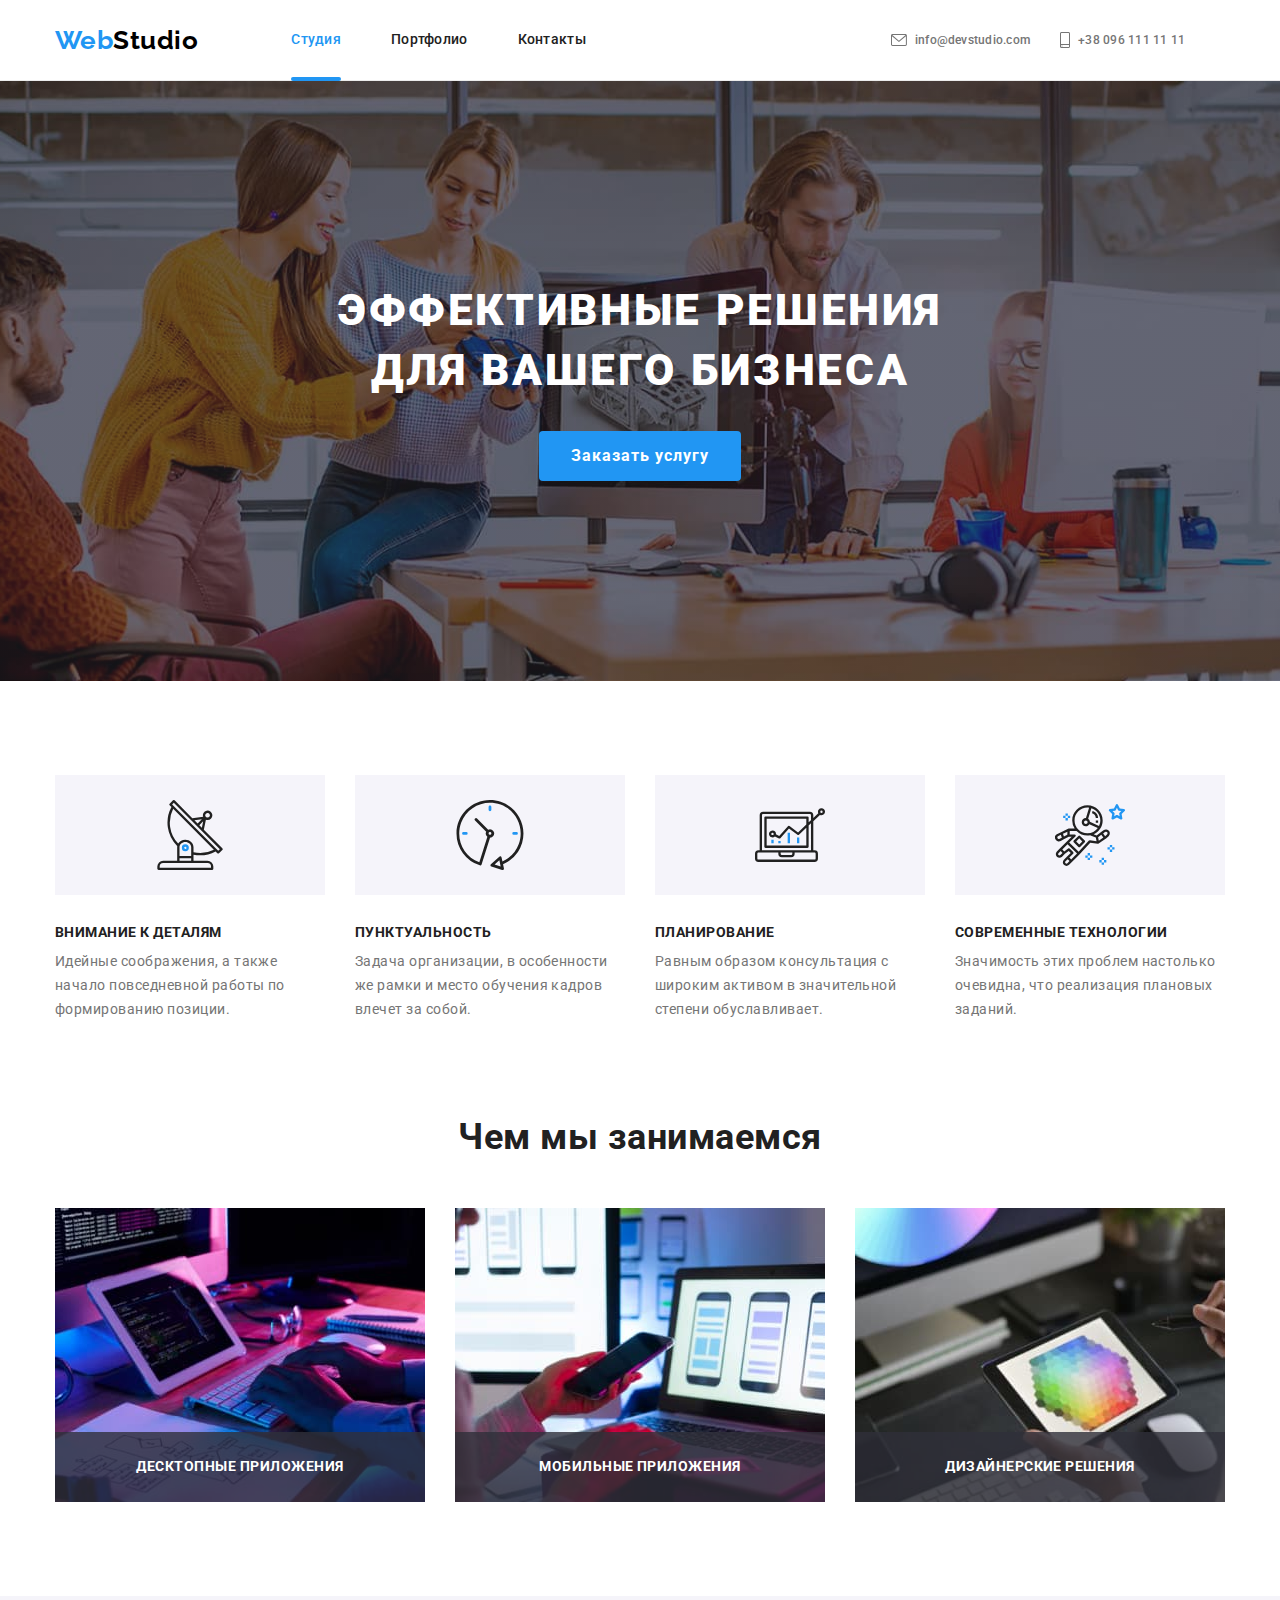
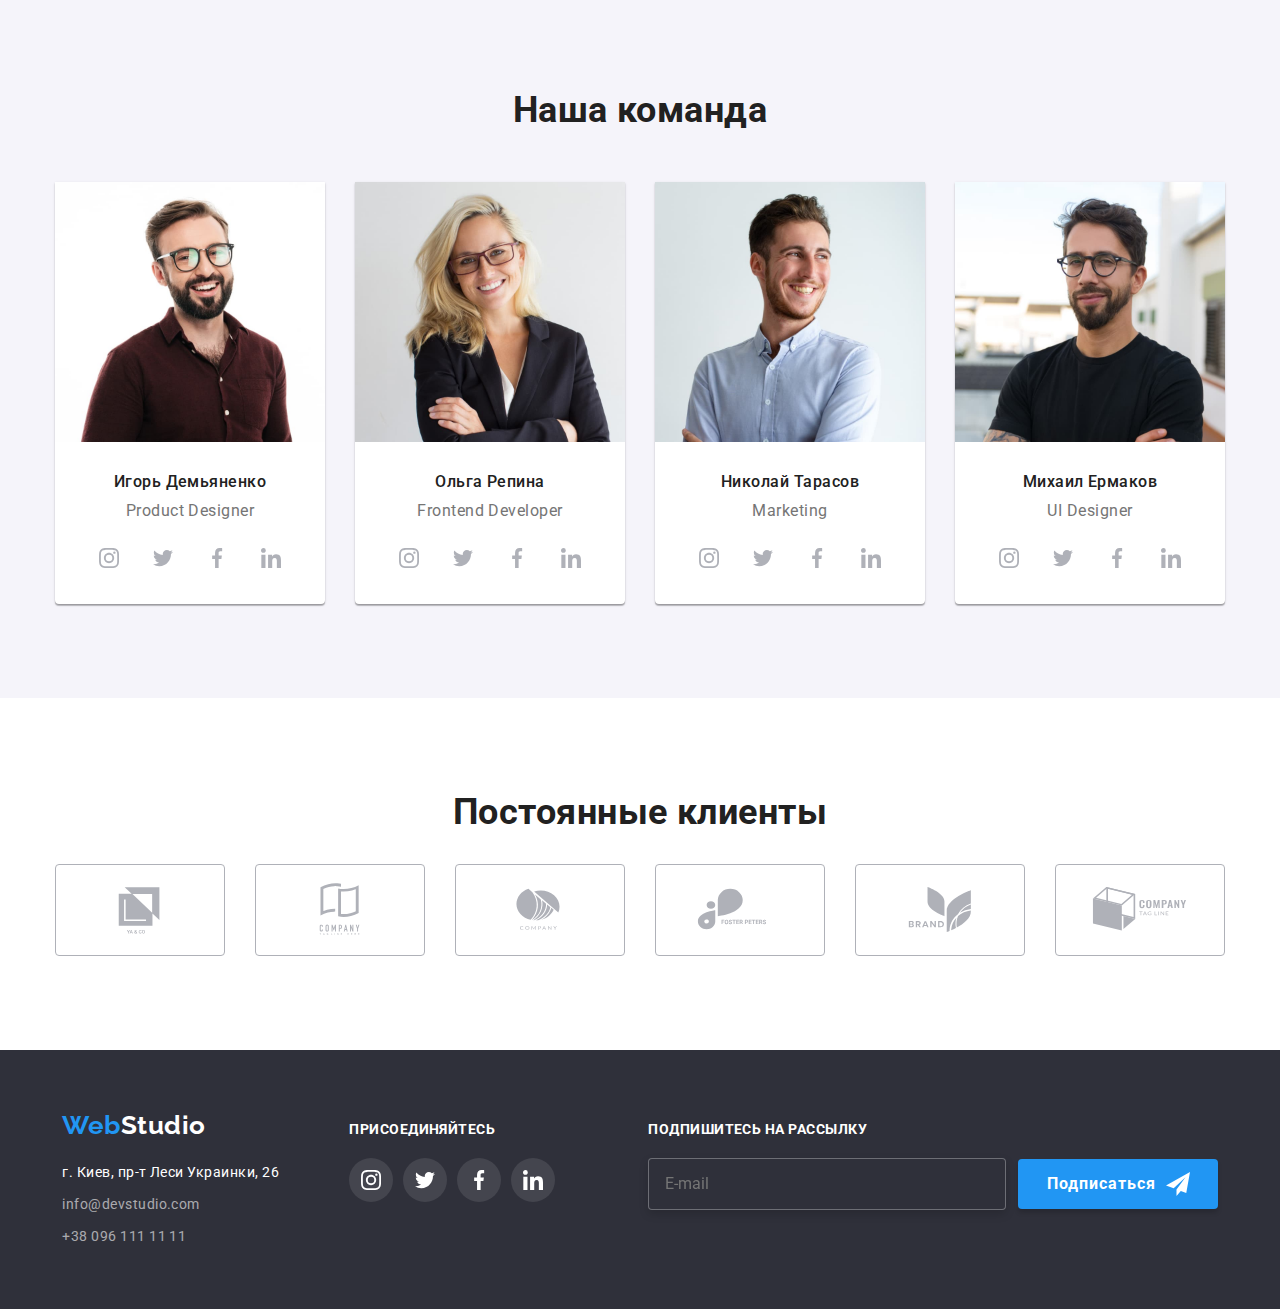
==== index.html @ b6faa910 "adaptic graphics test build" ====
<!DOCTYPE html>
<html lang="ru">
  <head>
    <meta charset="UTF-8" />
    <meta http-equiv="X-UA-Compatible" content="IE=edge" />
    <meta name="viewport" content="width=device-width, initial-scale=1.0" />
    <title>Студия</title>
    <link rel="preconnect" href="https://fonts.googleapis.com" />
    <link rel="preconnect" href="https://fonts.gstatic.com" crossorigin />
    <link
      href="https://fonts.googleapis.com/css2?family=Raleway:wght@700&family=Roboto:wght@400;500;700;900&display=swap"
      rel="stylesheet"
    />
    <link
      rel="stylesheet"
      href="https://cdnjs.cloudflare.com/ajax/libs/modern-normalize/1.1.0/modern-normalize.min.css"
    />
    <link rel="stylesheet" href="css/main.min.css" />
  </head>
  <body>
    <!--Header-->
    <header class="page-header">
      <div class="container page-header--display">
        <a href="./index.html" class="page-header__logo"
          ><span class="page-header__logo--secondary">Web</span>Studio</a
        >
        <button class="page-header__menu" type="button" data-menu-button>
          <svg width="40" height="40" aria-label="Меню">
            <use
              class="page-header__icon"
              href="./images/icons.svg#icon-menu"
            ></use>
            <use
              class="page-header__icon--close"
              href="./images/icons.svg#icon-close"
            ></use>
          </svg>
        </button>
        <div class="menu" data-menu>
          <!-- Header -  Navigation -->
          <nav class="navigation">
            <ul class="navigation__list">
              <li class="navigation__item navigation__item--current">
                <a class="navigation__link" href="./index.html">Студия</a>
              </li>
              <li class="navigation__item">
                <a class="navigation__link" href="./portfolio.html"
                  >Портфолио</a
                >
              </li>
              <li class="navigation__item">
                <a class="navigation__link" href="./">Контакты</a>
              </li>
            </ul>
          </nav>
          <!-- Header - Contacts -->
          <ul class="contacts">
            <li class="contacts__item">
              <a
                href="tel:380961111111"
                class="contacts__link conctacts__item--tel"
                ><svg class="contacts__icon" width="10" height="16">
                  <use href="./images/icons.svg#icon-smartphone"></use></svg
                >+38 096 111 11 11</a
              >
            </li>
            <li class="contacts__item">
              <a
                href="mailto:info@devstudio.com"
                class="contacts__link contacts__item--email"
                ><svg class="contacts__icon" width="16" height="12">
                  <use href="./images/icons.svg#icon-envelope-hover"></use></svg
                >info@devstudio.com</a
              >
            </li>
          </ul>
          <!-- Header - Social links -->
          <ul class="header-social">
            <li class="header-social__item">
              <a class="header-social__link" href="">Instagram</a>
            </li>
            <li class="header-social__item">
              <a class="header-social__link" href="">Twitter</a>
            </li>
            <li class="header-social__item">
              <a class="header-social__link" href="">Facebook</a>
            </li>
            <li class="header-social__item">
              <a class="header-social__link" href="">LinkedIn</a>
            </li>
          </ul>
        </div>
      </div>
    </header>
    <!-- Index - Main -->
    <main>
      <!--Index - Section 1 (Hero)-->
      <section class="hero">
        <div class="container hero--wrapper">
          <h1 class="hero__title">
            эффективные решения<br />
            для вашего бизнеса
          </h1>
          <button type="button" class="hero__btn" data-modal-open>
            Заказать услугу
          </button>
        </div>
      </section>
      <!--Index - Section 2 (Features)-->
      <section class="features">
        <div class="container">
          <h2 class="features__title">Особенности</h2>
          <ul class="features__list">
            <li class="features__item">
              <div class="features__icon--wrapper">
                <svg class="features__icon">
                  <use
                    href="./images/icons.svg#icon-antenna-1"
                    width="70"
                    height="70"
                  ></use>
                </svg>
              </div>
              <h3 class="features__subtitle">Внимание к деталям</h3>
              <p class="features__text">
                Идейные соображения, а также начало повседневной работы по
                формированию позиции.
              </p>
            </li>
            <li class="features__item">
              <div class="features__icon--wrapper">
                <svg class="features__icon">
                  <use
                    href="./images/icons.svg#icon-clock-1"
                    width="70"
                    height="70"
                  ></use>
                </svg>
              </div>
              <h3 class="features__subtitle">Пунктуальность</h3>
              <p class="features__text">
                Задача организации, в особенности же рамки и место обучения
                кадров влечет за собой.
              </p>
            </li>
            <li class="features__item">
              <div class="features__icon--wrapper">
                <svg class="features__icon">
                  <use
                    href="./images/icons.svg#icon-diagram-1"
                    width="70"
                    height="70"
                  ></use>
                </svg>
              </div>
              <h3 class="features__subtitle">Планирование</h3>
              <p class="features__text">
                Равным образом консультация с широким активом в значительной
                степени обуславливает.
              </p>
            </li>
            <li class="features__item">
              <div class="features__icon--wrapper">
                <svg class="features__icon">
                  <use
                    href="./images/icons.svg#icon-astronaut-1"
                    width="70"
                    height="70"
                  ></use>
                </svg>
              </div>
              <h3 class="features__subtitle">Современные технологии</h3>
              <p class="features__text">
                Значимость этих проблем настолько очевидна, что реализация
                плановых заданий.
              </p>
            </li>
          </ul>
        </div>
      </section>
      <!--Index - Section 3 (Our work)-->
      <section class="work">
        <div class="container">
          <h2 class="work__title">Чем мы занимаемся</h2>
          <ul class="work__list">
            <li class="work__item">
              <img
                class="work__img"
                srcset="./images/work-01.jpg 1x, ./images/work-01@2x.jpg 2x"
                src="./images/work-01.jpg"
                alt="Десктопные приложения"
              />
              <p class="work__text">Десктопные приложения</p>
            </li>
            <li class="work__item">
              <img
                class="work__img"
                srcset="./images/work-02.jpg 1x, ./images/work-02@2x.jpg 2x"
                src="./images/work-02.jpg"
                alt="Мобильные приложения"
              />
              <p class="work__text">Мобильные приложения</p>
            </li>
            <li class="work__item">
              <img
                class="work__img"
                srcset="./images/work-03.jpg 1x, ./images/work-03@2x.jpg 2x"
                src="./images/work-03.jpg"
                alt="Дизайнерские решения"
              />
              <p class="work__text">Дизайнерские решения</p>
            </li>
          </ul>
        </div>
      </section>
      <!--Index - Section 4 (Our team)-->
      <section class="team">
        <div class="container">
          <h2 class="team__title">Наша команда</h2>
          <ul class="team__list">
            <li class="team__item">
              <img
                class="team__img"
                src="./images/img(2).jpg"
                alt="Игорь Демьяненко"
              />
              <h3 class="team__subtitle">Игорь Демьяненко</h3>
              <p class="team__text">Product Designer</p>
              <!--Index - Section 4 (Our team) - Social-->
              <ul class="social">
                <li class="social__item">
                  <a href="https://bit.ly/3wQuslN">
                    <svg class="social__icon" width="44" height="44">
                      <use
                        href="./images/icons.svg#icon-instagram-2"
                        width="20"
                        height="20"
                      ></use></svg
                  ></a>
                </li>
                <li class="social__item">
                  <a href="https://bit.ly/3wQuslN">
                    <svg class="social__icon" width="44" height="44">
                      <use
                        href="./images/icons.svg#icon-twitter-1"
                        width="20"
                        height="20"
                      ></use></svg
                  ></a>
                </li>
                <li class="social__item">
                  <a href="https://bit.ly/3wQuslN">
                    <svg class="social__icon" width="44" height="44">
                      <use
                        href="./images/icons.svg#icon-facebook-1"
                        width="20"
                        height="20"
                      ></use></svg
                  ></a>
                </li>
                <li class="social__item">
                  <a href="https://bit.ly/3wQuslN">
                    <svg class="social__icon" width="44" height="44">
                      <use
                        href="./images/icons.svg#icon-linkedin-1"
                        width="20"
                        height="20"
                      ></use></svg
                  ></a>
                </li>
              </ul>
              <!--Index - Section 4 (Our team) - Social (End)-->
            </li>
            <li class="team__item">
              <img
                class="team__img"
                src="./images/img(3).jpg"
                alt="Ольга Репина"
              />
              <h3 class="team__subtitle">Ольга Репина</h3>
              <p class="team__text">Frontend Developer</p>
              <!--Index - Section 4 (Our team) - Social-->
              <ul class="social">
                <li class="social__item">
                  <a href="https://bit.ly/3wQuslN">
                    <svg class="social__icon" width="44" height="44">
                      <use
                        href="./images/icons.svg#icon-instagram-2"
                        width="20"
                        height="20"
                      ></use></svg
                  ></a>
                </li>
                <li class="social__item">
                  <a href="https://bit.ly/3wQuslN">
                    <svg class="social__icon" width="44" height="44">
                      <use
                        href="./images/icons.svg#icon-twitter-1"
                        width="20"
                        height="20"
                      ></use></svg
                  ></a>
                </li>
                <li class="social__item">
                  <a href="https://bit.ly/3wQuslN">
                    <svg class="social__icon" width="44" height="44">
                      <use
                        href="./images/icons.svg#icon-facebook-1"
                        width="20"
                        height="20"
                      ></use></svg
                  ></a>
                </li>
                <li class="social__item">
                  <a href="https://bit.ly/3wQuslN">
                    <svg class="social__icon" width="44" height="44">
                      <use
                        href="./images/icons.svg#icon-linkedin-1"
                        width="20"
                        height="20"
                      ></use></svg
                  ></a>
                </li>
              </ul>
              <!--Index - Section 4 (Our team) - Social (End)-->
            </li>
            <li class="team__item">
              <img
                class="team__img"
                src="./images/img(4).jpg"
                alt="Николай Тарасов"
              />
              <h3 class="team__subtitle">Николай Тарасов</h3>
              <p class="team__text">Marketing</p>
              <!--Index - Section 4 (Our team) - Social-->
              <ul class="social">
                <li class="social__item">
                  <a href="https://bit.ly/3wQuslN">
                    <svg class="social__icon" width="44" height="44">
                      <use
                        href="./images/icons.svg#icon-instagram-2"
                        width="20"
                        height="20"
                      ></use></svg
                  ></a>
                </li>
                <li class="social__item">
                  <a href="https://bit.ly/3wQuslN">
                    <svg class="social__icon" width="44" height="44">
                      <use
                        href="./images/icons.svg#icon-twitter-1"
                        width="20"
                        height="20"
                      ></use></svg
                  ></a>
                </li>
                <li class="social__item">
                  <a href="https://bit.ly/3wQuslN">
                    <svg class="social__icon" width="44" height="44">
                      <use
                        href="./images/icons.svg#icon-facebook-1"
                        width="20"
                        height="20"
                      ></use></svg
                  ></a>
                </li>
                <li class="social__item">
                  <a href="https://bit.ly/3wQuslN">
                    <svg class="social__icon" width="44" height="44">
                      <use
                        href="./images/icons.svg#icon-linkedin-1"
                        width="20"
                        height="20"
                      ></use></svg
                  ></a>
                </li>
              </ul>
              <!--Index - Section 4 (Our team) - Social (End)-->
            </li>
            <li class="team__item">
              <img
                class="team__img"
                src="./images/img(5).jpg"
                alt="Михаил Ермаков"
              />
              <h3 class="team__subtitle">Михаил Ермаков</h3>
              <p class="team__text">UI Designer</p>
              <!--Index - Section 4 (Our team) - Social-->
              <ul class="social">
                <li class="social__item">
                  <a href="https://bit.ly/3wQuslN">
                    <svg class="social__icon" width="44" height="44">
                      <use
                        href="./images/icons.svg#icon-instagram-2"
                        width="20"
                        height="20"
                      ></use></svg
                  ></a>
                </li>
                <li class="social__item">
                  <a href="https://bit.ly/3wQuslN">
                    <svg class="social__icon" width="44" height="44">
                      <use
                        href="./images/icons.svg#icon-twitter-1"
                        width="20"
                        height="20"
                      ></use></svg
                  ></a>
                </li>
                <li class="social__item">
                  <a href="https://bit.ly/3wQuslN">
                    <svg class="social__icon" width="44" height="44">
                      <use
                        href="./images/icons.svg#icon-facebook-1"
                        width="20"
                        height="20"
                      ></use></svg
                  ></a>
                </li>
                <li class="social__item">
                  <a href="https://bit.ly/3wQuslN">
                    <svg class="social__icon" width="44" height="44">
                      <use
                        href="./images/icons.svg#icon-linkedin-1"
                        width="20"
                        height="20"
                      ></use></svg
                  ></a>
                </li>
              </ul>
              <!--Index - Section 4 (Our team) - Social (End)-->
            </li>
          </ul>
        </div>
      </section>
      <!-- Index - Section 5 (Loyal Customers) -->
      <section class="customers">
        <div class="container">
          <h2 class="customers__title">Постоянные клиенты</h2>
          <ul class="customers__list">
            <li class="customers__item">
              <a href="https://bit.ly/3wQuslN">
                <svg class="customers__icon">
                  <use
                    href="./images/icons.svg#icon-logo"
                    width="106"
                    height="60"
                  ></use></svg
              ></a>
            </li>
            <li class="customers__item">
              <a href="https://bit.ly/3wQuslN">
                <svg class="customers__icon">
                  <use
                    href="./images/icons.svg#icon-logo-1"
                    width="106"
                    height="60"
                  ></use></svg
              ></a>
            </li>
            <li class="customers__item">
              <a href="https://bit.ly/3wQuslN">
                <svg class="customers__icon" width="170" height="92">
                  <use
                    href="./images/icons.svg#icon-logo-2"
                    width="106"
                    height="60"
                  ></use></svg
              ></a>
            </li>
            <li class="customers__item">
              <a href="https://bit.ly/3wQuslN">
                <svg class="customers__icon" width="170" height="92">
                  <use
                    href="./images/icons.svg#icon-logo-3"
                    width="106"
                    height="60"
                  ></use></svg
              ></a>
            </li>
            <li class="customers__item">
              <a href="https://bit.ly/3wQuslN">
                <svg class="customers__icon" width="170" height="92">
                  <use
                    href="./images/icons.svg#icon-logo-4"
                    width="106"
                    height="60"
                  ></use></svg
              ></a>
            </li>
            <li class="customers__item">
              <a href="https://bit.ly/3wQuslN">
                <svg class="customers__icon" width="170" height="92">
                  <use
                    href="./images/icons.svg#icon-logo-5"
                    width="106"
                    height="60"
                  ></use></svg
              ></a>
            </li>
          </ul>
        </div>
      </section>
    </main>
    <!--Footer-->
    <footer class="page-footer">
      <div class="container container--tablet">
        <section class="page-footer--display">
          <a href="./index.html" class="page-footer__logo"
            ><span class="page-footer__logo--secondary">Web</span>Studio</a
          >
          <!-- Footer - Address -->
          <address class="address">
            <p class="address__text">г. Киев, пр-т Леси Украинки, 26</p>
            <ul class="address__list">
              <li class="address__item">
                <a href="mailto:info@devstudio.com" class="address__link"
                  >info@devstudio.com</a
                >
              </li>
              <li class="address__item">
                <a href="tel:380961111111" class="address__link"
                  >+38 096 111 11 11</a
                >
              </li>
            </ul>
          </address>
        </section>
        <!-- Footer - Join -->
        <section class="join">
          <h3 class="join__title">Присоединяйтесь</h3>
          <ul class="join__list">
            <li class="join__item">
              <a href="https://www.youtube.com/watch?v=dQw4w9WgXcQ">
                <svg class="join__icon" width="44" height="44">
                  <use
                    href="./images/icons.svg#icon-instagram-2"
                    width="20"
                    height="20"
                  ></use></svg
              ></a>
            </li>
            <li class="join__item">
              <a href="https://www.youtube.com/watch?v=dQw4w9WgXcQ">
                <svg class="join__icon" width="44" height="44">
                  <use
                    href="./images/icons.svg#icon-twitter-1"
                    width="20"
                    height="20"
                  ></use></svg
              ></a>
            </li>
            <li class="join__item">
              <a href="https://www.youtube.com/watch?v=dQw4w9WgXcQ">
                <svg class="join__icon" width="44" height="44">
                  <use
                    href="./images/icons.svg#icon-facebook-1"
                    width="20"
                    height="20"
                  ></use></svg
              ></a>
            </li>
            <li class="join__item">
              <a href="https://www.youtube.com/watch?v=dQw4w9WgXcQ">
                <svg class="join__icon" width="44" height="44">
                  <use
                    href="./images/icons.svg#icon-linkedin-1"
                    width="20"
                    height="20"
                  ></use></svg
              ></a>
            </li>
          </ul>
        </section>
        <!-- Footer - Subscription -->
        <section class="subscription">
          <form class="subscription__form">
            <label class="subscription__title">Подпишитесь на рассылку</label>
            <div class="subscription__wrapper">
              <input
                class="subscription__input"
                type="email"
                name="email"
                id="email"
                placeholder="E-mail"
              />
              <button class="subscription__btn" type="submit">
                Подписаться<svg
                  class="subscription__icon"
                  width="24"
                  height="24"
                >
                  <use href="./images/icons.svg#icon-send"></use>
                </svg>
              </button>
            </div>
          </form>
        </section>
      </div>
    </footer>
    <!-- Modal -->
    <div class="backdrop is-hidden" data-modal>
      <div class="modal">
        <button class="modal__btn" data-modal-close>
          <svg class="modal__icon" width="18" height="18">
            <use href="./images/icons.svg#icon-close-black"></use>
          </svg>
        </button>
        <h2 class="modal__title">Оставьте свои данные, мы вам перезвоним</h2>
        <form>
          <fieldset class="fieldset">
            <div class="fieldset__wrapper">
              <input
                class="fieldset__input"
                type="text"
                name="form-name"
                id="form-name"
              />
              <svg class="fieldset__icon" width="18" height="18">
                <use href="./images/icons.svg#icon-person-black"></use>
              </svg>
              <label class="fieldset__label" for="form-name">Имя</label>
            </div>

            <div class="fieldset__wrapper">
              <input
                class="fieldset__input"
                type="tel"
                name="form-tel"
                id="form-tel"
              />
              <svg class="fieldset__icon" width="18" height="18">
                <use href="./images/icons.svg#icon-phone-black"></use>
              </svg>
              <label class="fieldset__label" for="form-tel">Телефон</label>
            </div>

            <div class="fieldset__wrapper">
              <input
                class="fieldset__input"
                type="email"
                name="form-email"
                id="form-email"
              />
              <svg class="fieldset__icon" width="18" height="18">
                <use href="./images/icons.svg#icon-email-black"></use>
              </svg>
              <label class="fieldset__label" for="form-email">Почта</label>
            </div>

            <div class="fieldset__wrapper">
              <textarea
                class="fieldset__comment"
                name="form-comment"
                id="form-comment"
                rows="7"
                placeholder="Введите текст"
              ></textarea>
              <label class="fieldset__label" for="form-comment"
                >Комментарий</label
              >
            </div>
            <!-- Checkbox -->
            <div class="checkbox">
              <input
                class="checkbox__input"
                type="checkbox"
                name="form-checkbox"
                id="form-checkbox"
              />
              <label class="checkbox__label" for="form-checkbox">
                <svg class="checkbox__icon" width="16" height="15">
                  <use href="./images/icons.svg#icon-check"></use>
                </svg>
                <p>
                  Соглашаюсь с рассылкой и принимаю
                  <a class="checkbox__terms" href="">Условия договора</a>
                </p></label
              >
            </div>
            <button class="fieldset__send" type="submit">Отправить</button>
          </fieldset>
        </form>
      </div>
    </div>
    <script src="./js/modal.js"></script>
    <script src="./js/menu.js"></script>
  </body>
</html>
---- css/main.min.css ----
body{font-family:"Roboto",sans-serif;color:#212121;background-color:#fff;letter-spacing:0.03em}body.modal-open,body.menu-open{overflow:hidden}h1{margin:0;padding:0}h2{margin:0;padding:0}h3{margin:0;padding:0}p{margin:0;padding:0}ul{margin:0;padding:0}button{cursor:pointer}.container{margin-left:auto;margin-right:auto;padding-left:15px;padding-right:15px}@media screen and (min-width: 480px){.container{width:480px}}@media screen and (min-width: 768px){.container{width:768px}}@media screen and (min-width: 1200px){.container{width:1200px}}.page-header{position:relative;border-bottom:1px solid #ececec;padding:10px 0px}.page-header--display{display:flex;align-items:center}@media screen and (min-width: 768px){.page-header{padding:0}}.page-header__logo{color:#000;text-decoration:none;font-family:"Raleway",sans-serif;font-weight:700;font-size:24px;line-height:1.17}.page-header__logo--secondary{color:#2196f3}@media screen and (min-width: 1200px){.page-header__logo{font-size:26px;line-height:1.19}}.page-header__menu{background-color:transparent;border:none;padding:0;margin-left:auto;z-index:1000}.page-header__menu.is-open .page-header__icon--close{display:block}.page-header__menu.is-open .page-header__icon{display:none}@media screen and (min-width: 768px){.page-header__menu{display:none}}.page-header__menu.is-open{display:block}.page-header__menu.is-open+.menu{display:block;position:absolute;top:0%;left:0;width:100%;height:100vh}@media screen and (max-height: 750px){.page-header__menu.is-open+.menu{display:flex;flex-direction:column;justify-content:space-around}}.page-header__icon--close{display:none}.menu{z-index:999;padding:48px 40px;background-color:#fff;overflow-y:scroll}@media screen and (max-width: 767px){.menu{display:none}}@media screen and (min-width: 768px){.menu{display:flex;margin-left:88px;padding:0;overflow-y:visible}}@media screen and (min-width: 1200px){.menu{margin-left:93px}}@media screen and (min-width: 768px){.navigation{margin-right:84px;display:flex;justify-content:center;align-items:center}}@media screen and (min-width: 1200px){.navigation{margin-right:305px}}.navigation__list{font-weight:500;font-size:40px;line-height:1.175;letter-spacing:0.02em;list-style:none}@media screen and (min-width: 768px){.navigation__list{display:flex}}.navigation__item{position:relative}.navigation__item:not(:last-child){margin-bottom:30px}@media screen and (min-width: 768px){.navigation__item:not(:last-child){margin-right:50px;margin-bottom:0px}.navigation__item--current{color:#2196f3}.navigation__item--current::after{content:'';display:inline-block;background:#2196f3;border-radius:2px;position:absolute;left:0;height:4px;width:100%;bottom:-1px}}.navigation__link{color:inherit;text-decoration:none;display:block;transition-property:color;transition-duration:250ms;transition-timing-function:cubic-bezier(0.4, 0, 0.2, 1)}.navigation__link:hover,.navigation__link:focus{color:#2196f3}@media screen and (min-width: 768px){.navigation__link{font-weight:500;font-size:14px;line-height:1.14;letter-spacing:0.02em;padding:32px 0}}.contacts{font-weight:500;font-size:14px;line-height:1.14;letter-spacing:0.02em;list-style:none;margin-top:302px}@media screen and (max-height: 750px), (min-width: 768px){.contacts{margin-top:0px}}@media screen and (min-width: 768px){.contacts{display:flex;flex-direction:column-reverse;justify-content:center}}@media screen and (min-width: 1200px){.contacts{display:flex;flex-direction:row-reverse;justify-content:center;align-items:center}}.contacts__item:first-child{margin-bottom:30px}@media screen and (min-width: 768px){.contacts__item:first-child{margin-bottom:0px;margin-top:10px}}@media screen and (min-width: 1200px){.contacts__item:first-child{margin-top:0px;margin-left:30px}}.contacts__link{text-decoration:none;transition-property:color;transition-duration:250ms;transition-timing-function:cubic-bezier(0.4, 0, 0.2, 1)}.contacts__link.conctacts__item--tel{font-weight:500;font-size:34px;line-height:1.176;letter-spacing:0.02em;color:#2196f3}.contacts__link.contacts__item--email{font-weight:500;font-size:24px;line-height:1.166;letter-spacing:0.02em;color:#757575}@media screen and (min-width: 768px){.contacts__link.conctacts__item--tel,.contacts__link.contacts__item--email{font-weight:500;font-size:12px;line-height:1.17;letter-spacing:0.02em;color:#757575}.contacts__link.conctacts__item--tel:hover,.contacts__link.contacts__item--email:hover,.contacts__link.conctacts__item--tel:focus,.contacts__link.contacts__item--email:focus{color:#2196f3}}@media screen and (min-width: 1200px){.contacts__link{display:flex;align-items:center}}.contacts__icon{margin-right:8px;fill:currentColor}@media screen and (max-width: 767px){.contacts__icon{display:none}}.header-social{margin-top:64px;list-style:none;display:flex;flex-wrap:wrap}@media screen and (min-width: 768px){.header-social{display:none}}@media screen and (max-height: 750px){.header-social{margin-top:0px}}.header-social__item{padding-right:10px}.header-social__item:not(:first-child){padding-left:10px}.header-social__item:not(:last-child){border-right:1px solid rgba(33,33,33,0.2)}.header-social__link{font-weight:500;font-size:18px;line-height:1.22;letter-spacing:0.02em;text-decoration:none;color:#2196f3}.hero{background-color:#2f303a;background-image:linear-gradient(rgba(47,48,58,0.4), rgba(47,48,58,0.4)),url(../images/hero-mobile.jpg);background-repeat:no-repeat;background-position:center;background-size:cover;text-align:center}@media (min-device-pixel-ratio: 2), (min-resolution: 192dpi), (min-resolution: 2dppx){.hero{background-image:linear-gradient(rgba(47,48,58,0.4), rgba(47,48,58,0.4)),url(../images/hero-mobile@2x.jpg)}}@media screen and (min-width: 768px){.hero{background-image:linear-gradient(rgba(47,48,58,0.4), rgba(47,48,58,0.4)),url(../images/hero-tablet.jpg)}}@media screen and (min-width: 768px) and (min-device-pixel-ratio: 2), screen and (min-width: 768px) and (min-resolution: 192dpi), screen and (min-width: 768px) and (min-resolution: 2dppx){.hero{background-image:linear-gradient(rgba(47,48,58,0.4), rgba(47,48,58,0.4)),url(../images/hero-tablet@2x.jpg)}}@media screen and (min-width: 1200px){.hero{background-image:linear-gradient(rgba(47,48,58,0.4), rgba(47,48,58,0.4)),url(../images/hero-desktop.jpg)}}@media screen and (min-width: 1200px) and (min-device-pixel-ratio: 2), screen and (min-width: 1200px) and (min-resolution: 192dpi), screen and (min-width: 1200px) and (min-resolution: 2dppx){.hero{background-image:linear-gradient(rgba(47,48,58,0.4), rgba(47,48,58,0.4)),url(../images/hero-desktop@2x.jpg)}}.hero--wrapper{padding:118px 60px}@media screen and (min-width: 768px){.hero--wrapper{padding:118px 204px}}@media screen and (min-width: 1200px){.hero--wrapper{padding:200px 0px}}.hero__title{color:#fff;font-weight:900;text-align:center;letter-spacing:0.06em;text-transform:uppercase;margin-bottom:30px;font-size:26px;line-height:1.62}@media screen and (min-width: 1200px){.hero__title{font-size:44px;line-height:1.36}}.hero__btn{color:#fff;background-color:#2196f3;border:none;font-weight:700;font-size:16px;line-height:1.87;text-align:center;letter-spacing:0.06em;border-radius:4px;min-width:200px;padding:10px 32px;transition:background-color 250ms cubic-bezier(0.4, 0, 0.2, 1)}.hero__btn:hover,.hero__btn:focus{background-color:#188ce8}.features{padding-top:60px;padding-bottom:60px}@media screen and (min-width: 1200px){.features{padding-top:94px;padding-bottom:94px}}.features__title{clip:rect(1px, 1px, 1px, 1px);clip-path:inset(50%);height:1px;width:1px;margin:-1px;overflow:hidden;padding:0;position:absolute}.features__list{list-style:none;margin-left:auto;margin-right:auto}@media screen and (min-width: 768px){.features__list{display:flex;flex-wrap:wrap;justify-content:space-between;gap:30px}}@media screen and (max-width: 767px){.features__item:not(:first-child){margin-top:30px}}@media screen and (min-width: 768px){.features__item{width:calc((100% - 30px) / 2)}}@media screen and (min-width: 1200px){.features__item{width:calc((100% - 90px) / 4)}}.features__icon--wrapper{width:100%;height:120px;background-color:#f5f4fa;display:flex;align-items:center;justify-content:center}.features__icon{background-color:#f5f4fa;border-radius:4px;width:70px;height:70px}.features__subtitle{font-weight:700;font-size:14px;line-height:1.14;text-transform:uppercase;margin-top:30px;margin-bottom:10px;text-align:center}@media screen and (min-width: 1200px){.features__subtitle{text-align:left}}.features__text{color:#757575;font-size:14px;line-height:1.71;text-align:left}.work{display:none}@media screen and (min-width: 1200px){.work{display:block;padding-top:0px;padding-bottom:94px}}.work__title{font-weight:700;font-size:36px;line-height:1.17;text-align:center;margin-bottom:50px}.work__list{display:flex;justify-content:space-between}.work__item{list-style:none;display:inline-block;position:relative}.work__img{display:block}.work__text{position:absolute;bottom:0;padding:27px 0px;width:100%;background-color:rgba(47,48,58,0.8);font-weight:700;font-size:14px;line-height:1.14;text-align:center;text-transform:uppercase;color:#fff}.team{background:#f5f4fa;padding-top:60px;padding-bottom:60px}@media screen and (min-width: 1200px){.team{padding-top:94px;padding-bottom:94px}}.team__title{font-weight:700;text-align:center;font-size:28px;line-height:1.18;margin-bottom:30px}@media screen and (min-width: 1200px){.team__title{font-size:36px;line-height:1.166;margin-bottom:50px}}.team__list{list-style:none}@media screen and (min-width: 768px){.team__list{display:flex;flex-wrap:wrap;justify-content:space-between;gap:30px}}.team__item{background-color:#fff;box-shadow:0px 1px 3px rgba(0,0,0,0.12),0px 1px 1px rgba(0,0,0,0.14),0px 2px 1px rgba(0,0,0,0.2);border-radius:0px 0px 4px 4px;padding-bottom:24px}@media screen and (max-width: 767px){.team__item{margin-bottom:30px}.team__item:last-child{margin-bottom:0px}}@media screen and (min-width: 768px){.team__item{width:calc((100% - 30px) / 2)}}@media screen and (min-width: 1200px){.team__item{width:calc((100% - 90px) / 4)}}.team__img{display:block;width:calc(100vw - 30px);max-width:450px;height:auto}@media screen and (min-width: 768px){.team__img{width:100%}}.team__subtitle{font-weight:500;font-size:16px;line-height:1.19;text-align:center;margin-top:30px;margin-bottom:10px}.team__text{color:#757575;font-size:16px;line-height:1.19;text-align:center}.social{display:flex;list-style:none;justify-content:center;margin-top:16px}.social__item{width:44px;height:44px;border-radius:50%;transition-property:background-color;transition-duration:250ms;transition-timing-function:cubic-bezier(0.4, 0, 0.2, 1)}.social__item:not(:first-child){margin-left:10px}.social__item:hover{background-color:#2196f3}.social__icon{fill:#afb1b8;padding:12px;transition-property:fill;transition-duration:250ms;transition-timing-function:cubic-bezier(0.4, 0, 0.2, 1)}.social__icon:hover,.social__icon:focus{fill:#fff}.customers{padding-top:60px;padding-bottom:60px}@media screen and (min-width: 1200px){.customers{padding-top:94px;padding-bottom:94px}}.customers__title{font-weight:700;text-align:center;font-size:28px;line-height:1.18;margin-bottom:30px}@media screen and (min-width: 1200px){.customers__title{font-size:36px;line-height:1.166}}.customers__list{display:flex;flex-wrap:wrap;list-style:none;gap:30px}.customers__item{display:inline-block;width:calc((100% - 30px) / 2);border:1px solid #afb1b8;border-radius:4px;transition-property:border-color;transition-duration:250ms;transition-timing-function:cubic-bezier(0.4, 0, 0.2, 1)}.customers__item:hover{border-color:#2196f3}.customers__item:hover .customers__icon{fill:#2196f3}@media screen and (min-width: 768px){.customers__item{width:calc((100% - 30px * 2) / 3)}}@media screen and (min-width: 1200px){.customers__item{width:calc((100% - 30px * 5) / 6)}}.customers__item a{display:flex;align-items:center;justify-content:center;padding:15px 0px}.customers__icon{fill:#afb1b8;transition-property:fill;transition-duration:250ms;transition-timing-function:cubic-bezier(0.4, 0, 0.2, 1);width:106px;height:60px}.backdrop{position:fixed;top:0;left:0;width:100%;height:100%;background-color:rgba(0,0,0,0.2);transition-property:opacity;transition-duration:250ms;transition-timing-function:cubic-bezier(0.4, 0, 0.2, 1);overflow-y:scroll;z-index:10000}.backdrop.is-hidden{visibility:hidden;opacity:0;pointer-events:none}.backdrop.is-hidden .modal{visibility:hidden;opacity:0;transform:translate(-50%, -50%) scale(0.9)}.modal{position:absolute;width:calc(100% - 30px);max-width:450px;top:50%;left:50%;transform:translate(-50%, -50%) scale(1);padding:40px;background-color:#fff;box-shadow:0px 1px 3px rgba(0,0,0,0.12),0px 1px 1px rgba(0,0,0,0.14),0px 2px 1px rgba(0,0,0,0.2);border-radius:4px;transition-property:opacity visibility transform;transition-duration:250ms;transition-timing-function:cubic-bezier(0.4, 0, 0.2, 1)}@media screen and (max-height: 625px){.modal{top:0%;transform:translate(-50%, 0) scale(1)}}@media screen and (min-width: 1200px){.modal{max-width:528px}}.modal__btn{width:30px;height:30px;border-radius:50%;background:#fff;border:1px solid rgba(0,0,0,0.1);display:flex;justify-content:center;align-items:center;position:absolute;top:8px;right:8px}.modal__btn:hover .modal__icon{fill:#2196f3}.modal__icon{transition:fill 250ms cubic-bezier(0.4, 0, 0.2, 1)}.modal__title{font-weight:700;font-size:20px;line-height:1.15;text-align:center;color:#212121;margin-bottom:30px}.fieldset{display:flex;flex-direction:column;margin:0px;padding:0px;border:none}.fieldset__label{font-size:12px;line-height:1.17;letter-spacing:0.01em;color:#757575;position:absolute;bottom:calc(100% + 4px);left:0;transition:color 250ms cubic-bezier(0.4, 0, 0.2, 1)}.fieldset__wrapper{position:relative;display:flex;margin-bottom:28px}.fieldset__wrapper:last-child{margin-bottom:20px}.fieldset__input{border:1px solid rgba(33,33,33,0.2);border-radius:4px;min-height:40px;width:100%;padding-left:42px;transition:border-color 250ms cubic-bezier(0.4, 0, 0.2, 1)}.fieldset__input:focus-visible{border:1px solid #2196f3;outline:transparent}.fieldset__input:focus-visible+.fieldset__icon{fill:#2196f3}.fieldset__input:focus-visible ~ .fieldset__label{color:#2196f3}.fieldset__icon{position:absolute;top:11px;left:12px;transition:fill 250ms cubic-bezier(0.4, 0, 0.2, 1)}.fieldset__comment{padding:12px 16px;resize:none;border:1px solid rgba(33,33,33,0.2);border-radius:4px;width:100%;font-style:normal;font-size:14px;line-height:1.14;letter-spacing:0.01em;transition:border-color 250ms cubic-bezier(0.4, 0, 0.2, 1)}.fieldset__comment:focus-visible{border:1px solid #2196f3;outline:transparent}.fieldset__comment:focus-visible ~ .fieldset__label{color:#2196f3}@media screen and (min-width: 1200px){.fieldset__comment{font-size:12px;line-height:1.166}}.fieldset__send{background:#2196f3;box-shadow:0px 4px 4px rgba(0,0,0,0.15);border-radius:4px;border-color:transparent;padding:10px 55px 10px 56px;font-weight:700;font-size:16px;line-height:1.88;display:flex;margin-left:auto;margin-right:auto;margin-top:30px;letter-spacing:0.06em;color:#fff;transition:background-color 250ms cubic-bezier(0.4, 0, 0.2, 1)}.fieldset__send:hover{background:#188ce8}.checkbox{display:flex}.checkbox__input{-webkit-appearance:none;-moz-appearance:none;appearance:none}.checkbox__input:checked+.checkbox__label .checkbox__icon{border:none;fill:#2196f3}.checkbox__label{display:flex;align-items:center;font-weight:400;font-size:12px;line-height:1.17;letter-spacing:0.03em;color:#757575}@media screen and (min-width: 1200px){.checkbox__label{font-size:14px;line-height:1.71}}.checkbox__icon{border:2px solid #212121;border-radius:4px;fill:transparent;margin-right:8px}.checkbox__terms{color:#2196f3}.checkbox__terms:visited{color:#2196f3}.page-footer{color:#fff;background-color:#2f303a;padding:60px 0px}@media screen and (min-width: 768px){.container--tablet{display:flex;flex-wrap:wrap;justify-content:center;align-items:flex-start}}@media screen and (min-width: 1200px){.container--desktop{flex-wrap:nowrap}}.page-footer--display{display:flex;flex-direction:column;justify-items:center;align-items:center;flex-wrap:wrap}@media screen and (min-width: 1200px){.page-footer--display{align-items:flex-start}}.page-footer__logo{color:inherit;text-decoration:none;font-family:'Raleway';font-style:normal;font-weight:700;margin-bottom:20px;display:block;font-size:24px;line-height:1.17}.page-footer__logo:visited{color:inherit}@media screen and (min-width: 1200px){.page-footer__logo{font-size:26px;line-height:1.19}}.page-footer__logo .page-footer__logo--secondary{color:#2196f3}.address{font-style:normal;font-size:14px;line-height:1.71}.address__text{margin-bottom:8px}.address__list{list-style:none;text-align:center}@media screen and (min-width: 1200px){.address__list{text-align:left}}.address__item:not(:last-child){margin-bottom:8px}.address__link{color:rgba(255,255,255,0.6);text-decoration:none;transition-property:color;transition-duration:250ms;transition-timing-function:cubic-bezier(0.4, 0, 0.2, 1)}.address__link:hover,.address__link:focus{color:#2196f3;text-decoration:none}.join{display:flex;flex-direction:column;align-items:center;margin:60px 0px}@media screen and (min-width: 768px){.join{margin:0px 0px 0px 165px}}@media screen and (min-width: 1200px){.join{margin-left:70px;padding-top:12px;align-items:flex-start}}.join__title{font-weight:700;font-size:14px;line-height:1.14;text-transform:uppercase;margin-bottom:20px}.join__list{display:flex;list-style:none}.join__item{width:44px;height:44px;background-color:rgba(255,255,255,0.1);border-radius:50%;transition-property:background-color;transition-duration:250ms;transition-timing-function:cubic-bezier(0.4, 0, 0.2, 1)}.join__item:not(:first-child){margin-left:10px}.join__item:hover{background-color:#2196f3}.join__icon{fill:#fff;padding:12px}.subscription{display:flex;flex-direction:column;align-items:center}@media screen and (min-width: 768px){.subscription{margin-top:60px}}@media screen and (min-width: 1200px){.subscription{margin-top:0px;margin-left:93px;padding-top:12px}}.subscription__title{display:block;font-size:14px;font-weight:700;line-height:1.14;text-transform:uppercase;margin-bottom:20px;text-align:center}@media screen and (min-width: 1200px){.subscription__title{text-align:left}}.subscription__wrapper{display:flex;flex-direction:column;align-items:center;width:100%}@media screen and (min-width: 1200px){.subscription__wrapper{flex-direction:row}}.subscription__input{border:1px solid rgba(255,255,255,0.3);filter:drop-shadow(0px 4px 4px rgba(0,0,0,0.15));border-radius:4px;background-color:#2f303a;padding:15px 0px 15px 16px;width:calc(100vw - 30px);max-width:450px;margin-bottom:20px;line-height:1.25}@media screen and (min-width: 1200px){.subscription__input{max-width:358px;margin-bottom:0px;margin-right:12px}}.subscription__btn{background-color:#2196f3;box-shadow:0px 4px 4px rgba(0,0,0,0.15);border-width:0px;border-radius:4px;border-color:transparent;font-weight:700;font-size:16px;line-height:1.88;display:flex;align-items:center;text-align:center;letter-spacing:0.06em;color:#fff;padding:10px 28px 10px 29px}.subscription__icon{margin-left:10px}.projects{padding-top:60px;padding-bottom:60px}@media screen and (min-width: 1200px){.projects{padding-top:94px;padding-bottom:94px}}.projects__title{clip:rect(1px, 1px, 1px, 1px);clip-path:inset(50%);height:1px;width:1px;margin:-1px;overflow:hidden;padding:0;position:absolute}.categories{list-style:none;display:flex;flex-wrap:wrap;justify-content:flex-start;margin-bottom:40px}@media screen and (min-width: 768px){.categories{justify-content:center;margin-bottom:30px}}.categories__item{margin-bottom:15px;margin-right:8px}@media screen and (min-width: 768px){.categories__item{margin-bottom:0px}}.categories__btn{background-color:#f5f4fa;border:none;font-weight:500;font-size:16px;line-height:1.62;text-align:center;padding:6px 22px;border-radius:4px;transition-property:color, background-color, box-shadow;transition-duration:250ms;transition-timing-function:cubic-bezier(0.4, 0, 0.2, 1)}.categories__btn:hover,.categories__btn:focus{color:#fff;background-color:#2196f3;box-shadow:0px 3px 1px rgba(0,0,0,0.1),0px 1px 2px rgba(0,0,0,0.08),0px 2px 2px rgba(0,0,0,0.12)}.projects__list{list-style:none;display:flex;flex-wrap:wrap;gap:30px}.projects__item{border-bottom:1px solid #eeeeee;padding-bottom:20px;overflow:hidden;transition-property:box-shadow;transition-duration:250ms;transition-timing-function:cubic-bezier(0.4, 0, 0.2, 1)}.projects__item:hover{box-shadow:0px 1px 1px rgba(0,0,0,0.12),0px 4px 4px rgba(0,0,0,0.06),1px 4px 6px rgba(0,0,0,0.16)}.projects__item:hover .projects__slidetext{transform:translateY(0%)}@media screen and (min-width: 768px){.projects__item{width:calc((100% - 30px) / 2)}}@media screen and (min-width: 1200px){.projects__item{width:calc((100% - 30px * 2) / 3)}}.projects__link{text-decoration:none}.projects__link:visited{color:inherit}.projects__wrapper{position:relative;overflow:hidden}.projects__img{display:block;width:calc(100vw - 30px);max-width:450px;height:auto;max-height:294px}@media screen and (min-width: 768px){.projects__img{width:100%}}.projects__slidetext{position:absolute;top:0;left:0;padding:77px 24px;height:100%;transform:translateY(100%);font-size:18px;line-height:1.56;color:#ffffff;background-color:rgba(33,150,243,0.9);transition-property:transform;transition-duration:250ms;transition-timing-function:cubic-bezier(0.4, 0, 0.2, 1)}@media screen and (min-width: 768px){.projects__slidetext{padding:49px 24px 0px}}@media screen and (min-width: 1200px){.projects__slidetext{padding:63px 24px 0px}}.projects__subtitle{margin-top:20px;margin-bottom:4px;font-weight:700;font-size:18px;line-height:2;letter-spacing:0.06em}.projects__text{font-size:16px;line-height:1.88;color:#757575}.projects__text,.projects__subtitle{padding-left:24px;padding-right:24px}
/*# sourceMappingURL=main.min.css.map */
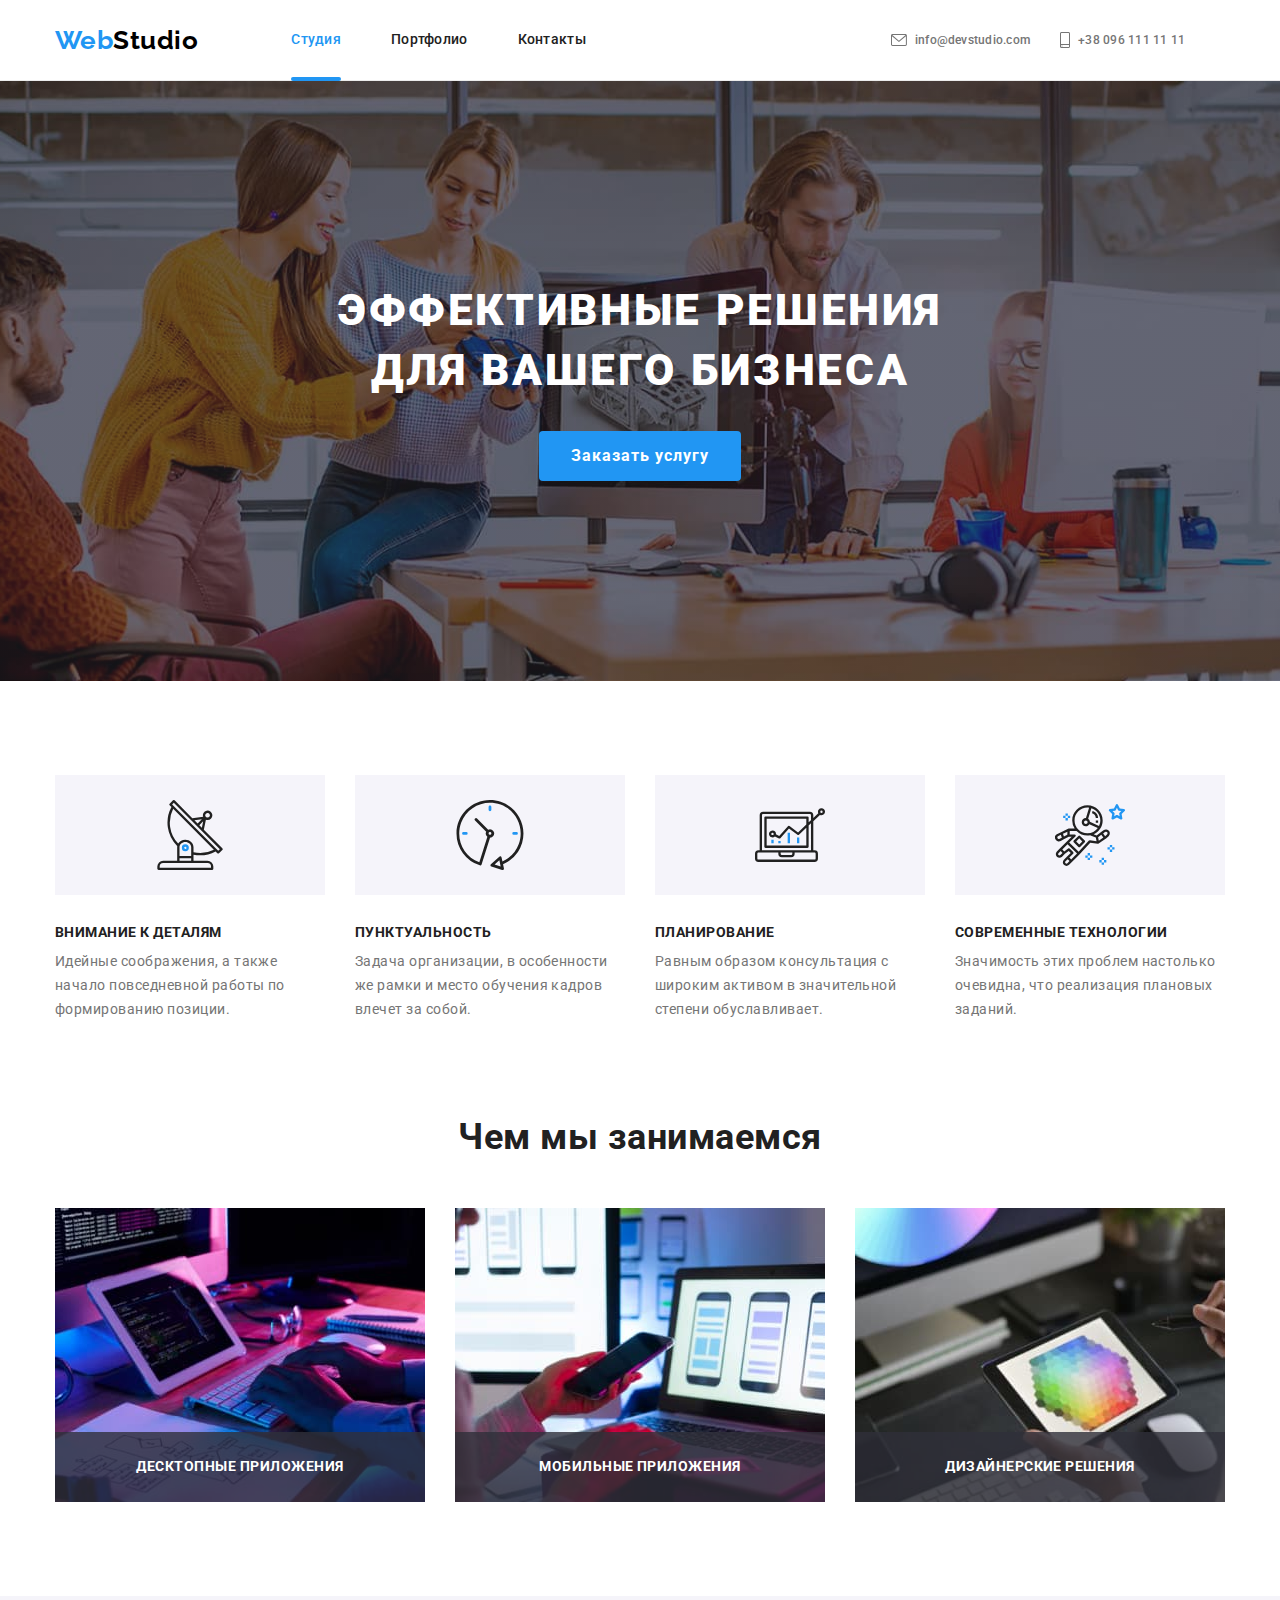
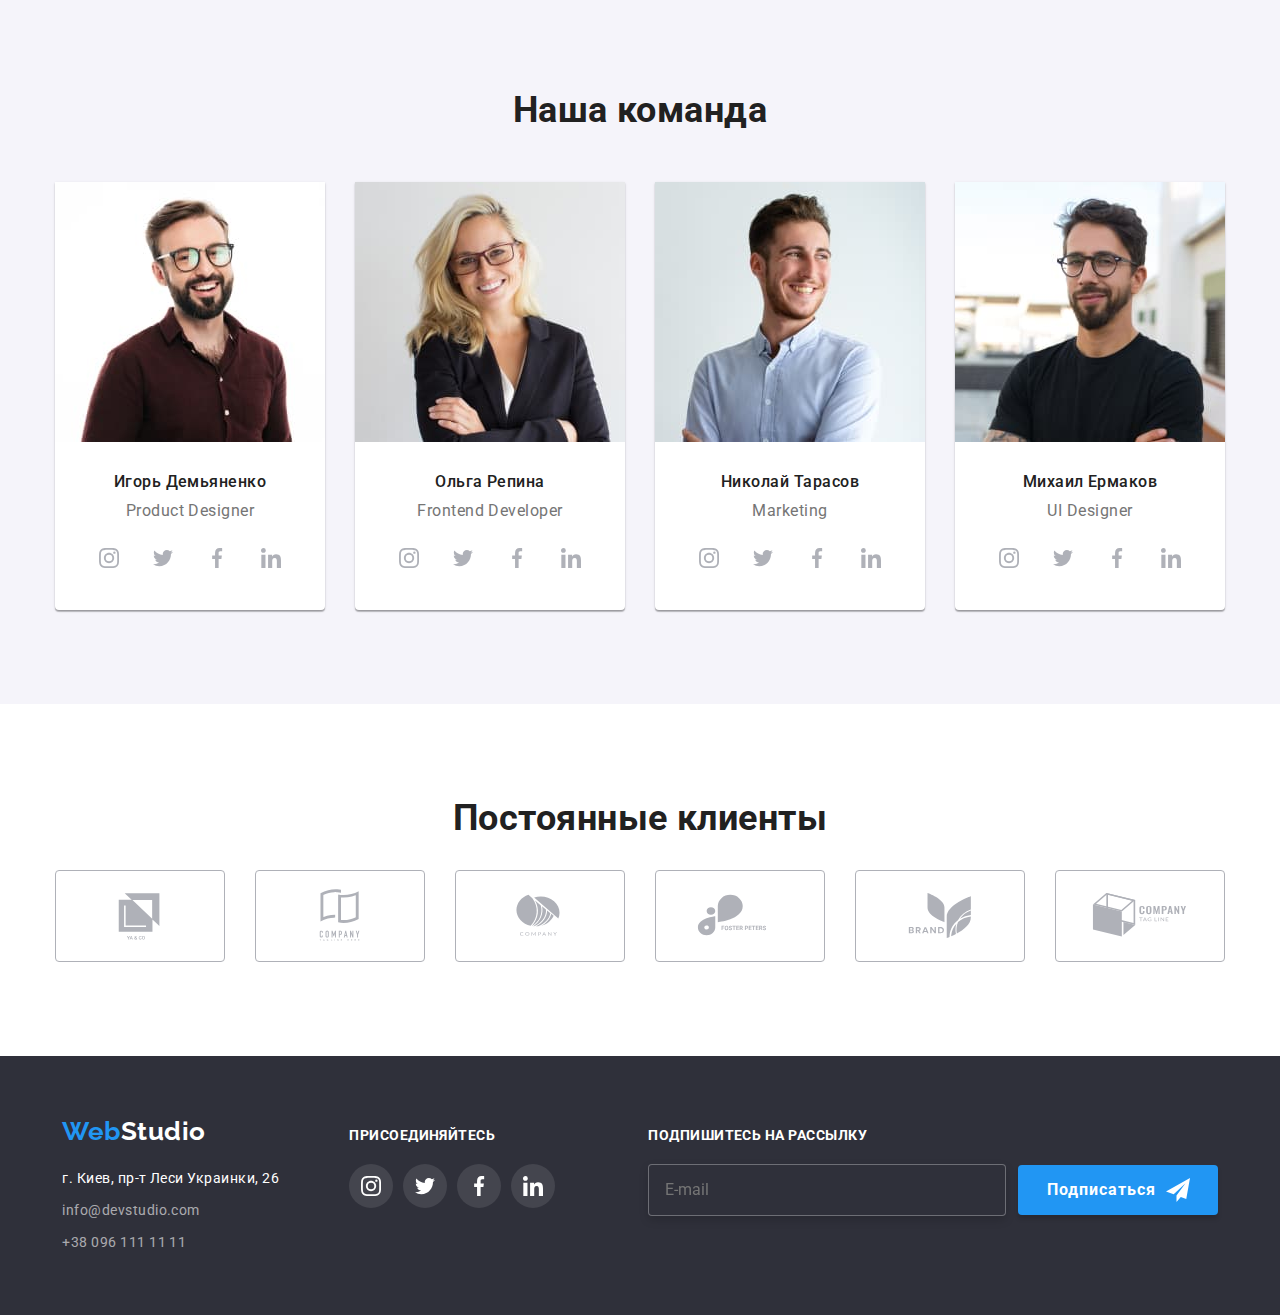
==== commit b97919a9: "Adaptive graphics test v2" ====
--- a/index.html
+++ b/index.html
@@ -219,11 +219,27 @@
           <h2 class="team__title">Наша команда</h2>
           <ul class="team__list">
             <li class="team__item">
-              <img
-                class="team__img"
-                src="./images/img(2).jpg"
-                alt="Игорь Демьяненко"
-              />
+              <picture>
+                <source
+                  srcset="./images/team-01-270@2x.jpg"
+                  media="(min-width: 1200px) and (min-resolution: 2dppx) and (min-resolution: 192dpi) and (-webkit-min-device-pixel-ratio: 2)" />
+                <source
+                  srcset="./images/team-01-270.jpg"
+                  media="(min-width: 1200px)" />
+                <source
+                  srcset="./images/team-01-354@2x.jpg"
+                  media="(min-width: 768px) and (min-resolution: 2dppx) and (min-resolution: 192dpi) and (-webkit-min-device-pixel-ratio: 2)" />
+                <source
+                  srcset="./images/team-01-354.jpg"
+                  media="(min-width: 768px)" />
+                <source
+                  srcset="./images/team-01-450@2x.jpg"
+                  media="(max-width: 767px) and (min-resolution: 2dppx) and (min-resolution: 192dpi) and (-webkit-min-device-pixel-ratio: 2)" />
+                <img
+                  class="team__img"
+                  src="./images/team-01-450.jpg"
+                  alt="Игорь Демьяненко"
+              /></picture>
               <h3 class="team__subtitle">Игорь Демьяненко</h3>
               <p class="team__text">Product Designer</p>
               <!--Index - Section 4 (Our team) - Social-->
@@ -272,11 +288,27 @@
               <!--Index - Section 4 (Our team) - Social (End)-->
             </li>
             <li class="team__item">
-              <img
-                class="team__img"
-                src="./images/img(3).jpg"
-                alt="Ольга Репина"
-              />
+              <picture>
+                <source
+                  srcset="./images/team-02-270@2x.jpg"
+                  media="(min-width: 1200px) and (min-resolution: 2dppx) and (min-resolution: 192dpi) and (-webkit-min-device-pixel-ratio: 2)" />
+                <source
+                  srcset="./images/team-02-270.jpg"
+                  media="(min-width: 1200px)" />
+                <source
+                  srcset="./images/team-02-354@2x.jpg"
+                  media="(min-width: 768px) and (min-resolution: 2dppx) and (min-resolution: 192dpi) and (-webkit-min-device-pixel-ratio: 2)" />
+                <source
+                  srcset="./images/team-02-354.jpg"
+                  media="(min-width: 768px)" />
+                <source
+                  srcset="./images/team-02-450@2x.jpg"
+                  media="(max-width: 767px) and (min-resolution: 2dppx) and (min-resolution: 192dpi) and (-webkit-min-device-pixel-ratio: 2)" />
+                <img
+                  class="team__img"
+                  src="./images/team-02-450.jpg"
+                  alt="Ольга Репина"
+              /></picture>
               <h3 class="team__subtitle">Ольга Репина</h3>
               <p class="team__text">Frontend Developer</p>
               <!--Index - Section 4 (Our team) - Social-->
@@ -325,11 +357,27 @@
               <!--Index - Section 4 (Our team) - Social (End)-->
             </li>
             <li class="team__item">
-              <img
-                class="team__img"
-                src="./images/img(4).jpg"
-                alt="Николай Тарасов"
-              />
+              <picture>
+                <source
+                  srcset="./images/team-03-270@2x.jpg"
+                  media="(min-width: 1200px) and (min-resolution: 2dppx) and (min-resolution: 192dpi) and (-webkit-min-device-pixel-ratio: 2)" />
+                <source
+                  srcset="./images/team-03-270.jpg"
+                  media="(min-width: 1200px)" />
+                <source
+                  srcset="./images/team-03-354@2x.jpg"
+                  media="(min-width: 768px) and (min-resolution: 2dppx) and (min-resolution: 192dpi) and (-webkit-min-device-pixel-ratio: 2)" />
+                <source
+                  srcset="./images/team-03-354.jpg"
+                  media="(min-width: 768px)" />
+                <source
+                  srcset="./images/team-03-450@2x.jpg"
+                  media="(max-width: 767px) and (min-resolution: 2dppx) and (min-resolution: 192dpi) and (-webkit-min-device-pixel-ratio: 2)" />
+                <img
+                  class="team__img"
+                  src="./images/team-03-450.jpg"
+                  alt="Николай Тарасов"
+              /></picture>
               <h3 class="team__subtitle">Николай Тарасов</h3>
               <p class="team__text">Marketing</p>
               <!--Index - Section 4 (Our team) - Social-->
@@ -378,11 +426,27 @@
               <!--Index - Section 4 (Our team) - Social (End)-->
             </li>
             <li class="team__item">
-              <img
-                class="team__img"
-                src="./images/img(5).jpg"
-                alt="Михаил Ермаков"
-              />
+              <picture>
+                <source
+                  srcset="./images/team-04-270@2x.jpg"
+                  media="(min-width: 1200px) and (min-resolution: 2dppx) and (min-resolution: 192dpi) and (-webkit-min-device-pixel-ratio: 2)" />
+                <source
+                  srcset="./images/team-04-270.jpg"
+                  media="(min-width: 1200px)" />
+                <source
+                  srcset="./images/team-04-354@2x.jpg"
+                  media="(min-width: 768px) and (min-resolution: 2dppx) and (min-resolution: 192dpi) and (-webkit-min-device-pixel-ratio: 2)" />
+                <source
+                  srcset="./images/team-04-354.jpg"
+                  media="(min-width: 768px)" />
+                <source
+                  srcset="./images/team-04-450@2x.jpg"
+                  media="(max-width: 767px) and (min-resolution: 2dppx) and (min-resolution: 192dpi) and (-webkit-min-device-pixel-ratio: 2)" />
+                <img
+                  class="team__img"
+                  src="./images/team-04-450.jpg"
+                  alt="Михаил Ермаков"
+              /></picture>
               <h3 class="team__subtitle">Михаил Ермаков</h3>
               <p class="team__text">UI Designer</p>
               <!--Index - Section 4 (Our team) - Social-->
--- a/css/main.min.css
+++ b/css/main.min.css
@@ -1,2 +1,2 @@
-body{font-family:"Roboto",sans-serif;color:#212121;background-color:#fff;letter-spacing:0.03em}body.modal-open,body.menu-open{overflow:hidden}h1{margin:0;padding:0}h2{margin:0;padding:0}h3{margin:0;padding:0}p{margin:0;padding:0}ul{margin:0;padding:0}button{cursor:pointer}.container{margin-left:auto;margin-right:auto;padding-left:15px;padding-right:15px}@media screen and (min-width: 480px){.container{width:480px}}@media screen and (min-width: 768px){.container{width:768px}}@media screen and (min-width: 1200px){.container{width:1200px}}.page-header{position:relative;border-bottom:1px solid #ececec;padding:10px 0px}.page-header--display{display:flex;align-items:center}@media screen and (min-width: 768px){.page-header{padding:0}}.page-header__logo{color:#000;text-decoration:none;font-family:"Raleway",sans-serif;font-weight:700;font-size:24px;line-height:1.17}.page-header__logo--secondary{color:#2196f3}@media screen and (min-width: 1200px){.page-header__logo{font-size:26px;line-height:1.19}}.page-header__menu{background-color:transparent;border:none;padding:0;margin-left:auto;z-index:1000}.page-header__menu.is-open .page-header__icon--close{display:block}.page-header__menu.is-open .page-header__icon{display:none}@media screen and (min-width: 768px){.page-header__menu{display:none}}.page-header__menu.is-open{display:block}.page-header__menu.is-open+.menu{display:block;position:absolute;top:0%;left:0;width:100%;height:100vh}@media screen and (max-height: 750px){.page-header__menu.is-open+.menu{display:flex;flex-direction:column;justify-content:space-around}}.page-header__icon--close{display:none}.menu{z-index:999;padding:48px 40px;background-color:#fff;overflow-y:scroll}@media screen and (max-width: 767px){.menu{display:none}}@media screen and (min-width: 768px){.menu{display:flex;margin-left:88px;padding:0;overflow-y:visible}}@media screen and (min-width: 1200px){.menu{margin-left:93px}}@media screen and (min-width: 768px){.navigation{margin-right:84px;display:flex;justify-content:center;align-items:center}}@media screen and (min-width: 1200px){.navigation{margin-right:305px}}.navigation__list{font-weight:500;font-size:40px;line-height:1.175;letter-spacing:0.02em;list-style:none}@media screen and (min-width: 768px){.navigation__list{display:flex}}.navigation__item{position:relative}.navigation__item:not(:last-child){margin-bottom:30px}@media screen and (min-width: 768px){.navigation__item:not(:last-child){margin-right:50px;margin-bottom:0px}.navigation__item--current{color:#2196f3}.navigation__item--current::after{content:'';display:inline-block;background:#2196f3;border-radius:2px;position:absolute;left:0;height:4px;width:100%;bottom:-1px}}.navigation__link{color:inherit;text-decoration:none;display:block;transition-property:color;transition-duration:250ms;transition-timing-function:cubic-bezier(0.4, 0, 0.2, 1)}.navigation__link:hover,.navigation__link:focus{color:#2196f3}@media screen and (min-width: 768px){.navigation__link{font-weight:500;font-size:14px;line-height:1.14;letter-spacing:0.02em;padding:32px 0}}.contacts{font-weight:500;font-size:14px;line-height:1.14;letter-spacing:0.02em;list-style:none;margin-top:302px}@media screen and (max-height: 750px), (min-width: 768px){.contacts{margin-top:0px}}@media screen and (min-width: 768px){.contacts{display:flex;flex-direction:column-reverse;justify-content:center}}@media screen and (min-width: 1200px){.contacts{display:flex;flex-direction:row-reverse;justify-content:center;align-items:center}}.contacts__item:first-child{margin-bottom:30px}@media screen and (min-width: 768px){.contacts__item:first-child{margin-bottom:0px;margin-top:10px}}@media screen and (min-width: 1200px){.contacts__item:first-child{margin-top:0px;margin-left:30px}}.contacts__link{text-decoration:none;transition-property:color;transition-duration:250ms;transition-timing-function:cubic-bezier(0.4, 0, 0.2, 1)}.contacts__link.conctacts__item--tel{font-weight:500;font-size:34px;line-height:1.176;letter-spacing:0.02em;color:#2196f3}.contacts__link.contacts__item--email{font-weight:500;font-size:24px;line-height:1.166;letter-spacing:0.02em;color:#757575}@media screen and (min-width: 768px){.contacts__link.conctacts__item--tel,.contacts__link.contacts__item--email{font-weight:500;font-size:12px;line-height:1.17;letter-spacing:0.02em;color:#757575}.contacts__link.conctacts__item--tel:hover,.contacts__link.contacts__item--email:hover,.contacts__link.conctacts__item--tel:focus,.contacts__link.contacts__item--email:focus{color:#2196f3}}@media screen and (min-width: 1200px){.contacts__link{display:flex;align-items:center}}.contacts__icon{margin-right:8px;fill:currentColor}@media screen and (max-width: 767px){.contacts__icon{display:none}}.header-social{margin-top:64px;list-style:none;display:flex;flex-wrap:wrap}@media screen and (min-width: 768px){.header-social{display:none}}@media screen and (max-height: 750px){.header-social{margin-top:0px}}.header-social__item{padding-right:10px}.header-social__item:not(:first-child){padding-left:10px}.header-social__item:not(:last-child){border-right:1px solid rgba(33,33,33,0.2)}.header-social__link{font-weight:500;font-size:18px;line-height:1.22;letter-spacing:0.02em;text-decoration:none;color:#2196f3}.hero{background-color:#2f303a;background-image:linear-gradient(rgba(47,48,58,0.4), rgba(47,48,58,0.4)),url(../images/hero-mobile.jpg);background-repeat:no-repeat;background-position:center;background-size:cover;text-align:center}@media (min-device-pixel-ratio: 2), (min-resolution: 192dpi), (min-resolution: 2dppx){.hero{background-image:linear-gradient(rgba(47,48,58,0.4), rgba(47,48,58,0.4)),url(../images/hero-mobile@2x.jpg)}}@media screen and (min-width: 768px){.hero{background-image:linear-gradient(rgba(47,48,58,0.4), rgba(47,48,58,0.4)),url(../images/hero-tablet.jpg)}}@media screen and (min-width: 768px) and (min-device-pixel-ratio: 2), screen and (min-width: 768px) and (min-resolution: 192dpi), screen and (min-width: 768px) and (min-resolution: 2dppx){.hero{background-image:linear-gradient(rgba(47,48,58,0.4), rgba(47,48,58,0.4)),url(../images/hero-tablet@2x.jpg)}}@media screen and (min-width: 1200px){.hero{background-image:linear-gradient(rgba(47,48,58,0.4), rgba(47,48,58,0.4)),url(../images/hero-desktop.jpg)}}@media screen and (min-width: 1200px) and (min-device-pixel-ratio: 2), screen and (min-width: 1200px) and (min-resolution: 192dpi), screen and (min-width: 1200px) and (min-resolution: 2dppx){.hero{background-image:linear-gradient(rgba(47,48,58,0.4), rgba(47,48,58,0.4)),url(../images/hero-desktop@2x.jpg)}}.hero--wrapper{padding:118px 60px}@media screen and (min-width: 768px){.hero--wrapper{padding:118px 204px}}@media screen and (min-width: 1200px){.hero--wrapper{padding:200px 0px}}.hero__title{color:#fff;font-weight:900;text-align:center;letter-spacing:0.06em;text-transform:uppercase;margin-bottom:30px;font-size:26px;line-height:1.62}@media screen and (min-width: 1200px){.hero__title{font-size:44px;line-height:1.36}}.hero__btn{color:#fff;background-color:#2196f3;border:none;font-weight:700;font-size:16px;line-height:1.87;text-align:center;letter-spacing:0.06em;border-radius:4px;min-width:200px;padding:10px 32px;transition:background-color 250ms cubic-bezier(0.4, 0, 0.2, 1)}.hero__btn:hover,.hero__btn:focus{background-color:#188ce8}.features{padding-top:60px;padding-bottom:60px}@media screen and (min-width: 1200px){.features{padding-top:94px;padding-bottom:94px}}.features__title{clip:rect(1px, 1px, 1px, 1px);clip-path:inset(50%);height:1px;width:1px;margin:-1px;overflow:hidden;padding:0;position:absolute}.features__list{list-style:none;margin-left:auto;margin-right:auto}@media screen and (min-width: 768px){.features__list{display:flex;flex-wrap:wrap;justify-content:space-between;gap:30px}}@media screen and (max-width: 767px){.features__item:not(:first-child){margin-top:30px}}@media screen and (min-width: 768px){.features__item{width:calc((100% - 30px) / 2)}}@media screen and (min-width: 1200px){.features__item{width:calc((100% - 90px) / 4)}}.features__icon--wrapper{width:100%;height:120px;background-color:#f5f4fa;display:flex;align-items:center;justify-content:center}.features__icon{background-color:#f5f4fa;border-radius:4px;width:70px;height:70px}.features__subtitle{font-weight:700;font-size:14px;line-height:1.14;text-transform:uppercase;margin-top:30px;margin-bottom:10px;text-align:center}@media screen and (min-width: 1200px){.features__subtitle{text-align:left}}.features__text{color:#757575;font-size:14px;line-height:1.71;text-align:left}.work{display:none}@media screen and (min-width: 1200px){.work{display:block;padding-top:0px;padding-bottom:94px}}.work__title{font-weight:700;font-size:36px;line-height:1.17;text-align:center;margin-bottom:50px}.work__list{display:flex;justify-content:space-between}.work__item{list-style:none;display:inline-block;position:relative}.work__img{display:block}.work__text{position:absolute;bottom:0;padding:27px 0px;width:100%;background-color:rgba(47,48,58,0.8);font-weight:700;font-size:14px;line-height:1.14;text-align:center;text-transform:uppercase;color:#fff}.team{background:#f5f4fa;padding-top:60px;padding-bottom:60px}@media screen and (min-width: 1200px){.team{padding-top:94px;padding-bottom:94px}}.team__title{font-weight:700;text-align:center;font-size:28px;line-height:1.18;margin-bottom:30px}@media screen and (min-width: 1200px){.team__title{font-size:36px;line-height:1.166;margin-bottom:50px}}.team__list{list-style:none}@media screen and (min-width: 768px){.team__list{display:flex;flex-wrap:wrap;justify-content:space-between;gap:30px}}.team__item{background-color:#fff;box-shadow:0px 1px 3px rgba(0,0,0,0.12),0px 1px 1px rgba(0,0,0,0.14),0px 2px 1px rgba(0,0,0,0.2);border-radius:0px 0px 4px 4px;padding-bottom:24px}@media screen and (max-width: 767px){.team__item{margin-bottom:30px}.team__item:last-child{margin-bottom:0px}}@media screen and (min-width: 768px){.team__item{width:calc((100% - 30px) / 2)}}@media screen and (min-width: 1200px){.team__item{width:calc((100% - 90px) / 4)}}.team__img{display:block;width:calc(100vw - 30px);max-width:450px;height:auto}@media screen and (min-width: 768px){.team__img{width:100%}}.team__subtitle{font-weight:500;font-size:16px;line-height:1.19;text-align:center;margin-top:30px;margin-bottom:10px}.team__text{color:#757575;font-size:16px;line-height:1.19;text-align:center}.social{display:flex;list-style:none;justify-content:center;margin-top:16px}.social__item{width:44px;height:44px;border-radius:50%;transition-property:background-color;transition-duration:250ms;transition-timing-function:cubic-bezier(0.4, 0, 0.2, 1)}.social__item:not(:first-child){margin-left:10px}.social__item:hover{background-color:#2196f3}.social__icon{fill:#afb1b8;padding:12px;transition-property:fill;transition-duration:250ms;transition-timing-function:cubic-bezier(0.4, 0, 0.2, 1)}.social__icon:hover,.social__icon:focus{fill:#fff}.customers{padding-top:60px;padding-bottom:60px}@media screen and (min-width: 1200px){.customers{padding-top:94px;padding-bottom:94px}}.customers__title{font-weight:700;text-align:center;font-size:28px;line-height:1.18;margin-bottom:30px}@media screen and (min-width: 1200px){.customers__title{font-size:36px;line-height:1.166}}.customers__list{display:flex;flex-wrap:wrap;list-style:none;gap:30px}.customers__item{display:inline-block;width:calc((100% - 30px) / 2);border:1px solid #afb1b8;border-radius:4px;transition-property:border-color;transition-duration:250ms;transition-timing-function:cubic-bezier(0.4, 0, 0.2, 1)}.customers__item:hover{border-color:#2196f3}.customers__item:hover .customers__icon{fill:#2196f3}@media screen and (min-width: 768px){.customers__item{width:calc((100% - 30px * 2) / 3)}}@media screen and (min-width: 1200px){.customers__item{width:calc((100% - 30px * 5) / 6)}}.customers__item a{display:flex;align-items:center;justify-content:center;padding:15px 0px}.customers__icon{fill:#afb1b8;transition-property:fill;transition-duration:250ms;transition-timing-function:cubic-bezier(0.4, 0, 0.2, 1);width:106px;height:60px}.backdrop{position:fixed;top:0;left:0;width:100%;height:100%;background-color:rgba(0,0,0,0.2);transition-property:opacity;transition-duration:250ms;transition-timing-function:cubic-bezier(0.4, 0, 0.2, 1);overflow-y:scroll;z-index:10000}.backdrop.is-hidden{visibility:hidden;opacity:0;pointer-events:none}.backdrop.is-hidden .modal{visibility:hidden;opacity:0;transform:translate(-50%, -50%) scale(0.9)}.modal{position:absolute;width:calc(100% - 30px);max-width:450px;top:50%;left:50%;transform:translate(-50%, -50%) scale(1);padding:40px;background-color:#fff;box-shadow:0px 1px 3px rgba(0,0,0,0.12),0px 1px 1px rgba(0,0,0,0.14),0px 2px 1px rgba(0,0,0,0.2);border-radius:4px;transition-property:opacity visibility transform;transition-duration:250ms;transition-timing-function:cubic-bezier(0.4, 0, 0.2, 1)}@media screen and (max-height: 625px){.modal{top:0%;transform:translate(-50%, 0) scale(1)}}@media screen and (min-width: 1200px){.modal{max-width:528px}}.modal__btn{width:30px;height:30px;border-radius:50%;background:#fff;border:1px solid rgba(0,0,0,0.1);display:flex;justify-content:center;align-items:center;position:absolute;top:8px;right:8px}.modal__btn:hover .modal__icon{fill:#2196f3}.modal__icon{transition:fill 250ms cubic-bezier(0.4, 0, 0.2, 1)}.modal__title{font-weight:700;font-size:20px;line-height:1.15;text-align:center;color:#212121;margin-bottom:30px}.fieldset{display:flex;flex-direction:column;margin:0px;padding:0px;border:none}.fieldset__label{font-size:12px;line-height:1.17;letter-spacing:0.01em;color:#757575;position:absolute;bottom:calc(100% + 4px);left:0;transition:color 250ms cubic-bezier(0.4, 0, 0.2, 1)}.fieldset__wrapper{position:relative;display:flex;margin-bottom:28px}.fieldset__wrapper:last-child{margin-bottom:20px}.fieldset__input{border:1px solid rgba(33,33,33,0.2);border-radius:4px;min-height:40px;width:100%;padding-left:42px;transition:border-color 250ms cubic-bezier(0.4, 0, 0.2, 1)}.fieldset__input:focus-visible{border:1px solid #2196f3;outline:transparent}.fieldset__input:focus-visible+.fieldset__icon{fill:#2196f3}.fieldset__input:focus-visible ~ .fieldset__label{color:#2196f3}.fieldset__icon{position:absolute;top:11px;left:12px;transition:fill 250ms cubic-bezier(0.4, 0, 0.2, 1)}.fieldset__comment{padding:12px 16px;resize:none;border:1px solid rgba(33,33,33,0.2);border-radius:4px;width:100%;font-style:normal;font-size:14px;line-height:1.14;letter-spacing:0.01em;transition:border-color 250ms cubic-bezier(0.4, 0, 0.2, 1)}.fieldset__comment:focus-visible{border:1px solid #2196f3;outline:transparent}.fieldset__comment:focus-visible ~ .fieldset__label{color:#2196f3}@media screen and (min-width: 1200px){.fieldset__comment{font-size:12px;line-height:1.166}}.fieldset__send{background:#2196f3;box-shadow:0px 4px 4px rgba(0,0,0,0.15);border-radius:4px;border-color:transparent;padding:10px 55px 10px 56px;font-weight:700;font-size:16px;line-height:1.88;display:flex;margin-left:auto;margin-right:auto;margin-top:30px;letter-spacing:0.06em;color:#fff;transition:background-color 250ms cubic-bezier(0.4, 0, 0.2, 1)}.fieldset__send:hover{background:#188ce8}.checkbox{display:flex}.checkbox__input{-webkit-appearance:none;-moz-appearance:none;appearance:none}.checkbox__input:checked+.checkbox__label .checkbox__icon{border:none;fill:#2196f3}.checkbox__label{display:flex;align-items:center;font-weight:400;font-size:12px;line-height:1.17;letter-spacing:0.03em;color:#757575}@media screen and (min-width: 1200px){.checkbox__label{font-size:14px;line-height:1.71}}.checkbox__icon{border:2px solid #212121;border-radius:4px;fill:transparent;margin-right:8px}.checkbox__terms{color:#2196f3}.checkbox__terms:visited{color:#2196f3}.page-footer{color:#fff;background-color:#2f303a;padding:60px 0px}@media screen and (min-width: 768px){.container--tablet{display:flex;flex-wrap:wrap;justify-content:center;align-items:flex-start}}@media screen and (min-width: 1200px){.container--desktop{flex-wrap:nowrap}}.page-footer--display{display:flex;flex-direction:column;justify-items:center;align-items:center;flex-wrap:wrap}@media screen and (min-width: 1200px){.page-footer--display{align-items:flex-start}}.page-footer__logo{color:inherit;text-decoration:none;font-family:'Raleway';font-style:normal;font-weight:700;margin-bottom:20px;display:block;font-size:24px;line-height:1.17}.page-footer__logo:visited{color:inherit}@media screen and (min-width: 1200px){.page-footer__logo{font-size:26px;line-height:1.19}}.page-footer__logo .page-footer__logo--secondary{color:#2196f3}.address{font-style:normal;font-size:14px;line-height:1.71}.address__text{margin-bottom:8px}.address__list{list-style:none;text-align:center}@media screen and (min-width: 1200px){.address__list{text-align:left}}.address__item:not(:last-child){margin-bottom:8px}.address__link{color:rgba(255,255,255,0.6);text-decoration:none;transition-property:color;transition-duration:250ms;transition-timing-function:cubic-bezier(0.4, 0, 0.2, 1)}.address__link:hover,.address__link:focus{color:#2196f3;text-decoration:none}.join{display:flex;flex-direction:column;align-items:center;margin:60px 0px}@media screen and (min-width: 768px){.join{margin:0px 0px 0px 165px}}@media screen and (min-width: 1200px){.join{margin-left:70px;padding-top:12px;align-items:flex-start}}.join__title{font-weight:700;font-size:14px;line-height:1.14;text-transform:uppercase;margin-bottom:20px}.join__list{display:flex;list-style:none}.join__item{width:44px;height:44px;background-color:rgba(255,255,255,0.1);border-radius:50%;transition-property:background-color;transition-duration:250ms;transition-timing-function:cubic-bezier(0.4, 0, 0.2, 1)}.join__item:not(:first-child){margin-left:10px}.join__item:hover{background-color:#2196f3}.join__icon{fill:#fff;padding:12px}.subscription{display:flex;flex-direction:column;align-items:center}@media screen and (min-width: 768px){.subscription{margin-top:60px}}@media screen and (min-width: 1200px){.subscription{margin-top:0px;margin-left:93px;padding-top:12px}}.subscription__title{display:block;font-size:14px;font-weight:700;line-height:1.14;text-transform:uppercase;margin-bottom:20px;text-align:center}@media screen and (min-width: 1200px){.subscription__title{text-align:left}}.subscription__wrapper{display:flex;flex-direction:column;align-items:center;width:100%}@media screen and (min-width: 1200px){.subscription__wrapper{flex-direction:row}}.subscription__input{border:1px solid rgba(255,255,255,0.3);filter:drop-shadow(0px 4px 4px rgba(0,0,0,0.15));border-radius:4px;background-color:#2f303a;padding:15px 0px 15px 16px;width:calc(100vw - 30px);max-width:450px;margin-bottom:20px;line-height:1.25}@media screen and (min-width: 1200px){.subscription__input{max-width:358px;margin-bottom:0px;margin-right:12px}}.subscription__btn{background-color:#2196f3;box-shadow:0px 4px 4px rgba(0,0,0,0.15);border-width:0px;border-radius:4px;border-color:transparent;font-weight:700;font-size:16px;line-height:1.88;display:flex;align-items:center;text-align:center;letter-spacing:0.06em;color:#fff;padding:10px 28px 10px 29px}.subscription__icon{margin-left:10px}.projects{padding-top:60px;padding-bottom:60px}@media screen and (min-width: 1200px){.projects{padding-top:94px;padding-bottom:94px}}.projects__title{clip:rect(1px, 1px, 1px, 1px);clip-path:inset(50%);height:1px;width:1px;margin:-1px;overflow:hidden;padding:0;position:absolute}.categories{list-style:none;display:flex;flex-wrap:wrap;justify-content:flex-start;margin-bottom:40px}@media screen and (min-width: 768px){.categories{justify-content:center;margin-bottom:30px}}.categories__item{margin-bottom:15px;margin-right:8px}@media screen and (min-width: 768px){.categories__item{margin-bottom:0px}}.categories__btn{background-color:#f5f4fa;border:none;font-weight:500;font-size:16px;line-height:1.62;text-align:center;padding:6px 22px;border-radius:4px;transition-property:color, background-color, box-shadow;transition-duration:250ms;transition-timing-function:cubic-bezier(0.4, 0, 0.2, 1)}.categories__btn:hover,.categories__btn:focus{color:#fff;background-color:#2196f3;box-shadow:0px 3px 1px rgba(0,0,0,0.1),0px 1px 2px rgba(0,0,0,0.08),0px 2px 2px rgba(0,0,0,0.12)}.projects__list{list-style:none;display:flex;flex-wrap:wrap;gap:30px}.projects__item{border-bottom:1px solid #eeeeee;padding-bottom:20px;overflow:hidden;transition-property:box-shadow;transition-duration:250ms;transition-timing-function:cubic-bezier(0.4, 0, 0.2, 1)}.projects__item:hover{box-shadow:0px 1px 1px rgba(0,0,0,0.12),0px 4px 4px rgba(0,0,0,0.06),1px 4px 6px rgba(0,0,0,0.16)}.projects__item:hover .projects__slidetext{transform:translateY(0%)}@media screen and (min-width: 768px){.projects__item{width:calc((100% - 30px) / 2)}}@media screen and (min-width: 1200px){.projects__item{width:calc((100% - 30px * 2) / 3)}}.projects__link{text-decoration:none}.projects__link:visited{color:inherit}.projects__wrapper{position:relative;overflow:hidden}.projects__img{display:block;width:calc(100vw - 30px);max-width:450px;height:auto;max-height:294px}@media screen and (min-width: 768px){.projects__img{width:100%}}.projects__slidetext{position:absolute;top:0;left:0;padding:77px 24px;height:100%;transform:translateY(100%);font-size:18px;line-height:1.56;color:#ffffff;background-color:rgba(33,150,243,0.9);transition-property:transform;transition-duration:250ms;transition-timing-function:cubic-bezier(0.4, 0, 0.2, 1)}@media screen and (min-width: 768px){.projects__slidetext{padding:49px 24px 0px}}@media screen and (min-width: 1200px){.projects__slidetext{padding:63px 24px 0px}}.projects__subtitle{margin-top:20px;margin-bottom:4px;font-weight:700;font-size:18px;line-height:2;letter-spacing:0.06em}.projects__text{font-size:16px;line-height:1.88;color:#757575}.projects__text,.projects__subtitle{padding-left:24px;padding-right:24px}
+body{font-family:"Roboto",sans-serif;color:#212121;background-color:#fff;letter-spacing:0.03em}body.modal-open,body.menu-open{overflow:hidden}h1{margin:0;padding:0}h2{margin:0;padding:0}h3{margin:0;padding:0}p{margin:0;padding:0}ul{margin:0;padding:0}button{cursor:pointer}.container{margin-left:auto;margin-right:auto;padding-left:15px;padding-right:15px}@media screen and (min-width: 480px){.container{width:480px}}@media screen and (min-width: 768px){.container{width:768px}}@media screen and (min-width: 1200px){.container{width:1200px}}.page-header{position:relative;border-bottom:1px solid #ececec;padding:10px 0px}.page-header--display{display:flex;align-items:center}@media screen and (min-width: 768px){.page-header{padding:0}}.page-header__logo{color:#000;text-decoration:none;font-family:"Raleway",sans-serif;font-weight:700;font-size:24px;line-height:1.17}.page-header__logo--secondary{color:#2196f3}@media screen and (min-width: 1200px){.page-header__logo{font-size:26px;line-height:1.19}}.page-header__menu{background-color:transparent;border:none;padding:0;margin-left:auto;z-index:1000}.page-header__menu.is-open .page-header__icon--close{display:block}.page-header__menu.is-open .page-header__icon{display:none}@media screen and (min-width: 768px){.page-header__menu{display:none}}.page-header__menu.is-open{display:block}.page-header__menu.is-open+.menu{display:block;position:absolute;top:0%;left:0;width:100%;height:100vh}@media screen and (max-height: 750px){.page-header__menu.is-open+.menu{display:flex;flex-direction:column;justify-content:space-around}}.page-header__icon--close{display:none}.menu{z-index:999;padding:48px 40px;background-color:#fff;overflow-y:scroll}@media screen and (max-width: 767px){.menu{display:none}}@media screen and (min-width: 768px){.menu{display:flex;margin-left:88px;padding:0;overflow-y:visible}}@media screen and (min-width: 1200px){.menu{margin-left:93px}}@media screen and (min-width: 768px){.navigation{margin-right:84px;display:flex;justify-content:center;align-items:center}}@media screen and (min-width: 1200px){.navigation{margin-right:305px}}.navigation__list{font-weight:500;font-size:40px;line-height:1.175;letter-spacing:0.02em;list-style:none}@media screen and (min-width: 768px){.navigation__list{display:flex}}.navigation__item{position:relative}.navigation__item:not(:last-child){margin-bottom:30px}@media screen and (min-width: 768px){.navigation__item:not(:last-child){margin-right:50px;margin-bottom:0px}.navigation__item--current{color:#2196f3}.navigation__item--current::after{content:'';display:inline-block;background:#2196f3;border-radius:2px;position:absolute;left:0;height:4px;width:100%;bottom:-1px}}.navigation__link{color:inherit;text-decoration:none;display:block;transition-property:color;transition-duration:250ms;transition-timing-function:cubic-bezier(0.4, 0, 0.2, 1)}.navigation__link:hover,.navigation__link:focus{color:#2196f3}@media screen and (min-width: 768px){.navigation__link{font-weight:500;font-size:14px;line-height:1.14;letter-spacing:0.02em;padding:32px 0}}.contacts{font-weight:500;font-size:14px;line-height:1.14;letter-spacing:0.02em;list-style:none;margin-top:302px}@media screen and (max-height: 750px), (min-width: 768px){.contacts{margin-top:0px}}@media screen and (min-width: 768px){.contacts{display:flex;flex-direction:column-reverse;justify-content:center}}@media screen and (min-width: 1200px){.contacts{display:flex;flex-direction:row-reverse;justify-content:center;align-items:center}}.contacts__item:first-child{margin-bottom:30px}@media screen and (min-width: 768px){.contacts__item:first-child{margin-bottom:0px;margin-top:10px}}@media screen and (min-width: 1200px){.contacts__item:first-child{margin-top:0px;margin-left:30px}}.contacts__link{text-decoration:none;transition-property:color;transition-duration:250ms;transition-timing-function:cubic-bezier(0.4, 0, 0.2, 1)}.contacts__link.conctacts__item--tel{font-weight:500;font-size:34px;line-height:1.176;letter-spacing:0.02em;color:#2196f3}.contacts__link.contacts__item--email{font-weight:500;font-size:24px;line-height:1.166;letter-spacing:0.02em;color:#757575}@media screen and (min-width: 768px){.contacts__link.conctacts__item--tel,.contacts__link.contacts__item--email{font-weight:500;font-size:12px;line-height:1.17;letter-spacing:0.02em;color:#757575}.contacts__link.conctacts__item--tel:hover,.contacts__link.contacts__item--email:hover,.contacts__link.conctacts__item--tel:focus,.contacts__link.contacts__item--email:focus{color:#2196f3}}@media screen and (min-width: 1200px){.contacts__link{display:flex;align-items:center}}.contacts__icon{margin-right:8px;fill:currentColor}@media screen and (max-width: 767px){.contacts__icon{display:none}}.header-social{margin-top:64px;list-style:none;display:flex;flex-wrap:wrap}@media screen and (min-width: 768px){.header-social{display:none}}@media screen and (max-height: 750px){.header-social{margin-top:0px}}.header-social__item{padding-right:10px}.header-social__item:not(:first-child){padding-left:10px}.header-social__item:not(:last-child){border-right:1px solid rgba(33,33,33,0.2)}.header-social__link{font-weight:500;font-size:18px;line-height:1.22;letter-spacing:0.02em;text-decoration:none;color:#2196f3}.hero{background-color:#2f303a;background-image:linear-gradient(rgba(47,48,58,0.4), rgba(47,48,58,0.4)),url(../images/hero-mobile.jpg);background-repeat:no-repeat;background-position:center;background-size:cover;text-align:center}@media (min-device-pixel-ratio: 2), (min-resolution: 192dpi), (min-resolution: 2dppx){.hero{background-image:linear-gradient(rgba(47,48,58,0.4), rgba(47,48,58,0.4)),url(../images/hero-mobile@2x.jpg)}}@media screen and (min-width: 768px){.hero{background-image:linear-gradient(rgba(47,48,58,0.4), rgba(47,48,58,0.4)),url(../images/hero-tablet.jpg)}}@media screen and (min-width: 768px) and (min-device-pixel-ratio: 2), screen and (min-width: 768px) and (min-resolution: 192dpi), screen and (min-width: 768px) and (min-resolution: 2dppx){.hero{background-image:linear-gradient(rgba(47,48,58,0.4), rgba(47,48,58,0.4)),url(../images/hero-tablet@2x.jpg)}}@media screen and (min-width: 1200px){.hero{background-image:linear-gradient(rgba(47,48,58,0.4), rgba(47,48,58,0.4)),url(../images/hero-desktop.jpg)}}@media screen and (min-width: 1200px) and (min-device-pixel-ratio: 2), screen and (min-width: 1200px) and (min-resolution: 192dpi), screen and (min-width: 1200px) and (min-resolution: 2dppx){.hero{background-image:linear-gradient(rgba(47,48,58,0.4), rgba(47,48,58,0.4)),url(../images/hero-desktop@2x.jpg)}}.hero--wrapper{padding:118px 60px}@media screen and (min-width: 768px){.hero--wrapper{padding:118px 204px}}@media screen and (min-width: 1200px){.hero--wrapper{padding:200px 0px}}.hero__title{color:#fff;font-weight:900;text-align:center;letter-spacing:0.06em;text-transform:uppercase;margin-bottom:30px;font-size:26px;line-height:1.62}@media screen and (min-width: 1200px){.hero__title{font-size:44px;line-height:1.36}}.hero__btn{color:#fff;background-color:#2196f3;border:none;font-weight:700;font-size:16px;line-height:1.87;text-align:center;letter-spacing:0.06em;border-radius:4px;min-width:200px;padding:10px 32px;transition:background-color 250ms cubic-bezier(0.4, 0, 0.2, 1)}.hero__btn:hover,.hero__btn:focus{background-color:#188ce8}.features{padding-top:60px;padding-bottom:60px}@media screen and (min-width: 1200px){.features{padding-top:94px;padding-bottom:94px}}.features__title{clip:rect(1px, 1px, 1px, 1px);clip-path:inset(50%);height:1px;width:1px;margin:-1px;overflow:hidden;padding:0;position:absolute}.features__list{list-style:none;margin-left:auto;margin-right:auto}@media screen and (min-width: 768px){.features__list{display:flex;flex-wrap:wrap;justify-content:space-between;gap:30px}}@media screen and (max-width: 767px){.features__item:not(:first-child){margin-top:30px}}@media screen and (min-width: 768px){.features__item{width:calc((100% - 30px) / 2)}}@media screen and (min-width: 1200px){.features__item{width:calc((100% - 90px) / 4)}}.features__icon--wrapper{width:100%;height:120px;background-color:#f5f4fa;display:flex;align-items:center;justify-content:center}.features__icon{background-color:#f5f4fa;border-radius:4px;width:70px;height:70px}.features__subtitle{font-weight:700;font-size:14px;line-height:1.14;text-transform:uppercase;margin-top:30px;margin-bottom:10px;text-align:center}@media screen and (min-width: 1200px){.features__subtitle{text-align:left}}.features__text{color:#757575;font-size:14px;line-height:1.71;text-align:left}.work{display:none}@media screen and (min-width: 1200px){.work{display:block;padding-top:0px;padding-bottom:94px}}.work__title{font-weight:700;font-size:36px;line-height:1.17;text-align:center;margin-bottom:50px}.work__list{display:flex;justify-content:space-between}.work__item{list-style:none;display:inline-block;position:relative}.work__img{display:block}.work__text{position:absolute;bottom:0;padding:27px 0px;width:100%;background-color:rgba(47,48,58,0.8);font-weight:700;font-size:14px;line-height:1.14;text-align:center;text-transform:uppercase;color:#fff}.team{background:#f5f4fa;padding-top:60px;padding-bottom:60px}@media screen and (min-width: 1200px){.team{padding-top:94px;padding-bottom:94px}}.team__title{font-weight:700;text-align:center;font-size:28px;line-height:1.18;margin-bottom:30px}@media screen and (min-width: 1200px){.team__title{font-size:36px;line-height:1.166;margin-bottom:50px}}.team__list{list-style:none}@media screen and (min-width: 768px){.team__list{display:flex;flex-wrap:wrap;justify-content:space-between;gap:30px}}.team__item{background-color:#fff;box-shadow:0px 1px 3px rgba(0,0,0,0.12),0px 1px 1px rgba(0,0,0,0.14),0px 2px 1px rgba(0,0,0,0.2);border-radius:0px 0px 4px 4px;padding-bottom:24px}@media screen and (max-width: 767px){.team__item{margin-bottom:30px}.team__item:last-child{margin-bottom:0px}}@media screen and (min-width: 768px){.team__item{width:calc((100% - 30px) / 2)}}@media screen and (min-width: 1200px){.team__item{width:calc((100% - 90px) / 4);padding-bottom:30px}}.team__img{display:block;width:calc(100vw - 30px);max-width:450px;height:auto}@media screen and (min-width: 768px){.team__img{width:100%}}.team__subtitle{font-weight:500;font-size:16px;line-height:1.19;text-align:center;margin-top:30px;margin-bottom:10px}.team__text{color:#757575;font-size:16px;line-height:1.19;text-align:center}.social{display:flex;list-style:none;justify-content:center;margin-top:16px}.social__item{width:44px;height:44px;border-radius:50%;transition-property:background-color;transition-duration:250ms;transition-timing-function:cubic-bezier(0.4, 0, 0.2, 1)}.social__item:not(:first-child){margin-left:10px}.social__item:hover{background-color:#2196f3}.social__icon{fill:#afb1b8;padding:12px;transition-property:fill;transition-duration:250ms;transition-timing-function:cubic-bezier(0.4, 0, 0.2, 1)}.social__icon:hover,.social__icon:focus{fill:#fff}.customers{padding-top:60px;padding-bottom:60px}@media screen and (min-width: 1200px){.customers{padding-top:94px;padding-bottom:94px}}.customers__title{font-weight:700;text-align:center;font-size:28px;line-height:1.18;margin-bottom:30px}@media screen and (min-width: 1200px){.customers__title{font-size:36px;line-height:1.166}}.customers__list{display:flex;flex-wrap:wrap;list-style:none;gap:30px}.customers__item{display:inline-block;width:calc((100% - 30px) / 2);border:1px solid #afb1b8;border-radius:4px;transition-property:border-color;transition-duration:250ms;transition-timing-function:cubic-bezier(0.4, 0, 0.2, 1)}.customers__item:hover{border-color:#2196f3}.customers__item:hover .customers__icon{fill:#2196f3}@media screen and (min-width: 768px){.customers__item{width:calc((100% - 30px * 2) / 3)}}@media screen and (min-width: 1200px){.customers__item{width:calc((100% - 30px * 5) / 6)}}.customers__item a{display:flex;align-items:center;justify-content:center;padding:15px 0px}.customers__icon{fill:#afb1b8;transition-property:fill;transition-duration:250ms;transition-timing-function:cubic-bezier(0.4, 0, 0.2, 1);width:106px;height:60px}.backdrop{position:fixed;top:0;left:0;width:100%;height:100%;background-color:rgba(0,0,0,0.2);transition-property:opacity;transition-duration:250ms;transition-timing-function:cubic-bezier(0.4, 0, 0.2, 1);overflow-y:scroll;z-index:10000}.backdrop.is-hidden{visibility:hidden;opacity:0;pointer-events:none}.backdrop.is-hidden .modal{visibility:hidden;opacity:0;transform:translate(-50%, -50%) scale(0.9)}.modal{position:absolute;width:calc(100% - 30px);max-width:450px;top:50%;left:50%;transform:translate(-50%, -50%) scale(1);padding:40px;background-color:#fff;box-shadow:0px 1px 3px rgba(0,0,0,0.12),0px 1px 1px rgba(0,0,0,0.14),0px 2px 1px rgba(0,0,0,0.2);border-radius:4px;transition-property:opacity visibility transform;transition-duration:250ms;transition-timing-function:cubic-bezier(0.4, 0, 0.2, 1)}@media screen and (max-height: 625px){.modal{top:0%;transform:translate(-50%, 0) scale(1)}}@media screen and (min-width: 1200px){.modal{max-width:528px}}.modal__btn{width:30px;height:30px;border-radius:50%;background:#fff;border:1px solid rgba(0,0,0,0.1);display:flex;justify-content:center;align-items:center;position:absolute;top:8px;right:8px}.modal__btn:hover .modal__icon{fill:#2196f3}.modal__icon{transition:fill 250ms cubic-bezier(0.4, 0, 0.2, 1)}.modal__title{font-weight:700;font-size:20px;line-height:1.15;text-align:center;color:#212121;margin-bottom:30px}.fieldset{display:flex;flex-direction:column;margin:0px;padding:0px;border:none}.fieldset__label{font-size:12px;line-height:1.17;letter-spacing:0.01em;color:#757575;position:absolute;bottom:calc(100% + 4px);left:0;transition:color 250ms cubic-bezier(0.4, 0, 0.2, 1)}.fieldset__wrapper{position:relative;display:flex;margin-bottom:28px}.fieldset__wrapper:last-child{margin-bottom:20px}.fieldset__input{border:1px solid rgba(33,33,33,0.2);border-radius:4px;min-height:40px;width:100%;padding-left:42px;transition:border-color 250ms cubic-bezier(0.4, 0, 0.2, 1)}.fieldset__input:focus-visible{border:1px solid #2196f3;outline:transparent}.fieldset__input:focus-visible+.fieldset__icon{fill:#2196f3}.fieldset__input:focus-visible ~ .fieldset__label{color:#2196f3}.fieldset__icon{position:absolute;top:11px;left:12px;transition:fill 250ms cubic-bezier(0.4, 0, 0.2, 1)}.fieldset__comment{padding:12px 16px;resize:none;border:1px solid rgba(33,33,33,0.2);border-radius:4px;width:100%;font-style:normal;font-size:14px;line-height:1.14;letter-spacing:0.01em;transition:border-color 250ms cubic-bezier(0.4, 0, 0.2, 1)}.fieldset__comment:focus-visible{border:1px solid #2196f3;outline:transparent}.fieldset__comment:focus-visible ~ .fieldset__label{color:#2196f3}@media screen and (min-width: 1200px){.fieldset__comment{font-size:12px;line-height:1.166}}.fieldset__send{background:#2196f3;box-shadow:0px 4px 4px rgba(0,0,0,0.15);border-radius:4px;border-color:transparent;padding:10px 55px 10px 56px;font-weight:700;font-size:16px;line-height:1.88;display:flex;margin-left:auto;margin-right:auto;margin-top:30px;letter-spacing:0.06em;color:#fff;transition:background-color 250ms cubic-bezier(0.4, 0, 0.2, 1)}.fieldset__send:hover{background:#188ce8}.checkbox{display:flex}.checkbox__input{-webkit-appearance:none;-moz-appearance:none;appearance:none}.checkbox__input:checked+.checkbox__label .checkbox__icon{border:none;fill:#2196f3}.checkbox__label{display:flex;align-items:center;font-weight:400;font-size:12px;line-height:1.17;letter-spacing:0.03em;color:#757575}@media screen and (min-width: 1200px){.checkbox__label{font-size:14px;line-height:1.71}}.checkbox__icon{border:2px solid #212121;border-radius:4px;fill:transparent;margin-right:8px}.checkbox__terms{color:#2196f3}.checkbox__terms:visited{color:#2196f3}.page-footer{color:#fff;background-color:#2f303a;padding:60px 0px}@media screen and (min-width: 768px){.container--tablet{display:flex;flex-wrap:wrap;justify-content:center;align-items:flex-start}}@media screen and (min-width: 1200px){.container--desktop{flex-wrap:nowrap}}.page-footer--display{display:flex;flex-direction:column;justify-items:center;align-items:center;flex-wrap:wrap}@media screen and (min-width: 1200px){.page-footer--display{align-items:flex-start}}.page-footer__logo{color:inherit;text-decoration:none;font-family:'Raleway';font-style:normal;font-weight:700;margin-bottom:20px;display:block;font-size:24px;line-height:1.17}.page-footer__logo:visited{color:inherit}@media screen and (min-width: 1200px){.page-footer__logo{font-size:26px;line-height:1.19}}.page-footer__logo .page-footer__logo--secondary{color:#2196f3}.address{font-style:normal;font-size:14px;line-height:1.71}.address__text{margin-bottom:8px}.address__list{list-style:none;text-align:center}@media screen and (min-width: 1200px){.address__list{text-align:left}}.address__item:not(:last-child){margin-bottom:8px}.address__link{color:rgba(255,255,255,0.6);text-decoration:none;transition-property:color;transition-duration:250ms;transition-timing-function:cubic-bezier(0.4, 0, 0.2, 1)}.address__link:hover,.address__link:focus{color:#2196f3;text-decoration:none}.join{display:flex;flex-direction:column;align-items:center;margin:60px 0px}@media screen and (min-width: 768px){.join{margin:0px 0px 0px 165px}}@media screen and (min-width: 1200px){.join{margin-left:70px;padding-top:12px;align-items:flex-start}}.join__title{font-weight:700;font-size:14px;line-height:1.14;text-transform:uppercase;margin-bottom:20px}.join__list{display:flex;list-style:none}.join__item{width:44px;height:44px;background-color:rgba(255,255,255,0.1);border-radius:50%;transition-property:background-color;transition-duration:250ms;transition-timing-function:cubic-bezier(0.4, 0, 0.2, 1)}.join__item:not(:first-child){margin-left:10px}.join__item:hover{background-color:#2196f3}.join__icon{fill:#fff;padding:12px}.subscription{display:flex;flex-direction:column;align-items:center}@media screen and (min-width: 768px){.subscription{margin-top:60px}}@media screen and (min-width: 1200px){.subscription{margin-top:0px;margin-left:93px;padding-top:12px}}.subscription__title{display:block;font-size:14px;font-weight:700;line-height:1.14;text-transform:uppercase;margin-bottom:20px;text-align:center}@media screen and (min-width: 1200px){.subscription__title{text-align:left}}.subscription__wrapper{display:flex;flex-direction:column;align-items:center;width:100%}@media screen and (min-width: 1200px){.subscription__wrapper{flex-direction:row}}.subscription__input{border:1px solid rgba(255,255,255,0.3);filter:drop-shadow(0px 4px 4px rgba(0,0,0,0.15));border-radius:4px;background-color:#2f303a;padding:15px 0px 15px 16px;width:calc(100vw - 30px);max-width:450px;margin-bottom:20px;line-height:1.25}@media screen and (min-width: 1200px){.subscription__input{max-width:358px;margin-bottom:0px;margin-right:12px}}.subscription__btn{background-color:#2196f3;box-shadow:0px 4px 4px rgba(0,0,0,0.15);border-width:0px;border-radius:4px;border-color:transparent;font-weight:700;font-size:16px;line-height:1.88;display:flex;align-items:center;text-align:center;letter-spacing:0.06em;color:#fff;padding:10px 28px 10px 29px}.subscription__icon{margin-left:10px}.projects{padding-top:60px;padding-bottom:60px}@media screen and (min-width: 1200px){.projects{padding-top:94px;padding-bottom:94px}}.projects__title{clip:rect(1px, 1px, 1px, 1px);clip-path:inset(50%);height:1px;width:1px;margin:-1px;overflow:hidden;padding:0;position:absolute}.categories{list-style:none;display:flex;flex-wrap:wrap;justify-content:flex-start;margin-bottom:40px}@media screen and (min-width: 768px){.categories{justify-content:center;margin-bottom:30px}}.categories__item{margin-bottom:15px;margin-right:8px}@media screen and (min-width: 768px){.categories__item{margin-bottom:0px}}.categories__btn{background-color:#f5f4fa;border:none;font-weight:500;font-size:16px;line-height:1.62;text-align:center;padding:6px 22px;border-radius:4px;transition-property:color, background-color, box-shadow;transition-duration:250ms;transition-timing-function:cubic-bezier(0.4, 0, 0.2, 1)}.categories__btn:hover,.categories__btn:focus{color:#fff;background-color:#2196f3;box-shadow:0px 3px 1px rgba(0,0,0,0.1),0px 1px 2px rgba(0,0,0,0.08),0px 2px 2px rgba(0,0,0,0.12)}.projects__list{list-style:none;display:flex;flex-wrap:wrap;gap:30px}.projects__item{border-bottom:1px solid #eeeeee;padding-bottom:20px;overflow:hidden;transition-property:box-shadow;transition-duration:250ms;transition-timing-function:cubic-bezier(0.4, 0, 0.2, 1)}.projects__item:hover{box-shadow:0px 1px 1px rgba(0,0,0,0.12),0px 4px 4px rgba(0,0,0,0.06),1px 4px 6px rgba(0,0,0,0.16)}.projects__item:hover .projects__slidetext{transform:translateY(0%)}@media screen and (min-width: 768px){.projects__item{width:calc((100% - 30px) / 2)}}@media screen and (min-width: 1200px){.projects__item{width:calc((100% - 30px * 2) / 3)}}.projects__link{text-decoration:none}.projects__link:visited{color:inherit}.projects__wrapper{position:relative;overflow:hidden}.projects__img{display:block;width:calc(100vw - 30px);max-width:450px;height:auto;max-height:294px}@media screen and (min-width: 768px){.projects__img{width:100%}}.projects__slidetext{position:absolute;top:0;left:0;padding:77px 24px;height:100%;transform:translateY(100%);font-size:18px;line-height:1.56;color:#ffffff;background-color:rgba(33,150,243,0.9);transition-property:transform;transition-duration:250ms;transition-timing-function:cubic-bezier(0.4, 0, 0.2, 1)}@media screen and (min-width: 768px){.projects__slidetext{padding:49px 24px 0px}}@media screen and (min-width: 1200px){.projects__slidetext{padding:63px 24px 0px}}.projects__subtitle{margin-top:20px;margin-bottom:4px;font-weight:700;font-size:18px;line-height:2;letter-spacing:0.06em}.projects__text{font-size:16px;line-height:1.88;color:#757575}.projects__text,.projects__subtitle{padding-left:24px;padding-right:24px}
 /*# sourceMappingURL=main.min.css.map */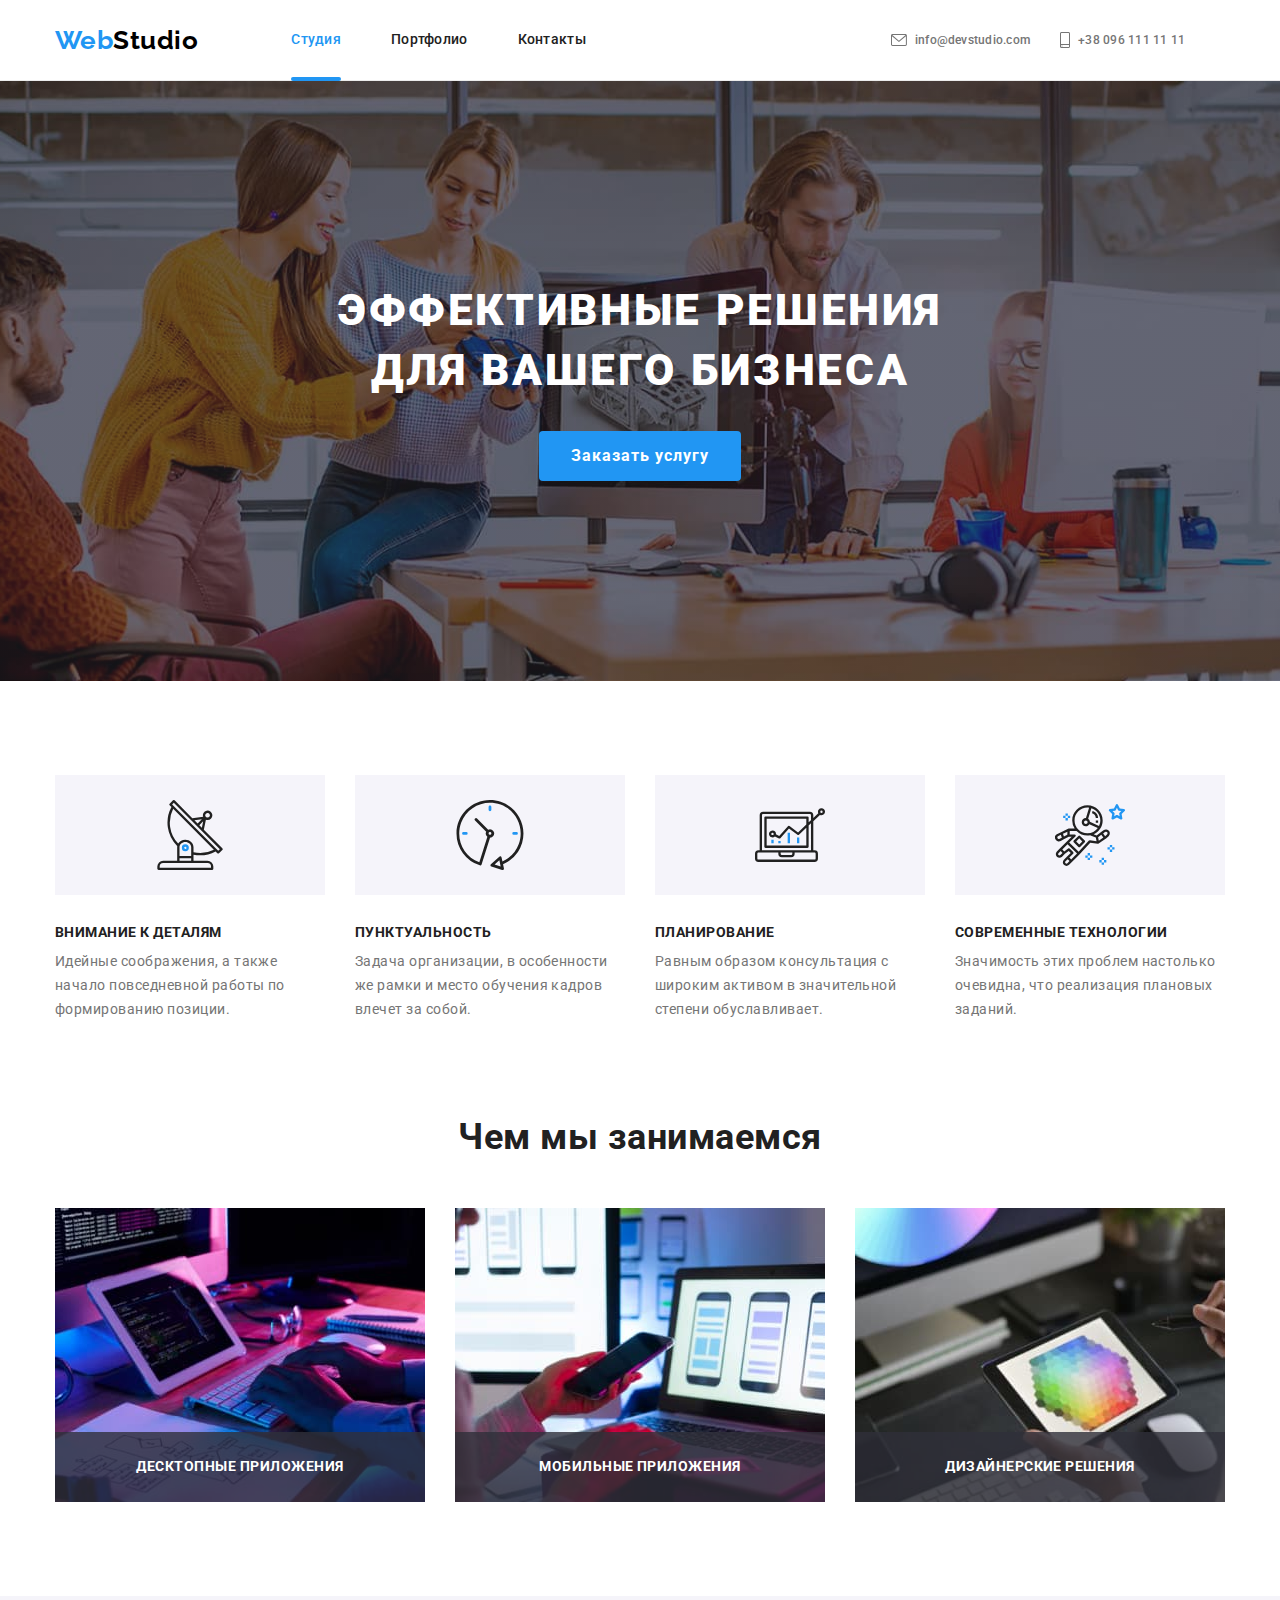
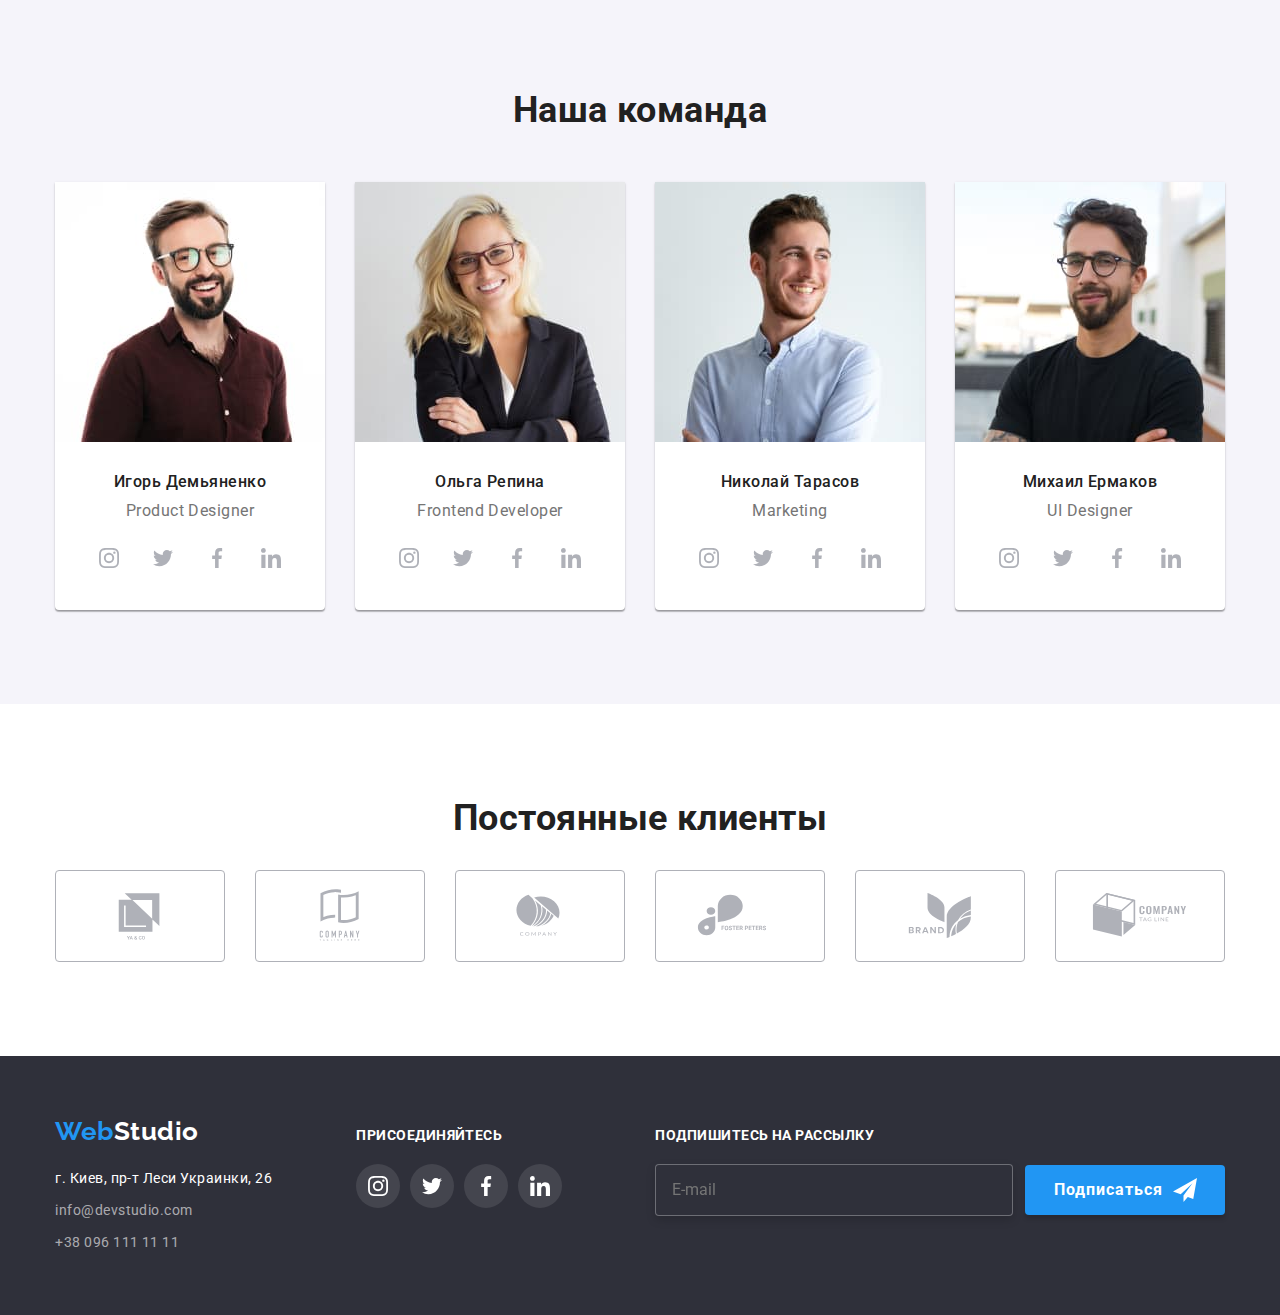
==== commit 06720e6c: "bugfixes" ====
--- a/index.html
+++ b/index.html
@@ -240,52 +240,54 @@
                   src="./images/team-01-450.jpg"
                   alt="Игорь Демьяненко"
               /></picture>
-              <h3 class="team__subtitle">Игорь Демьяненко</h3>
-              <p class="team__text">Product Designer</p>
-              <!--Index - Section 4 (Our team) - Social-->
-              <ul class="social">
-                <li class="social__item">
-                  <a href="https://bit.ly/3wQuslN">
-                    <svg class="social__icon" width="44" height="44">
-                      <use
-                        href="./images/icons.svg#icon-instagram-2"
-                        width="20"
-                        height="20"
-                      ></use></svg
-                  ></a>
-                </li>
-                <li class="social__item">
-                  <a href="https://bit.ly/3wQuslN">
-                    <svg class="social__icon" width="44" height="44">
-                      <use
-                        href="./images/icons.svg#icon-twitter-1"
-                        width="20"
-                        height="20"
-                      ></use></svg
-                  ></a>
-                </li>
-                <li class="social__item">
-                  <a href="https://bit.ly/3wQuslN">
-                    <svg class="social__icon" width="44" height="44">
-                      <use
-                        href="./images/icons.svg#icon-facebook-1"
-                        width="20"
-                        height="20"
-                      ></use></svg
-                  ></a>
-                </li>
-                <li class="social__item">
-                  <a href="https://bit.ly/3wQuslN">
-                    <svg class="social__icon" width="44" height="44">
-                      <use
-                        href="./images/icons.svg#icon-linkedin-1"
-                        width="20"
-                        height="20"
-                      ></use></svg
-                  ></a>
-                </li>
-              </ul>
-              <!--Index - Section 4 (Our team) - Social (End)-->
+              <div class="team__wrapper">
+                <h3 class="team__subtitle">Игорь Демьяненко</h3>
+                <p class="team__text">Product Designer</p>
+                <!--Index - Section 4 (Our team) - Social-->
+                <ul class="social">
+                  <li class="social__item">
+                    <a href="https://bit.ly/3wQuslN">
+                      <svg class="social__icon" width="44" height="44">
+                        <use
+                          href="./images/icons.svg#icon-instagram-2"
+                          width="20"
+                          height="20"
+                        ></use></svg
+                    ></a>
+                  </li>
+                  <li class="social__item">
+                    <a href="https://bit.ly/3wQuslN">
+                      <svg class="social__icon" width="44" height="44">
+                        <use
+                          href="./images/icons.svg#icon-twitter-1"
+                          width="20"
+                          height="20"
+                        ></use></svg
+                    ></a>
+                  </li>
+                  <li class="social__item">
+                    <a href="https://bit.ly/3wQuslN">
+                      <svg class="social__icon" width="44" height="44">
+                        <use
+                          href="./images/icons.svg#icon-facebook-1"
+                          width="20"
+                          height="20"
+                        ></use></svg
+                    ></a>
+                  </li>
+                  <li class="social__item">
+                    <a href="https://bit.ly/3wQuslN">
+                      <svg class="social__icon" width="44" height="44">
+                        <use
+                          href="./images/icons.svg#icon-linkedin-1"
+                          width="20"
+                          height="20"
+                        ></use></svg
+                    ></a>
+                  </li>
+                </ul>
+                <!--Index - Section 4 (Our team) - Social (End)-->
+              </div>
             </li>
             <li class="team__item">
               <picture>
@@ -309,52 +311,54 @@
                   src="./images/team-02-450.jpg"
                   alt="Ольга Репина"
               /></picture>
-              <h3 class="team__subtitle">Ольга Репина</h3>
-              <p class="team__text">Frontend Developer</p>
-              <!--Index - Section 4 (Our team) - Social-->
-              <ul class="social">
-                <li class="social__item">
-                  <a href="https://bit.ly/3wQuslN">
-                    <svg class="social__icon" width="44" height="44">
-                      <use
-                        href="./images/icons.svg#icon-instagram-2"
-                        width="20"
-                        height="20"
-                      ></use></svg
-                  ></a>
-                </li>
-                <li class="social__item">
-                  <a href="https://bit.ly/3wQuslN">
-                    <svg class="social__icon" width="44" height="44">
-                      <use
-                        href="./images/icons.svg#icon-twitter-1"
-                        width="20"
-                        height="20"
-                      ></use></svg
-                  ></a>
-                </li>
-                <li class="social__item">
-                  <a href="https://bit.ly/3wQuslN">
-                    <svg class="social__icon" width="44" height="44">
-                      <use
-                        href="./images/icons.svg#icon-facebook-1"
-                        width="20"
-                        height="20"
-                      ></use></svg
-                  ></a>
-                </li>
-                <li class="social__item">
-                  <a href="https://bit.ly/3wQuslN">
-                    <svg class="social__icon" width="44" height="44">
-                      <use
-                        href="./images/icons.svg#icon-linkedin-1"
-                        width="20"
-                        height="20"
-                      ></use></svg
-                  ></a>
-                </li>
-              </ul>
-              <!--Index - Section 4 (Our team) - Social (End)-->
+              <div class="team__wrapper">
+                <h3 class="team__subtitle">Ольга Репина</h3>
+                <p class="team__text">Frontend Developer</p>
+                <!--Index - Section 4 (Our team) - Social-->
+                <ul class="social">
+                  <li class="social__item">
+                    <a href="https://bit.ly/3wQuslN">
+                      <svg class="social__icon" width="44" height="44">
+                        <use
+                          href="./images/icons.svg#icon-instagram-2"
+                          width="20"
+                          height="20"
+                        ></use></svg
+                    ></a>
+                  </li>
+                  <li class="social__item">
+                    <a href="https://bit.ly/3wQuslN">
+                      <svg class="social__icon" width="44" height="44">
+                        <use
+                          href="./images/icons.svg#icon-twitter-1"
+                          width="20"
+                          height="20"
+                        ></use></svg
+                    ></a>
+                  </li>
+                  <li class="social__item">
+                    <a href="https://bit.ly/3wQuslN">
+                      <svg class="social__icon" width="44" height="44">
+                        <use
+                          href="./images/icons.svg#icon-facebook-1"
+                          width="20"
+                          height="20"
+                        ></use></svg
+                    ></a>
+                  </li>
+                  <li class="social__item">
+                    <a href="https://bit.ly/3wQuslN">
+                      <svg class="social__icon" width="44" height="44">
+                        <use
+                          href="./images/icons.svg#icon-linkedin-1"
+                          width="20"
+                          height="20"
+                        ></use></svg
+                    ></a>
+                  </li>
+                </ul>
+                <!--Index - Section 4 (Our team) - Social (End)-->
+              </div>
             </li>
             <li class="team__item">
               <picture>
@@ -378,52 +382,54 @@
                   src="./images/team-03-450.jpg"
                   alt="Николай Тарасов"
               /></picture>
-              <h3 class="team__subtitle">Николай Тарасов</h3>
-              <p class="team__text">Marketing</p>
-              <!--Index - Section 4 (Our team) - Social-->
-              <ul class="social">
-                <li class="social__item">
-                  <a href="https://bit.ly/3wQuslN">
-                    <svg class="social__icon" width="44" height="44">
-                      <use
-                        href="./images/icons.svg#icon-instagram-2"
-                        width="20"
-                        height="20"
-                      ></use></svg
-                  ></a>
-                </li>
-                <li class="social__item">
-                  <a href="https://bit.ly/3wQuslN">
-                    <svg class="social__icon" width="44" height="44">
-                      <use
-                        href="./images/icons.svg#icon-twitter-1"
-                        width="20"
-                        height="20"
-                      ></use></svg
-                  ></a>
-                </li>
-                <li class="social__item">
-                  <a href="https://bit.ly/3wQuslN">
-                    <svg class="social__icon" width="44" height="44">
-                      <use
-                        href="./images/icons.svg#icon-facebook-1"
-                        width="20"
-                        height="20"
-                      ></use></svg
-                  ></a>
-                </li>
-                <li class="social__item">
-                  <a href="https://bit.ly/3wQuslN">
-                    <svg class="social__icon" width="44" height="44">
-                      <use
-                        href="./images/icons.svg#icon-linkedin-1"
-                        width="20"
-                        height="20"
-                      ></use></svg
-                  ></a>
-                </li>
-              </ul>
-              <!--Index - Section 4 (Our team) - Social (End)-->
+              <div class="team__wrapper">
+                <h3 class="team__subtitle">Николай Тарасов</h3>
+                <p class="team__text">Marketing</p>
+                <!--Index - Section 4 (Our team) - Social-->
+                <ul class="social">
+                  <li class="social__item">
+                    <a href="https://bit.ly/3wQuslN">
+                      <svg class="social__icon" width="44" height="44">
+                        <use
+                          href="./images/icons.svg#icon-instagram-2"
+                          width="20"
+                          height="20"
+                        ></use></svg
+                    ></a>
+                  </li>
+                  <li class="social__item">
+                    <a href="https://bit.ly/3wQuslN">
+                      <svg class="social__icon" width="44" height="44">
+                        <use
+                          href="./images/icons.svg#icon-twitter-1"
+                          width="20"
+                          height="20"
+                        ></use></svg
+                    ></a>
+                  </li>
+                  <li class="social__item">
+                    <a href="https://bit.ly/3wQuslN">
+                      <svg class="social__icon" width="44" height="44">
+                        <use
+                          href="./images/icons.svg#icon-facebook-1"
+                          width="20"
+                          height="20"
+                        ></use></svg
+                    ></a>
+                  </li>
+                  <li class="social__item">
+                    <a href="https://bit.ly/3wQuslN">
+                      <svg class="social__icon" width="44" height="44">
+                        <use
+                          href="./images/icons.svg#icon-linkedin-1"
+                          width="20"
+                          height="20"
+                        ></use></svg
+                    ></a>
+                  </li>
+                </ul>
+                <!--Index - Section 4 (Our team) - Social (End)-->
+              </div>
             </li>
             <li class="team__item">
               <picture>
@@ -447,52 +453,54 @@
                   src="./images/team-04-450.jpg"
                   alt="Михаил Ермаков"
               /></picture>
-              <h3 class="team__subtitle">Михаил Ермаков</h3>
-              <p class="team__text">UI Designer</p>
-              <!--Index - Section 4 (Our team) - Social-->
-              <ul class="social">
-                <li class="social__item">
-                  <a href="https://bit.ly/3wQuslN">
-                    <svg class="social__icon" width="44" height="44">
-                      <use
-                        href="./images/icons.svg#icon-instagram-2"
-                        width="20"
-                        height="20"
-                      ></use></svg
-                  ></a>
-                </li>
-                <li class="social__item">
-                  <a href="https://bit.ly/3wQuslN">
-                    <svg class="social__icon" width="44" height="44">
-                      <use
-                        href="./images/icons.svg#icon-twitter-1"
-                        width="20"
-                        height="20"
-                      ></use></svg
-                  ></a>
-                </li>
-                <li class="social__item">
-                  <a href="https://bit.ly/3wQuslN">
-                    <svg class="social__icon" width="44" height="44">
-                      <use
-                        href="./images/icons.svg#icon-facebook-1"
-                        width="20"
-                        height="20"
-                      ></use></svg
-                  ></a>
-                </li>
-                <li class="social__item">
-                  <a href="https://bit.ly/3wQuslN">
-                    <svg class="social__icon" width="44" height="44">
-                      <use
-                        href="./images/icons.svg#icon-linkedin-1"
-                        width="20"
-                        height="20"
-                      ></use></svg
-                  ></a>
-                </li>
-              </ul>
-              <!--Index - Section 4 (Our team) - Social (End)-->
+              <div class="team__wrapper">
+                <h3 class="team__subtitle">Михаил Ермаков</h3>
+                <p class="team__text">UI Designer</p>
+                <!--Index - Section 4 (Our team) - Social-->
+                <ul class="social">
+                  <li class="social__item">
+                    <a href="https://bit.ly/3wQuslN">
+                      <svg class="social__icon" width="44" height="44">
+                        <use
+                          href="./images/icons.svg#icon-instagram-2"
+                          width="20"
+                          height="20"
+                        ></use></svg
+                    ></a>
+                  </li>
+                  <li class="social__item">
+                    <a href="https://bit.ly/3wQuslN">
+                      <svg class="social__icon" width="44" height="44">
+                        <use
+                          href="./images/icons.svg#icon-twitter-1"
+                          width="20"
+                          height="20"
+                        ></use></svg
+                    ></a>
+                  </li>
+                  <li class="social__item">
+                    <a href="https://bit.ly/3wQuslN">
+                      <svg class="social__icon" width="44" height="44">
+                        <use
+                          href="./images/icons.svg#icon-facebook-1"
+                          width="20"
+                          height="20"
+                        ></use></svg
+                    ></a>
+                  </li>
+                  <li class="social__item">
+                    <a href="https://bit.ly/3wQuslN">
+                      <svg class="social__icon" width="44" height="44">
+                        <use
+                          href="./images/icons.svg#icon-linkedin-1"
+                          width="20"
+                          height="20"
+                        ></use></svg
+                    ></a>
+                  </li>
+                </ul>
+                <!--Index - Section 4 (Our team) - Social (End)-->
+              </div>
             </li>
           </ul>
         </div>
@@ -568,8 +576,8 @@
     </main>
     <!--Footer-->
     <footer class="page-footer">
-      <div class="container container--tablet">
-        <section class="page-footer--display">
+      <div class="container container--tablet container--desktop">
+        <div class="page-footer--display">
           <a href="./index.html" class="page-footer__logo"
             ><span class="page-footer__logo--secondary">Web</span>Studio</a
           >
@@ -589,10 +597,10 @@
               </li>
             </ul>
           </address>
-        </section>
+        </div>
         <!-- Footer - Join -->
-        <section class="join">
-          <h3 class="join__title">Присоединяйтесь</h3>
+        <div class="join">
+          <p class="join__title">Присоединяйтесь</p>
           <ul class="join__list">
             <li class="join__item">
               <a href="https://www.youtube.com/watch?v=dQw4w9WgXcQ">
@@ -635,31 +643,30 @@
               ></a>
             </li>
           </ul>
-        </section>
+        </div>
         <!-- Footer - Subscription -->
-        <section class="subscription">
-          <form class="subscription__form">
-            <label class="subscription__title">Подпишитесь на рассылку</label>
-            <div class="subscription__wrapper">
-              <input
-                class="subscription__input"
-                type="email"
-                name="email"
-                id="email"
-                placeholder="E-mail"
-              />
-              <button class="subscription__btn" type="submit">
-                Подписаться<svg
-                  class="subscription__icon"
-                  width="24"
-                  height="24"
-                >
-                  <use href="./images/icons.svg#icon-send"></use>
-                </svg>
-              </button>
-            </div>
-          </form>
-        </section>
+          <div class="subscription">
+            <form class="subscription__form">
+              <label class="subscription__title">Подпишитесь на рассылку</label>
+              <div class="subscription__wrapper">
+                <input
+                  class="subscription__input"
+                  type="email"
+                  name="email"
+                  id="email"
+                  placeholder="E-mail"
+                />
+                <button class="subscription__btn" type="submit">
+                  Подписаться<svg
+                    class="subscription__icon"
+                    width="24"
+                    height="24"
+                  >
+                    <use href="./images/icons.svg#icon-send"></use>
+                  </svg>
+                </button>
+            </form>
+          </div>
       </div>
     </footer>
     <!-- Modal -->
@@ -712,7 +719,7 @@
               <label class="fieldset__label" for="form-email">Почта</label>
             </div>
 
-            <div class="fieldset__wrapper">
+            <div class="fieldset__wrapper fieldset__wrapper--last">
               <textarea
                 class="fieldset__comment"
                 name="form-comment"
@@ -736,10 +743,10 @@
                 <svg class="checkbox__icon" width="16" height="15">
                   <use href="./images/icons.svg#icon-check"></use>
                 </svg>
-                <p>
+                <span >
                   Соглашаюсь с рассылкой и принимаю
                   <a class="checkbox__terms" href="">Условия договора</a>
-                </p></label
+                </span></label
               >
             </div>
             <button class="fieldset__send" type="submit">Отправить</button>
--- a/css/main.min.css
+++ b/css/main.min.css
@@ -1,2 +1,2 @@
-body{font-family:"Roboto",sans-serif;color:#212121;background-color:#fff;letter-spacing:0.03em}body.modal-open,body.menu-open{overflow:hidden}h1{margin:0;padding:0}h2{margin:0;padding:0}h3{margin:0;padding:0}p{margin:0;padding:0}ul{margin:0;padding:0}button{cursor:pointer}.container{margin-left:auto;margin-right:auto;padding-left:15px;padding-right:15px}@media screen and (min-width: 480px){.container{width:480px}}@media screen and (min-width: 768px){.container{width:768px}}@media screen and (min-width: 1200px){.container{width:1200px}}.page-header{position:relative;border-bottom:1px solid #ececec;padding:10px 0px}.page-header--display{display:flex;align-items:center}@media screen and (min-width: 768px){.page-header{padding:0}}.page-header__logo{color:#000;text-decoration:none;font-family:"Raleway",sans-serif;font-weight:700;font-size:24px;line-height:1.17}.page-header__logo--secondary{color:#2196f3}@media screen and (min-width: 1200px){.page-header__logo{font-size:26px;line-height:1.19}}.page-header__menu{background-color:transparent;border:none;padding:0;margin-left:auto;z-index:1000}.page-header__menu.is-open .page-header__icon--close{display:block}.page-header__menu.is-open .page-header__icon{display:none}@media screen and (min-width: 768px){.page-header__menu{display:none}}.page-header__menu.is-open{display:block}.page-header__menu.is-open+.menu{display:block;position:absolute;top:0%;left:0;width:100%;height:100vh}@media screen and (max-height: 750px){.page-header__menu.is-open+.menu{display:flex;flex-direction:column;justify-content:space-around}}.page-header__icon--close{display:none}.menu{z-index:999;padding:48px 40px;background-color:#fff;overflow-y:scroll}@media screen and (max-width: 767px){.menu{display:none}}@media screen and (min-width: 768px){.menu{display:flex;margin-left:88px;padding:0;overflow-y:visible}}@media screen and (min-width: 1200px){.menu{margin-left:93px}}@media screen and (min-width: 768px){.navigation{margin-right:84px;display:flex;justify-content:center;align-items:center}}@media screen and (min-width: 1200px){.navigation{margin-right:305px}}.navigation__list{font-weight:500;font-size:40px;line-height:1.175;letter-spacing:0.02em;list-style:none}@media screen and (min-width: 768px){.navigation__list{display:flex}}.navigation__item{position:relative}.navigation__item:not(:last-child){margin-bottom:30px}@media screen and (min-width: 768px){.navigation__item:not(:last-child){margin-right:50px;margin-bottom:0px}.navigation__item--current{color:#2196f3}.navigation__item--current::after{content:'';display:inline-block;background:#2196f3;border-radius:2px;position:absolute;left:0;height:4px;width:100%;bottom:-1px}}.navigation__link{color:inherit;text-decoration:none;display:block;transition-property:color;transition-duration:250ms;transition-timing-function:cubic-bezier(0.4, 0, 0.2, 1)}.navigation__link:hover,.navigation__link:focus{color:#2196f3}@media screen and (min-width: 768px){.navigation__link{font-weight:500;font-size:14px;line-height:1.14;letter-spacing:0.02em;padding:32px 0}}.contacts{font-weight:500;font-size:14px;line-height:1.14;letter-spacing:0.02em;list-style:none;margin-top:302px}@media screen and (max-height: 750px), (min-width: 768px){.contacts{margin-top:0px}}@media screen and (min-width: 768px){.contacts{display:flex;flex-direction:column-reverse;justify-content:center}}@media screen and (min-width: 1200px){.contacts{display:flex;flex-direction:row-reverse;justify-content:center;align-items:center}}.contacts__item:first-child{margin-bottom:30px}@media screen and (min-width: 768px){.contacts__item:first-child{margin-bottom:0px;margin-top:10px}}@media screen and (min-width: 1200px){.contacts__item:first-child{margin-top:0px;margin-left:30px}}.contacts__link{text-decoration:none;transition-property:color;transition-duration:250ms;transition-timing-function:cubic-bezier(0.4, 0, 0.2, 1)}.contacts__link.conctacts__item--tel{font-weight:500;font-size:34px;line-height:1.176;letter-spacing:0.02em;color:#2196f3}.contacts__link.contacts__item--email{font-weight:500;font-size:24px;line-height:1.166;letter-spacing:0.02em;color:#757575}@media screen and (min-width: 768px){.contacts__link.conctacts__item--tel,.contacts__link.contacts__item--email{font-weight:500;font-size:12px;line-height:1.17;letter-spacing:0.02em;color:#757575}.contacts__link.conctacts__item--tel:hover,.contacts__link.contacts__item--email:hover,.contacts__link.conctacts__item--tel:focus,.contacts__link.contacts__item--email:focus{color:#2196f3}}@media screen and (min-width: 1200px){.contacts__link{display:flex;align-items:center}}.contacts__icon{margin-right:8px;fill:currentColor}@media screen and (max-width: 767px){.contacts__icon{display:none}}.header-social{margin-top:64px;list-style:none;display:flex;flex-wrap:wrap}@media screen and (min-width: 768px){.header-social{display:none}}@media screen and (max-height: 750px){.header-social{margin-top:0px}}.header-social__item{padding-right:10px}.header-social__item:not(:first-child){padding-left:10px}.header-social__item:not(:last-child){border-right:1px solid rgba(33,33,33,0.2)}.header-social__link{font-weight:500;font-size:18px;line-height:1.22;letter-spacing:0.02em;text-decoration:none;color:#2196f3}.hero{background-color:#2f303a;background-image:linear-gradient(rgba(47,48,58,0.4), rgba(47,48,58,0.4)),url(../images/hero-mobile.jpg);background-repeat:no-repeat;background-position:center;background-size:cover;text-align:center}@media (min-device-pixel-ratio: 2), (min-resolution: 192dpi), (min-resolution: 2dppx){.hero{background-image:linear-gradient(rgba(47,48,58,0.4), rgba(47,48,58,0.4)),url(../images/hero-mobile@2x.jpg)}}@media screen and (min-width: 768px){.hero{background-image:linear-gradient(rgba(47,48,58,0.4), rgba(47,48,58,0.4)),url(../images/hero-tablet.jpg)}}@media screen and (min-width: 768px) and (min-device-pixel-ratio: 2), screen and (min-width: 768px) and (min-resolution: 192dpi), screen and (min-width: 768px) and (min-resolution: 2dppx){.hero{background-image:linear-gradient(rgba(47,48,58,0.4), rgba(47,48,58,0.4)),url(../images/hero-tablet@2x.jpg)}}@media screen and (min-width: 1200px){.hero{background-image:linear-gradient(rgba(47,48,58,0.4), rgba(47,48,58,0.4)),url(../images/hero-desktop.jpg)}}@media screen and (min-width: 1200px) and (min-device-pixel-ratio: 2), screen and (min-width: 1200px) and (min-resolution: 192dpi), screen and (min-width: 1200px) and (min-resolution: 2dppx){.hero{background-image:linear-gradient(rgba(47,48,58,0.4), rgba(47,48,58,0.4)),url(../images/hero-desktop@2x.jpg)}}.hero--wrapper{padding:118px 60px}@media screen and (min-width: 768px){.hero--wrapper{padding:118px 204px}}@media screen and (min-width: 1200px){.hero--wrapper{padding:200px 0px}}.hero__title{color:#fff;font-weight:900;text-align:center;letter-spacing:0.06em;text-transform:uppercase;margin-bottom:30px;font-size:26px;line-height:1.62}@media screen and (min-width: 1200px){.hero__title{font-size:44px;line-height:1.36}}.hero__btn{color:#fff;background-color:#2196f3;border:none;font-weight:700;font-size:16px;line-height:1.87;text-align:center;letter-spacing:0.06em;border-radius:4px;min-width:200px;padding:10px 32px;transition:background-color 250ms cubic-bezier(0.4, 0, 0.2, 1)}.hero__btn:hover,.hero__btn:focus{background-color:#188ce8}.features{padding-top:60px;padding-bottom:60px}@media screen and (min-width: 1200px){.features{padding-top:94px;padding-bottom:94px}}.features__title{clip:rect(1px, 1px, 1px, 1px);clip-path:inset(50%);height:1px;width:1px;margin:-1px;overflow:hidden;padding:0;position:absolute}.features__list{list-style:none;margin-left:auto;margin-right:auto}@media screen and (min-width: 768px){.features__list{display:flex;flex-wrap:wrap;justify-content:space-between;gap:30px}}@media screen and (max-width: 767px){.features__item:not(:first-child){margin-top:30px}}@media screen and (min-width: 768px){.features__item{width:calc((100% - 30px) / 2)}}@media screen and (min-width: 1200px){.features__item{width:calc((100% - 90px) / 4)}}.features__icon--wrapper{width:100%;height:120px;background-color:#f5f4fa;display:flex;align-items:center;justify-content:center}.features__icon{background-color:#f5f4fa;border-radius:4px;width:70px;height:70px}.features__subtitle{font-weight:700;font-size:14px;line-height:1.14;text-transform:uppercase;margin-top:30px;margin-bottom:10px;text-align:center}@media screen and (min-width: 1200px){.features__subtitle{text-align:left}}.features__text{color:#757575;font-size:14px;line-height:1.71;text-align:left}.work{display:none}@media screen and (min-width: 1200px){.work{display:block;padding-top:0px;padding-bottom:94px}}.work__title{font-weight:700;font-size:36px;line-height:1.17;text-align:center;margin-bottom:50px}.work__list{display:flex;justify-content:space-between}.work__item{list-style:none;display:inline-block;position:relative}.work__img{display:block}.work__text{position:absolute;bottom:0;padding:27px 0px;width:100%;background-color:rgba(47,48,58,0.8);font-weight:700;font-size:14px;line-height:1.14;text-align:center;text-transform:uppercase;color:#fff}.team{background:#f5f4fa;padding-top:60px;padding-bottom:60px}@media screen and (min-width: 1200px){.team{padding-top:94px;padding-bottom:94px}}.team__title{font-weight:700;text-align:center;font-size:28px;line-height:1.18;margin-bottom:30px}@media screen and (min-width: 1200px){.team__title{font-size:36px;line-height:1.166;margin-bottom:50px}}.team__list{list-style:none}@media screen and (min-width: 768px){.team__list{display:flex;flex-wrap:wrap;justify-content:space-between;gap:30px}}.team__item{background-color:#fff;box-shadow:0px 1px 3px rgba(0,0,0,0.12),0px 1px 1px rgba(0,0,0,0.14),0px 2px 1px rgba(0,0,0,0.2);border-radius:0px 0px 4px 4px;padding-bottom:24px}@media screen and (max-width: 767px){.team__item{margin-bottom:30px}.team__item:last-child{margin-bottom:0px}}@media screen and (min-width: 768px){.team__item{width:calc((100% - 30px) / 2)}}@media screen and (min-width: 1200px){.team__item{width:calc((100% - 90px) / 4);padding-bottom:30px}}.team__img{display:block;width:calc(100vw - 30px);max-width:450px;height:auto}@media screen and (min-width: 768px){.team__img{width:100%}}.team__subtitle{font-weight:500;font-size:16px;line-height:1.19;text-align:center;margin-top:30px;margin-bottom:10px}.team__text{color:#757575;font-size:16px;line-height:1.19;text-align:center}.social{display:flex;list-style:none;justify-content:center;margin-top:16px}.social__item{width:44px;height:44px;border-radius:50%;transition-property:background-color;transition-duration:250ms;transition-timing-function:cubic-bezier(0.4, 0, 0.2, 1)}.social__item:not(:first-child){margin-left:10px}.social__item:hover{background-color:#2196f3}.social__icon{fill:#afb1b8;padding:12px;transition-property:fill;transition-duration:250ms;transition-timing-function:cubic-bezier(0.4, 0, 0.2, 1)}.social__icon:hover,.social__icon:focus{fill:#fff}.customers{padding-top:60px;padding-bottom:60px}@media screen and (min-width: 1200px){.customers{padding-top:94px;padding-bottom:94px}}.customers__title{font-weight:700;text-align:center;font-size:28px;line-height:1.18;margin-bottom:30px}@media screen and (min-width: 1200px){.customers__title{font-size:36px;line-height:1.166}}.customers__list{display:flex;flex-wrap:wrap;list-style:none;gap:30px}.customers__item{display:inline-block;width:calc((100% - 30px) / 2);border:1px solid #afb1b8;border-radius:4px;transition-property:border-color;transition-duration:250ms;transition-timing-function:cubic-bezier(0.4, 0, 0.2, 1)}.customers__item:hover{border-color:#2196f3}.customers__item:hover .customers__icon{fill:#2196f3}@media screen and (min-width: 768px){.customers__item{width:calc((100% - 30px * 2) / 3)}}@media screen and (min-width: 1200px){.customers__item{width:calc((100% - 30px * 5) / 6)}}.customers__item a{display:flex;align-items:center;justify-content:center;padding:15px 0px}.customers__icon{fill:#afb1b8;transition-property:fill;transition-duration:250ms;transition-timing-function:cubic-bezier(0.4, 0, 0.2, 1);width:106px;height:60px}.backdrop{position:fixed;top:0;left:0;width:100%;height:100%;background-color:rgba(0,0,0,0.2);transition-property:opacity;transition-duration:250ms;transition-timing-function:cubic-bezier(0.4, 0, 0.2, 1);overflow-y:scroll;z-index:10000}.backdrop.is-hidden{visibility:hidden;opacity:0;pointer-events:none}.backdrop.is-hidden .modal{visibility:hidden;opacity:0;transform:translate(-50%, -50%) scale(0.9)}.modal{position:absolute;width:calc(100% - 30px);max-width:450px;top:50%;left:50%;transform:translate(-50%, -50%) scale(1);padding:40px;background-color:#fff;box-shadow:0px 1px 3px rgba(0,0,0,0.12),0px 1px 1px rgba(0,0,0,0.14),0px 2px 1px rgba(0,0,0,0.2);border-radius:4px;transition-property:opacity visibility transform;transition-duration:250ms;transition-timing-function:cubic-bezier(0.4, 0, 0.2, 1)}@media screen and (max-height: 625px){.modal{top:0%;transform:translate(-50%, 0) scale(1)}}@media screen and (min-width: 1200px){.modal{max-width:528px}}.modal__btn{width:30px;height:30px;border-radius:50%;background:#fff;border:1px solid rgba(0,0,0,0.1);display:flex;justify-content:center;align-items:center;position:absolute;top:8px;right:8px}.modal__btn:hover .modal__icon{fill:#2196f3}.modal__icon{transition:fill 250ms cubic-bezier(0.4, 0, 0.2, 1)}.modal__title{font-weight:700;font-size:20px;line-height:1.15;text-align:center;color:#212121;margin-bottom:30px}.fieldset{display:flex;flex-direction:column;margin:0px;padding:0px;border:none}.fieldset__label{font-size:12px;line-height:1.17;letter-spacing:0.01em;color:#757575;position:absolute;bottom:calc(100% + 4px);left:0;transition:color 250ms cubic-bezier(0.4, 0, 0.2, 1)}.fieldset__wrapper{position:relative;display:flex;margin-bottom:28px}.fieldset__wrapper:last-child{margin-bottom:20px}.fieldset__input{border:1px solid rgba(33,33,33,0.2);border-radius:4px;min-height:40px;width:100%;padding-left:42px;transition:border-color 250ms cubic-bezier(0.4, 0, 0.2, 1)}.fieldset__input:focus-visible{border:1px solid #2196f3;outline:transparent}.fieldset__input:focus-visible+.fieldset__icon{fill:#2196f3}.fieldset__input:focus-visible ~ .fieldset__label{color:#2196f3}.fieldset__icon{position:absolute;top:11px;left:12px;transition:fill 250ms cubic-bezier(0.4, 0, 0.2, 1)}.fieldset__comment{padding:12px 16px;resize:none;border:1px solid rgba(33,33,33,0.2);border-radius:4px;width:100%;font-style:normal;font-size:14px;line-height:1.14;letter-spacing:0.01em;transition:border-color 250ms cubic-bezier(0.4, 0, 0.2, 1)}.fieldset__comment:focus-visible{border:1px solid #2196f3;outline:transparent}.fieldset__comment:focus-visible ~ .fieldset__label{color:#2196f3}@media screen and (min-width: 1200px){.fieldset__comment{font-size:12px;line-height:1.166}}.fieldset__send{background:#2196f3;box-shadow:0px 4px 4px rgba(0,0,0,0.15);border-radius:4px;border-color:transparent;padding:10px 55px 10px 56px;font-weight:700;font-size:16px;line-height:1.88;display:flex;margin-left:auto;margin-right:auto;margin-top:30px;letter-spacing:0.06em;color:#fff;transition:background-color 250ms cubic-bezier(0.4, 0, 0.2, 1)}.fieldset__send:hover{background:#188ce8}.checkbox{display:flex}.checkbox__input{-webkit-appearance:none;-moz-appearance:none;appearance:none}.checkbox__input:checked+.checkbox__label .checkbox__icon{border:none;fill:#2196f3}.checkbox__label{display:flex;align-items:center;font-weight:400;font-size:12px;line-height:1.17;letter-spacing:0.03em;color:#757575}@media screen and (min-width: 1200px){.checkbox__label{font-size:14px;line-height:1.71}}.checkbox__icon{border:2px solid #212121;border-radius:4px;fill:transparent;margin-right:8px}.checkbox__terms{color:#2196f3}.checkbox__terms:visited{color:#2196f3}.page-footer{color:#fff;background-color:#2f303a;padding:60px 0px}@media screen and (min-width: 768px){.container--tablet{display:flex;flex-wrap:wrap;justify-content:center;align-items:flex-start}}@media screen and (min-width: 1200px){.container--desktop{flex-wrap:nowrap}}.page-footer--display{display:flex;flex-direction:column;justify-items:center;align-items:center;flex-wrap:wrap}@media screen and (min-width: 1200px){.page-footer--display{align-items:flex-start}}.page-footer__logo{color:inherit;text-decoration:none;font-family:'Raleway';font-style:normal;font-weight:700;margin-bottom:20px;display:block;font-size:24px;line-height:1.17}.page-footer__logo:visited{color:inherit}@media screen and (min-width: 1200px){.page-footer__logo{font-size:26px;line-height:1.19}}.page-footer__logo .page-footer__logo--secondary{color:#2196f3}.address{font-style:normal;font-size:14px;line-height:1.71}.address__text{margin-bottom:8px}.address__list{list-style:none;text-align:center}@media screen and (min-width: 1200px){.address__list{text-align:left}}.address__item:not(:last-child){margin-bottom:8px}.address__link{color:rgba(255,255,255,0.6);text-decoration:none;transition-property:color;transition-duration:250ms;transition-timing-function:cubic-bezier(0.4, 0, 0.2, 1)}.address__link:hover,.address__link:focus{color:#2196f3;text-decoration:none}.join{display:flex;flex-direction:column;align-items:center;margin:60px 0px}@media screen and (min-width: 768px){.join{margin:0px 0px 0px 165px}}@media screen and (min-width: 1200px){.join{margin-left:70px;padding-top:12px;align-items:flex-start}}.join__title{font-weight:700;font-size:14px;line-height:1.14;text-transform:uppercase;margin-bottom:20px}.join__list{display:flex;list-style:none}.join__item{width:44px;height:44px;background-color:rgba(255,255,255,0.1);border-radius:50%;transition-property:background-color;transition-duration:250ms;transition-timing-function:cubic-bezier(0.4, 0, 0.2, 1)}.join__item:not(:first-child){margin-left:10px}.join__item:hover{background-color:#2196f3}.join__icon{fill:#fff;padding:12px}.subscription{display:flex;flex-direction:column;align-items:center}@media screen and (min-width: 768px){.subscription{margin-top:60px}}@media screen and (min-width: 1200px){.subscription{margin-top:0px;margin-left:93px;padding-top:12px}}.subscription__title{display:block;font-size:14px;font-weight:700;line-height:1.14;text-transform:uppercase;margin-bottom:20px;text-align:center}@media screen and (min-width: 1200px){.subscription__title{text-align:left}}.subscription__wrapper{display:flex;flex-direction:column;align-items:center;width:100%}@media screen and (min-width: 1200px){.subscription__wrapper{flex-direction:row}}.subscription__input{border:1px solid rgba(255,255,255,0.3);filter:drop-shadow(0px 4px 4px rgba(0,0,0,0.15));border-radius:4px;background-color:#2f303a;padding:15px 0px 15px 16px;width:calc(100vw - 30px);max-width:450px;margin-bottom:20px;line-height:1.25}@media screen and (min-width: 1200px){.subscription__input{max-width:358px;margin-bottom:0px;margin-right:12px}}.subscription__btn{background-color:#2196f3;box-shadow:0px 4px 4px rgba(0,0,0,0.15);border-width:0px;border-radius:4px;border-color:transparent;font-weight:700;font-size:16px;line-height:1.88;display:flex;align-items:center;text-align:center;letter-spacing:0.06em;color:#fff;padding:10px 28px 10px 29px}.subscription__icon{margin-left:10px}.projects{padding-top:60px;padding-bottom:60px}@media screen and (min-width: 1200px){.projects{padding-top:94px;padding-bottom:94px}}.projects__title{clip:rect(1px, 1px, 1px, 1px);clip-path:inset(50%);height:1px;width:1px;margin:-1px;overflow:hidden;padding:0;position:absolute}.categories{list-style:none;display:flex;flex-wrap:wrap;justify-content:flex-start;margin-bottom:40px}@media screen and (min-width: 768px){.categories{justify-content:center;margin-bottom:30px}}.categories__item{margin-bottom:15px;margin-right:8px}@media screen and (min-width: 768px){.categories__item{margin-bottom:0px}}.categories__btn{background-color:#f5f4fa;border:none;font-weight:500;font-size:16px;line-height:1.62;text-align:center;padding:6px 22px;border-radius:4px;transition-property:color, background-color, box-shadow;transition-duration:250ms;transition-timing-function:cubic-bezier(0.4, 0, 0.2, 1)}.categories__btn:hover,.categories__btn:focus{color:#fff;background-color:#2196f3;box-shadow:0px 3px 1px rgba(0,0,0,0.1),0px 1px 2px rgba(0,0,0,0.08),0px 2px 2px rgba(0,0,0,0.12)}.projects__list{list-style:none;display:flex;flex-wrap:wrap;gap:30px}.projects__item{border-bottom:1px solid #eeeeee;padding-bottom:20px;overflow:hidden;transition-property:box-shadow;transition-duration:250ms;transition-timing-function:cubic-bezier(0.4, 0, 0.2, 1)}.projects__item:hover{box-shadow:0px 1px 1px rgba(0,0,0,0.12),0px 4px 4px rgba(0,0,0,0.06),1px 4px 6px rgba(0,0,0,0.16)}.projects__item:hover .projects__slidetext{transform:translateY(0%)}@media screen and (min-width: 768px){.projects__item{width:calc((100% - 30px) / 2)}}@media screen and (min-width: 1200px){.projects__item{width:calc((100% - 30px * 2) / 3)}}.projects__link{text-decoration:none}.projects__link:visited{color:inherit}.projects__wrapper{position:relative;overflow:hidden}.projects__img{display:block;width:calc(100vw - 30px);max-width:450px;height:auto;max-height:294px}@media screen and (min-width: 768px){.projects__img{width:100%}}.projects__slidetext{position:absolute;top:0;left:0;padding:77px 24px;height:100%;transform:translateY(100%);font-size:18px;line-height:1.56;color:#ffffff;background-color:rgba(33,150,243,0.9);transition-property:transform;transition-duration:250ms;transition-timing-function:cubic-bezier(0.4, 0, 0.2, 1)}@media screen and (min-width: 768px){.projects__slidetext{padding:49px 24px 0px}}@media screen and (min-width: 1200px){.projects__slidetext{padding:63px 24px 0px}}.projects__subtitle{margin-top:20px;margin-bottom:4px;font-weight:700;font-size:18px;line-height:2;letter-spacing:0.06em}.projects__text{font-size:16px;line-height:1.88;color:#757575}.projects__text,.projects__subtitle{padding-left:24px;padding-right:24px}
+body{font-family:"Roboto",sans-serif;color:#212121;background-color:#fff;letter-spacing:0.03em}body.modal-open,body.menu-open{overflow:hidden}h1{margin:0;padding:0}h2{margin:0;padding:0}h3{margin:0;padding:0}p{margin:0;padding:0}ul{margin:0;padding:0}button{cursor:pointer}.container{margin-left:auto;margin-right:auto;padding-left:15px;padding-right:15px}@media screen and (min-width: 480px){.container{width:480px}}@media screen and (min-width: 768px){.container{width:768px}}@media screen and (min-width: 1200px){.container{width:1200px}}.page-header{position:relative;border-bottom:1px solid #ececec;padding:10px 0px}.page-header--display{display:flex;align-items:center}@media screen and (min-width: 768px){.page-header{padding:0}}.page-header__logo{color:#000;text-decoration:none;font-family:"Raleway",sans-serif;font-weight:700;font-size:24px;line-height:1.17}.page-header__logo--secondary{color:#2196f3}@media screen and (min-width: 1200px){.page-header__logo{font-size:26px;line-height:1.19}}.page-header__menu{background-color:transparent;border:none;padding:0;margin-left:auto;z-index:1000}.page-header__menu.is-open .page-header__icon--close{display:block}.page-header__menu.is-open .page-header__icon{display:none}@media screen and (min-width: 768px){.page-header__menu{display:none}}.page-header__menu.is-open{display:block}.page-header__menu.is-open+.menu{display:block;position:absolute;top:0%;left:0;width:100%;height:100vh}@media screen and (max-height: 750px){.page-header__menu.is-open+.menu{display:flex;flex-direction:column;justify-content:space-around}}.page-header__icon--close{display:none}.menu{z-index:999;padding:48px 40px;background-color:#fff;overflow-y:scroll}@media screen and (max-width: 767px){.menu{display:none}}@media screen and (min-width: 768px){.menu{display:flex;margin-left:88px;padding:0;overflow-y:visible}.menu.is-open{display:block;position:absolute;top:0%;left:0;width:100%;height:100vh;padding:48px 40px;margin-left:0px;overflow-y:scroll}.menu.is-open .navigation{display:block;margin-right:0px}.menu.is-open .navigation__list{display:block}.menu.is-open .navigation__item:not(:last-child){margin-right:0px;margin-bottom:30px}.menu.is-open .navigation__item--current{color:#212121}.menu.is-open .navigation__item--current::after{content:'';background:transparent}.menu.is-open .navigation__link{font-weight:500;font-size:40px;line-height:1.175;letter-spacing:0.02em;padding:0px}.menu.is-open .contacts{margin-top:302px;display:block}}@media screen and (min-width: 768px) and (max-height: 750px){.menu.is-open .contacts{margin-top:20px;margin-bottom:20px}}@media screen and (min-width: 768px){.menu.is-open .contacts__item:first-child{margin-bottom:30px;margin-top:0px;margin-left:0px}.menu.is-open .contacts__link.conctacts__item--tel{font-size:34px;line-height:1.176;letter-spacing:0.02em;color:#2196f3}.menu.is-open .contacts__link.contacts__item--email{font-size:24px;line-height:1.166;letter-spacing:0.02em;color:#757575}.menu.is-open .contacts__icon{display:none}.menu.is-open .header-social{display:flex}}@media screen and (min-width: 768px) and (max-height: 750px){.menu.is-open .header-social{margin-top:0px}}@media screen and (min-width: 1200px){.menu{margin-left:93px}}@media screen and (min-width: 768px){.navigation{margin-right:84px;display:flex;justify-content:center;align-items:center}}@media screen and (min-width: 1200px){.navigation{margin-right:305px}}.navigation__list{font-weight:500;font-size:40px;line-height:1.175;letter-spacing:0.02em;list-style:none}@media screen and (min-width: 768px){.navigation__list{display:flex}}.navigation__item{position:relative}.navigation__item:not(:last-child){margin-bottom:30px}@media screen and (min-width: 768px){.navigation__item:not(:last-child){margin-right:50px;margin-bottom:0px}.navigation__item--current{color:#2196f3}.navigation__item--current::after{content:'';display:inline-block;background:#2196f3;border-radius:2px;position:absolute;left:0;height:4px;width:100%;bottom:-1px}}.navigation__link{color:inherit;text-decoration:none;display:block;transition-property:color;transition-duration:250ms;transition-timing-function:cubic-bezier(0.4, 0, 0.2, 1)}.navigation__link:hover,.navigation__link:focus{color:#2196f3}@media screen and (min-width: 768px){.navigation__link{font-weight:500;font-size:14px;line-height:1.14;letter-spacing:0.02em;padding:32px 0}}.contacts{font-weight:500;font-size:14px;line-height:1.14;letter-spacing:0.02em;list-style:none;margin-top:302px}@media screen and (max-height: 750px), (min-width: 768px){.contacts{margin-top:0px}}@media screen and (min-width: 768px){.contacts{display:flex;flex-direction:column-reverse;justify-content:center}}@media screen and (min-width: 1200px){.contacts{display:flex;flex-direction:row-reverse;justify-content:center;align-items:center}}.contacts__item:first-child{margin-bottom:30px}@media screen and (min-width: 768px){.contacts__item:first-child{margin-bottom:0px;margin-top:10px}}@media screen and (min-width: 1200px){.contacts__item:first-child{margin-top:0px;margin-left:30px}}.contacts__link{text-decoration:none;transition-property:color;transition-duration:250ms;transition-timing-function:cubic-bezier(0.4, 0, 0.2, 1)}.contacts__link.conctacts__item--tel{font-weight:500;font-size:34px;line-height:1.176;letter-spacing:0.02em;color:#2196f3}.contacts__link.contacts__item--email{font-weight:500;font-size:24px;line-height:1.166;letter-spacing:0.02em;color:#757575}@media screen and (min-width: 768px){.contacts__link.conctacts__item--tel,.contacts__link.contacts__item--email{font-size:12px;line-height:1.17;letter-spacing:0.02em;color:#757575}.contacts__link.conctacts__item--tel:hover,.contacts__link.contacts__item--email:hover,.contacts__link.conctacts__item--tel:focus,.contacts__link.contacts__item--email:focus{color:#2196f3}}@media screen and (min-width: 1200px){.contacts__link{display:flex;align-items:center}}.contacts__icon{margin-right:8px;fill:currentColor}@media screen and (max-width: 767px){.contacts__icon{display:none}}.header-social{margin-top:64px;list-style:none;display:flex;flex-wrap:wrap}@media screen and (min-width: 768px){.header-social{display:none}}@media screen and (max-height: 750px){.header-social{margin-top:0px}}.header-social__item{padding-right:10px}.header-social__item:not(:first-child){padding-left:10px}.header-social__item:not(:last-child){border-right:1px solid rgba(33,33,33,0.2)}.header-social__link{font-weight:500;font-size:18px;line-height:1.22;letter-spacing:0.02em;text-decoration:none;color:#2196f3}.hero{background-color:#2f303a;background-image:linear-gradient(rgba(47,48,58,0.4), rgba(47,48,58,0.4)),url(../images/hero-mobile.jpg);background-repeat:no-repeat;background-position:center;background-size:cover;text-align:center}@media (min-device-pixel-ratio: 2), (min-resolution: 192dpi), (min-resolution: 2dppx){.hero{background-image:linear-gradient(rgba(47,48,58,0.4), rgba(47,48,58,0.4)),url(../images/hero-mobile@2x.jpg)}}@media screen and (min-width: 768px){.hero{background-image:linear-gradient(rgba(47,48,58,0.4), rgba(47,48,58,0.4)),url(../images/hero-tablet.jpg)}}@media screen and (min-width: 768px) and (min-device-pixel-ratio: 2), screen and (min-width: 768px) and (min-resolution: 192dpi), screen and (min-width: 768px) and (min-resolution: 2dppx){.hero{background-image:linear-gradient(rgba(47,48,58,0.4), rgba(47,48,58,0.4)),url(../images/hero-tablet@2x.jpg)}}@media screen and (min-width: 1200px){.hero{background-image:linear-gradient(rgba(47,48,58,0.4), rgba(47,48,58,0.4)),url(../images/hero-desktop.jpg)}}@media screen and (min-width: 1200px) and (min-device-pixel-ratio: 2), screen and (min-width: 1200px) and (min-resolution: 192dpi), screen and (min-width: 1200px) and (min-resolution: 2dppx){.hero{background-image:linear-gradient(rgba(47,48,58,0.4), rgba(47,48,58,0.4)),url(../images/hero-desktop@2x.jpg)}}.hero--wrapper{padding:118px 60px}@media screen and (min-width: 768px){.hero--wrapper{padding:118px 204px}}@media screen and (min-width: 1200px){.hero--wrapper{padding:200px 0px}}.hero__title{color:#fff;font-weight:900;text-align:center;letter-spacing:0.06em;text-transform:uppercase;margin-bottom:30px;font-size:26px;line-height:1.62}@media screen and (min-width: 1200px){.hero__title{font-size:44px;line-height:1.36}}.hero__btn{color:#fff;background-color:#2196f3;border:none;font-weight:700;font-size:16px;line-height:1.87;text-align:center;letter-spacing:0.06em;border-radius:4px;min-width:200px;padding:10px 32px;transition:background-color 250ms cubic-bezier(0.4, 0, 0.2, 1)}.hero__btn:hover,.hero__btn:focus{background-color:#188ce8}.features{padding-top:60px;padding-bottom:60px}@media screen and (min-width: 1200px){.features{padding-top:94px;padding-bottom:94px}}.features__title{clip:rect(1px, 1px, 1px, 1px);clip-path:inset(50%);height:1px;width:1px;margin:-1px;overflow:hidden;padding:0;position:absolute}.features__list{list-style:none;margin-left:auto;margin-right:auto}@media screen and (min-width: 768px){.features__list{display:flex;flex-wrap:wrap;justify-content:space-between;gap:30px}}@media screen and (max-width: 767px){.features__item:not(:first-child){margin-top:30px}}@media screen and (min-width: 768px){.features__item{width:calc((100% - 30px) / 2)}}@media screen and (min-width: 1200px){.features__item{width:calc((100% - 90px) / 4)}}.features__icon--wrapper{width:100%;height:120px;background-color:#f5f4fa;display:flex;align-items:center;justify-content:center}.features__icon{background-color:#f5f4fa;border-radius:4px;width:70px;height:70px}.features__subtitle{font-weight:700;font-size:14px;line-height:1.14;text-transform:uppercase;margin-top:30px;margin-bottom:10px;text-align:center}@media screen and (min-width: 1200px){.features__subtitle{text-align:left}}.features__text{color:#757575;font-size:14px;line-height:1.71;text-align:left}.work{display:none}@media screen and (min-width: 1200px){.work{display:block;padding-top:0px;padding-bottom:94px}}.work__title{font-weight:700;font-size:36px;line-height:1.17;text-align:center;margin-bottom:50px}.work__list{display:flex;justify-content:space-between}.work__item{list-style:none;display:inline-block;position:relative}.work__img{display:block}.work__text{position:absolute;bottom:0;padding:27px 0px;width:100%;background-color:rgba(47,48,58,0.8);font-weight:700;font-size:14px;line-height:1.14;text-align:center;text-transform:uppercase;color:#fff}.team{background:#f5f4fa;padding-top:60px;padding-bottom:60px}@media screen and (min-width: 1200px){.team{padding-top:94px;padding-bottom:94px}}.team__title{font-weight:700;text-align:center;font-size:28px;line-height:1.18;margin-bottom:30px}@media screen and (min-width: 1200px){.team__title{font-size:36px;line-height:1.166;margin-bottom:50px}}.team__list{list-style:none}@media screen and (min-width: 768px){.team__list{display:flex;flex-wrap:wrap;justify-content:space-between;gap:30px}}.team__item{background-color:#fff;box-shadow:0px 1px 3px rgba(0,0,0,0.12),0px 1px 1px rgba(0,0,0,0.14),0px 2px 1px rgba(0,0,0,0.2);border-radius:0px 0px 4px 4px}@media screen and (max-width: 767px){.team__item{margin-bottom:30px}.team__item:last-child{margin-bottom:0px}}@media screen and (min-width: 768px){.team__item{width:calc((100% - 30px) / 2)}}@media screen and (min-width: 1200px){.team__item{width:calc((100% - 90px) / 4)}}.team__img{display:block;width:calc(100vw - 30px);max-width:450px;height:auto}@media screen and (min-width: 768px){.team__img{width:100%}}.team__wrapper{padding-top:30px;padding-bottom:24px}@media screen and (min-width: 1200px){.team__wrapper{padding-bottom:30px}}.team__subtitle{font-weight:500;font-size:16px;line-height:1.19;text-align:center;margin-bottom:10px}.team__text{color:#757575;font-size:16px;line-height:1.19;text-align:center}.social{display:flex;list-style:none;justify-content:center;margin-top:16px}.social__item{width:44px;height:44px;border-radius:50%;transition-property:background-color;transition-duration:250ms;transition-timing-function:cubic-bezier(0.4, 0, 0.2, 1)}.social__item:not(:first-child){margin-left:10px}.social__item:hover{background-color:#2196f3}.social__icon{fill:#afb1b8;padding:12px;transition-property:fill;transition-duration:250ms;transition-timing-function:cubic-bezier(0.4, 0, 0.2, 1)}.social__icon:hover,.social__icon:focus{fill:#fff}.customers{padding-top:60px;padding-bottom:60px}@media screen and (min-width: 1200px){.customers{padding-top:94px;padding-bottom:94px}}.customers__title{font-weight:700;text-align:center;font-size:28px;line-height:1.18;margin-bottom:30px}@media screen and (min-width: 1200px){.customers__title{font-size:36px;line-height:1.166}}.customers__list{display:flex;flex-wrap:wrap;list-style:none;gap:30px}.customers__item{display:inline-block;width:calc((100% - 30px) / 2);border:1px solid #afb1b8;border-radius:4px;transition-property:border-color;transition-duration:250ms;transition-timing-function:cubic-bezier(0.4, 0, 0.2, 1)}.customers__item:hover{border-color:#2196f3}.customers__item:hover .customers__icon{fill:#2196f3}@media screen and (min-width: 768px){.customers__item{width:calc((100% - 30px * 2) / 3)}}@media screen and (min-width: 1200px){.customers__item{width:calc((100% - 30px * 5) / 6)}}.customers__item a{display:flex;align-items:center;justify-content:center;padding:15px 0px}.customers__icon{fill:#afb1b8;transition-property:fill;transition-duration:250ms;transition-timing-function:cubic-bezier(0.4, 0, 0.2, 1);width:106px;height:60px}.backdrop{position:fixed;top:0;left:0;width:100%;height:100%;background-color:rgba(0,0,0,0.2);transition-property:opacity;transition-duration:250ms;transition-timing-function:cubic-bezier(0.4, 0, 0.2, 1);overflow-y:scroll;z-index:10000}.backdrop.is-hidden{visibility:hidden;opacity:0;pointer-events:none}.backdrop.is-hidden .modal{visibility:hidden;opacity:0;transform:translate(-50%, -50%) scale(0.9)}.modal{position:absolute;width:calc(100% - 30px);max-width:450px;top:50%;left:50%;transform:translate(-50%, -50%) scale(1);padding:40px;background-color:#fff;box-shadow:0px 1px 3px rgba(0,0,0,0.12),0px 1px 1px rgba(0,0,0,0.14),0px 2px 1px rgba(0,0,0,0.2);border-radius:4px;transition-property:opacity visibility transform;transition-duration:250ms;transition-timing-function:cubic-bezier(0.4, 0, 0.2, 1)}@media screen and (max-height: 625px){.modal{top:0%;transform:translate(-50%, 0) scale(1)}}@media screen and (min-width: 1200px){.modal{max-width:528px}}.modal__btn{width:30px;height:30px;border-radius:50%;background:#fff;border:1px solid rgba(0,0,0,0.1);display:flex;justify-content:center;align-items:center;position:absolute;top:8px;right:8px}.modal__btn:hover .modal__icon{fill:#2196f3}.modal__icon{transition:fill 250ms cubic-bezier(0.4, 0, 0.2, 1)}.modal__title{font-weight:700;font-size:20px;line-height:1.15;text-align:center;color:#212121;margin-bottom:30px}.fieldset{display:flex;flex-direction:column;margin:0px;padding:0px;border:none}.fieldset__label{font-size:12px;line-height:1.17;letter-spacing:0.01em;color:#757575;position:absolute;bottom:calc(100% + 4px);left:0;transition:color 250ms cubic-bezier(0.4, 0, 0.2, 1)}.fieldset__wrapper{position:relative;display:flex;margin-bottom:28px}.fieldset__wrapper--last{margin-bottom:20px}.fieldset__input{border:1px solid rgba(33,33,33,0.2);border-radius:4px;min-height:40px;width:100%;padding-left:42px;transition:border-color 250ms cubic-bezier(0.4, 0, 0.2, 1)}.fieldset__input:focus-visible{border:1px solid #2196f3;outline:transparent}.fieldset__input:focus-visible+.fieldset__icon{fill:#2196f3}.fieldset__input:focus-visible ~ .fieldset__label{color:#2196f3}.fieldset__icon{position:absolute;top:11px;left:12px;transition:fill 250ms cubic-bezier(0.4, 0, 0.2, 1)}.fieldset__comment{padding:12px 16px;resize:none;border:1px solid rgba(33,33,33,0.2);border-radius:4px;width:100%;font-style:normal;font-size:14px;line-height:1.14;letter-spacing:0.01em;transition:border-color 250ms cubic-bezier(0.4, 0, 0.2, 1)}.fieldset__comment:focus-visible{border:1px solid #2196f3;outline:transparent}.fieldset__comment:focus-visible ~ .fieldset__label{color:#2196f3}@media screen and (min-width: 1200px){.fieldset__comment{font-size:12px;line-height:1.166}}.fieldset__send{background:#2196f3;box-shadow:0px 4px 4px rgba(0,0,0,0.15);border-radius:4px;border-color:transparent;padding:10px 55px 10px 56px;font-weight:700;font-size:16px;line-height:1.88;display:flex;margin-left:auto;margin-right:auto;margin-top:30px;letter-spacing:0.06em;color:#fff;transition:background-color 250ms cubic-bezier(0.4, 0, 0.2, 1)}.fieldset__send:hover{background:#188ce8}.checkbox{display:flex;justify-content:center}.checkbox__input{-webkit-appearance:none;-moz-appearance:none;appearance:none}.checkbox__input:checked+.checkbox__label .checkbox__icon{border:none;fill:#2196f3}.checkbox__label{display:flex;align-items:center;font-weight:400;font-size:12px;line-height:1.17;letter-spacing:0.03em;color:#757575}@media screen and (min-width: 1200px){.checkbox__label{font-size:14px;line-height:1.71}}.checkbox__icon{border:2px solid #212121;border-radius:4px;fill:transparent;margin-right:8px}.checkbox__terms{color:#2196f3}.checkbox__terms:visited{color:#2196f3}.page-footer{color:#fff;background-color:#2f303a;padding:60px 0px}@media screen and (min-width: 768px){.container--tablet{display:flex;flex-wrap:wrap;justify-content:center;align-items:flex-start}}@media screen and (min-width: 1200px){.container--desktop{flex-wrap:nowrap}}.page-footer--display{display:flex;flex-direction:column;justify-items:center;align-items:center;flex-wrap:wrap}@media screen and (min-width: 1200px){.page-footer--display{align-items:flex-start;width:231px}}.page-footer__logo{color:inherit;text-decoration:none;font-family:'Raleway';font-style:normal;font-weight:700;margin-bottom:20px;display:block;font-size:24px;line-height:1.17}.page-footer__logo:visited{color:inherit}@media screen and (min-width: 1200px){.page-footer__logo{font-size:26px;line-height:1.19}}.page-footer__logo .page-footer__logo--secondary{color:#2196f3}.address{font-style:normal;font-size:14px;line-height:1.71}.address__text{margin-bottom:8px}.address__list{list-style:none;text-align:center}@media screen and (min-width: 1200px){.address__list{text-align:left}}.address__item:not(:last-child){margin-bottom:8px}.address__link{color:rgba(255,255,255,0.6);text-decoration:none;transition-property:color;transition-duration:250ms;transition-timing-function:cubic-bezier(0.4, 0, 0.2, 1)}.address__link:hover,.address__link:focus{color:#2196f3;text-decoration:none}.join{display:flex;flex-direction:column;align-items:center;margin:60px 0px}@media screen and (min-width: 768px){.join{margin:0px 0px 0px 165px}}@media screen and (min-width: 1200px){.join{margin-left:70px;padding-top:12px;align-items:flex-start}}.join__title{font-weight:700;font-size:14px;line-height:1.14;text-transform:uppercase;margin-bottom:20px}.join__list{display:flex;list-style:none}.join__item{width:44px;height:44px;background-color:rgba(255,255,255,0.1);border-radius:50%;transition-property:background-color;transition-duration:250ms;transition-timing-function:cubic-bezier(0.4, 0, 0.2, 1)}.join__item:not(:first-child){margin-left:10px}.join__item:hover{background-color:#2196f3}.join__icon{fill:#fff;padding:12px}.subscription{display:flex;flex-direction:column;align-items:center}@media screen and (min-width: 768px){.subscription{margin-top:60px}}@media screen and (min-width: 1200px){.subscription{margin-top:0px;margin-left:93px;padding-top:12px}}.subscription__title{display:block;font-size:14px;font-weight:700;line-height:1.14;text-transform:uppercase;margin-bottom:20px;text-align:center}@media screen and (min-width: 1200px){.subscription__title{text-align:left}}.subscription__wrapper{display:flex;flex-direction:column;align-items:center;width:100%}@media screen and (min-width: 1200px){.subscription__wrapper{flex-direction:row}}.subscription__input{border:1px solid rgba(255,255,255,0.3);filter:drop-shadow(0px 4px 4px rgba(0,0,0,0.15));border-radius:4px;background-color:#2f303a;padding:15px 0px 15px 16px;width:calc(100vw - 30px);max-width:450px;margin-bottom:20px;line-height:1.25}@media screen and (min-width: 1200px){.subscription__input{max-width:358px;margin-bottom:0px;margin-right:12px}}.subscription__btn{background-color:#2196f3;box-shadow:0px 4px 4px rgba(0,0,0,0.15);border-width:0px;border-radius:4px;border-color:transparent;font-weight:700;font-size:16px;line-height:1.88;display:flex;align-items:center;text-align:center;letter-spacing:0.06em;color:#fff;padding:10px 28px 10px 29px}.subscription__icon{margin-left:10px}.projects{padding-top:60px;padding-bottom:60px}@media screen and (min-width: 1200px){.projects{padding-top:94px;padding-bottom:94px}}.projects__title{clip:rect(1px, 1px, 1px, 1px);clip-path:inset(50%);height:1px;width:1px;margin:-1px;overflow:hidden;padding:0;position:absolute}.categories{list-style:none;display:flex;flex-wrap:wrap;justify-content:flex-start;margin-bottom:40px}@media screen and (min-width: 768px){.categories{justify-content:center;margin-bottom:30px}}.categories__item{margin-bottom:15px;margin-right:8px}@media screen and (min-width: 768px){.categories__item{margin-bottom:0px}}.categories__btn{background-color:#f5f4fa;border:none;font-weight:500;font-size:16px;line-height:1.62;text-align:center;padding:6px 22px;border-radius:4px;transition-property:color, background-color, box-shadow;transition-duration:250ms;transition-timing-function:cubic-bezier(0.4, 0, 0.2, 1)}.categories__btn:hover,.categories__btn:focus{color:#fff;background-color:#2196f3;box-shadow:0px 3px 1px rgba(0,0,0,0.1),0px 1px 2px rgba(0,0,0,0.08),0px 2px 2px rgba(0,0,0,0.12)}.projects__list{list-style:none;display:flex;flex-wrap:wrap;gap:30px}.projects__item{overflow:hidden;transition-property:box-shadow;transition-duration:250ms;transition-timing-function:cubic-bezier(0.4, 0, 0.2, 1)}.projects__item:hover{box-shadow:0px 1px 1px rgba(0,0,0,0.12),0px 4px 4px rgba(0,0,0,0.06),1px 4px 6px rgba(0,0,0,0.16)}.projects__item:hover .projects__slidetext{transform:translateY(0%)}@media screen and (min-width: 768px){.projects__item{width:calc((100% - 30px) / 2)}}@media screen and (min-width: 1200px){.projects__item{width:calc((100% - 30px * 2) / 3)}}.projects__link{text-decoration:none}.projects__link:visited{color:inherit}.projects__wrapper{position:relative;overflow:hidden}.projects__img{display:block;width:calc(100vw - 30px);max-width:450px;height:auto;max-height:294px}@media screen and (min-width: 768px){.projects__img{width:100%}}.projects__slidetext{position:absolute;top:0;left:0;padding:77px 24px;height:100%;transform:translateY(100%);font-size:18px;line-height:1.56;color:#ffffff;background-color:rgba(33,150,243,0.9);transition-property:transform;transition-duration:250ms;transition-timing-function:cubic-bezier(0.4, 0, 0.2, 1)}@media screen and (min-width: 768px){.projects__slidetext{padding:49px 24px 0px}}@media screen and (min-width: 1200px){.projects__slidetext{padding:63px 24px 0px}}.projects__wrapper2{padding-top:20px;padding-bottom:20px;padding-inline:24px;border-bottom:1px solid #eeeeee;border-inline:1px solid #eeeeee}.projects__subtitle{margin-bottom:4px;font-weight:700;font-size:18px;line-height:2;letter-spacing:0.06em}.projects__text{font-size:16px;line-height:1.88;color:#757575}
 /*# sourceMappingURL=main.min.css.map */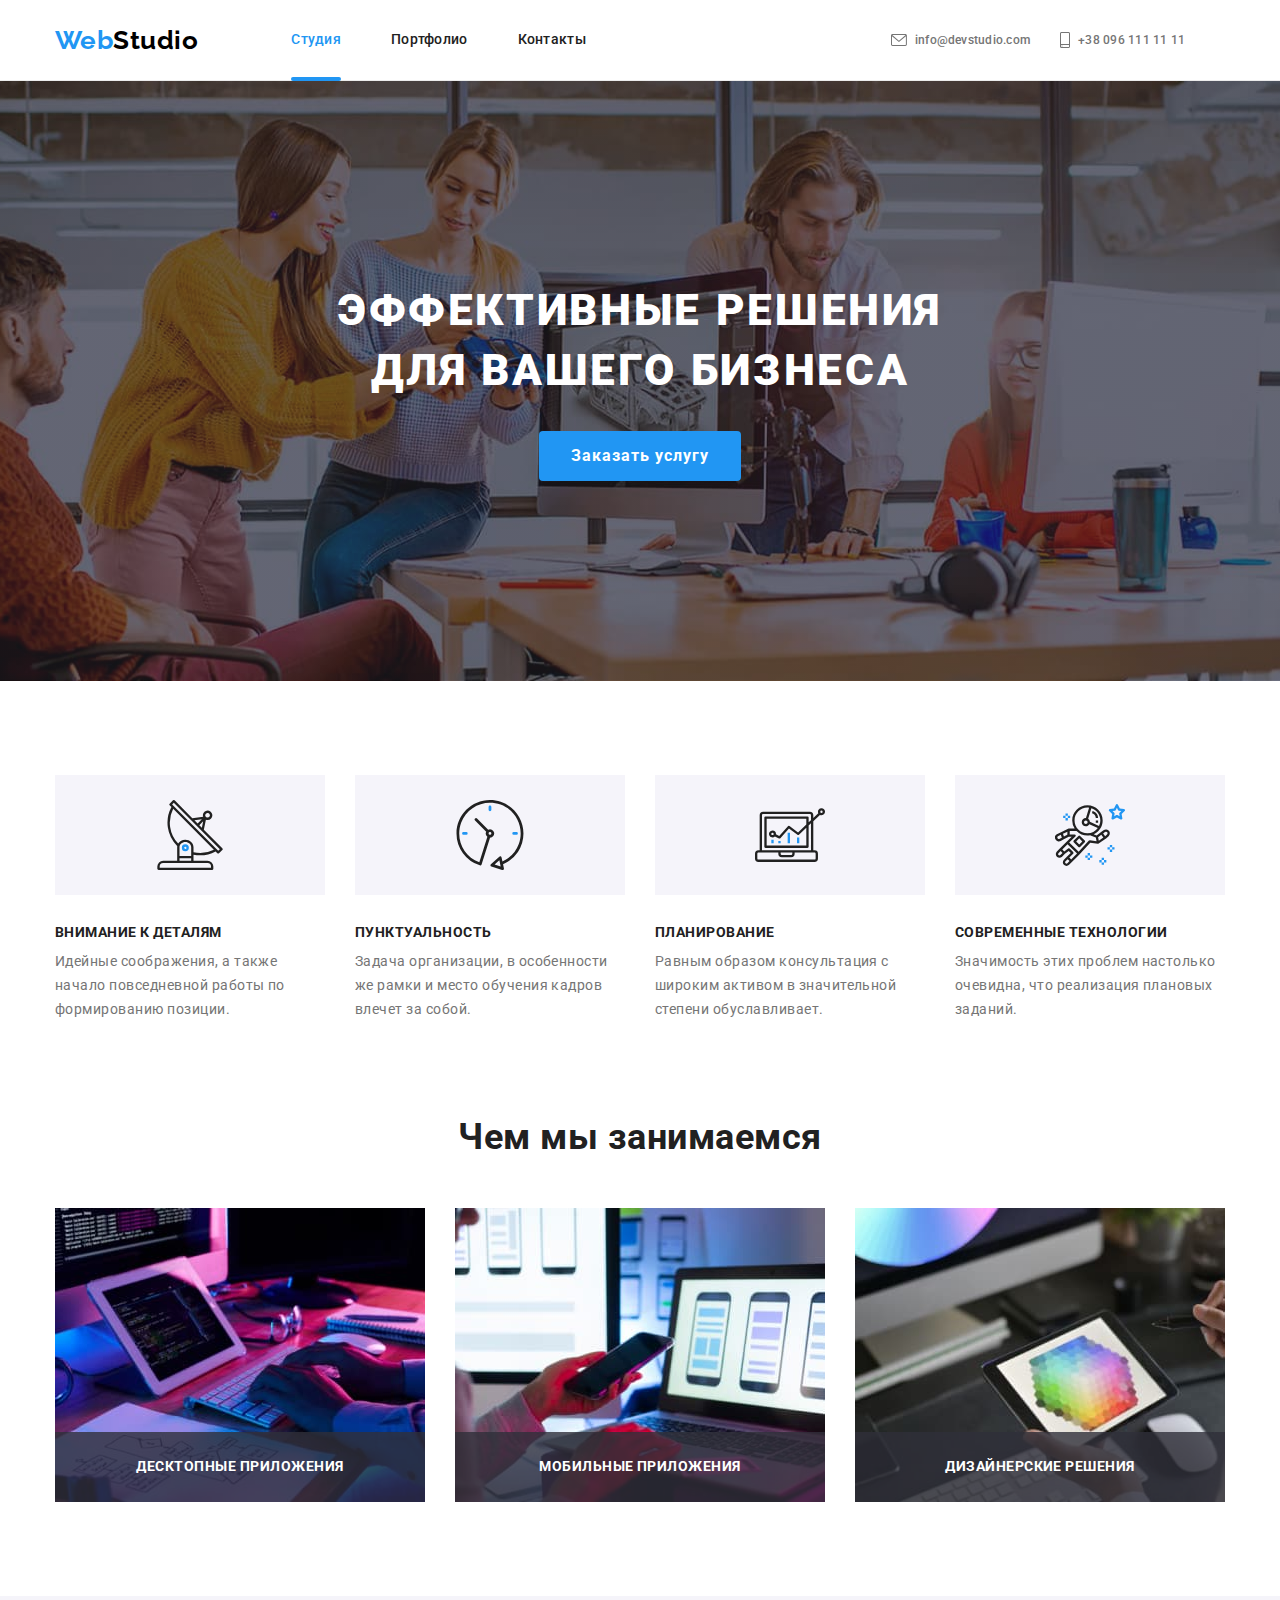
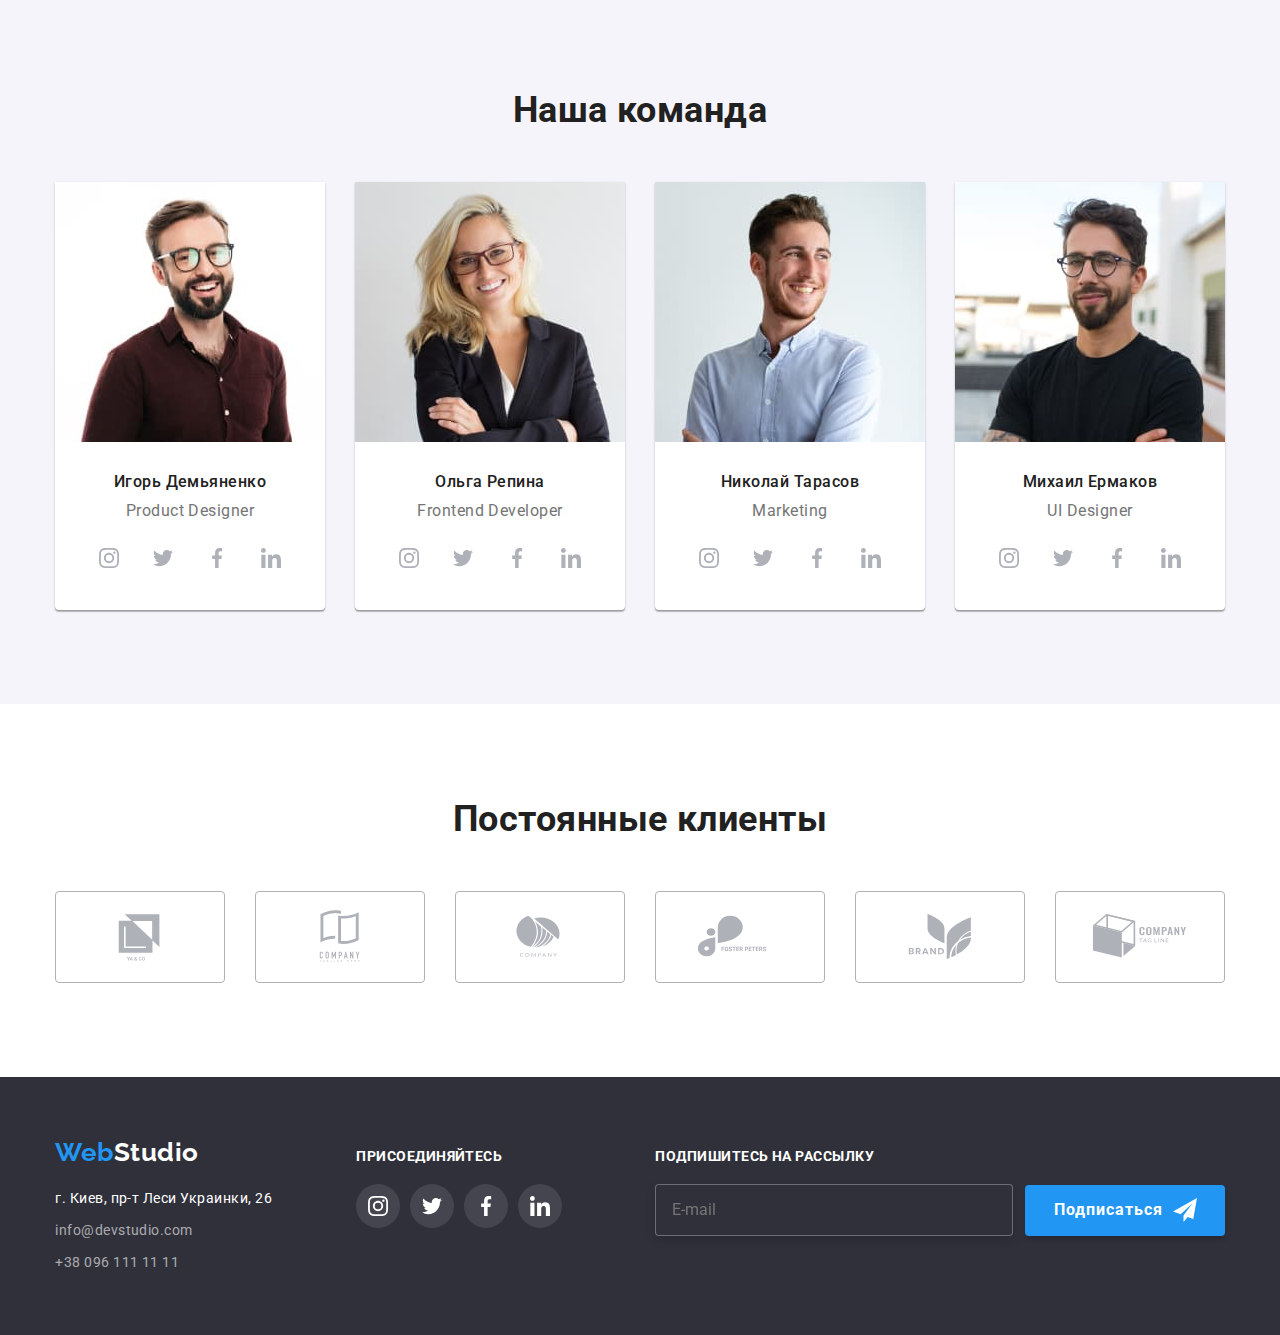
==== commit 5fd7dedd: "bugfixes" ====
--- a/index.html
+++ b/index.html
@@ -112,13 +112,9 @@
           <h2 class="features__title">Особенности</h2>
           <ul class="features__list">
             <li class="features__item">
-              <div class="features__icon--wrapper">
-                <svg class="features__icon">
-                  <use
-                    href="./images/icons.svg#icon-antenna-1"
-                    width="70"
-                    height="70"
-                  ></use>
+              <div class="features__wrapper">
+                <svg class="features__icon" width="70" height="70">
+                  <use href="./images/icons.svg#icon-antenna-1"></use>
                 </svg>
               </div>
               <h3 class="features__subtitle">Внимание к деталям</h3>
@@ -128,13 +124,9 @@
               </p>
             </li>
             <li class="features__item">
-              <div class="features__icon--wrapper">
-                <svg class="features__icon">
-                  <use
-                    href="./images/icons.svg#icon-clock-1"
-                    width="70"
-                    height="70"
-                  ></use>
+              <div class="features__wrapper">
+                <svg class="features__icon" width="70" height="70">
+                  <use href="./images/icons.svg#icon-clock-1"></use>
                 </svg>
               </div>
               <h3 class="features__subtitle">Пунктуальность</h3>
@@ -144,13 +136,9 @@
               </p>
             </li>
             <li class="features__item">
-              <div class="features__icon--wrapper">
-                <svg class="features__icon">
-                  <use
-                    href="./images/icons.svg#icon-diagram-1"
-                    width="70"
-                    height="70"
-                  ></use>
+              <div class="features__wrapper">
+                <svg class="features__icon" width="70" height="70">
+                  <use href="./images/icons.svg#icon-diagram-1"></use>
                 </svg>
               </div>
               <h3 class="features__subtitle">Планирование</h3>
@@ -160,13 +148,9 @@
               </p>
             </li>
             <li class="features__item">
-              <div class="features__icon--wrapper">
-                <svg class="features__icon">
-                  <use
-                    href="./images/icons.svg#icon-astronaut-1"
-                    width="70"
-                    height="70"
-                  ></use>
+              <div class="features__wrapper">
+                <svg class="features__icon" width="70" height="70">
+                  <use href="./images/icons.svg#icon-astronaut-1"></use>
                 </svg>
               </div>
               <h3 class="features__subtitle">Современные технологии</h3>
@@ -246,42 +230,34 @@
                 <!--Index - Section 4 (Our team) - Social-->
                 <ul class="social">
                   <li class="social__item">
-                    <a href="https://bit.ly/3wQuslN">
-                      <svg class="social__icon" width="44" height="44">
+                    <a class="social__link" href="https://bit.ly/3wQuslN">
+                      <svg class="social__icon" width="20" height="20">
                         <use
                           href="./images/icons.svg#icon-instagram-2"
-                          width="20"
-                          height="20"
-                        ></use></svg
-                    ></a>
-                  </li>
-                  <li class="social__item">
-                    <a href="https://bit.ly/3wQuslN">
-                      <svg class="social__icon" width="44" height="44">
+                        ></use></svg
+                    ></a>
+                  </li>
+                  <li class="social__item">
+                    <a class="social__link" href="https://bit.ly/3wQuslN">
+                      <svg class="social__icon" width="20" height="20">
                         <use
                           href="./images/icons.svg#icon-twitter-1"
-                          width="20"
-                          height="20"
-                        ></use></svg
-                    ></a>
-                  </li>
-                  <li class="social__item">
-                    <a href="https://bit.ly/3wQuslN">
-                      <svg class="social__icon" width="44" height="44">
+                        ></use></svg
+                    ></a>
+                  </li>
+                  <li class="social__item">
+                    <a class="social__link" href="https://bit.ly/3wQuslN">
+                      <svg class="social__icon" width="20" height="20">
                         <use
                           href="./images/icons.svg#icon-facebook-1"
-                          width="20"
-                          height="20"
-                        ></use></svg
-                    ></a>
-                  </li>
-                  <li class="social__item">
-                    <a href="https://bit.ly/3wQuslN">
-                      <svg class="social__icon" width="44" height="44">
+                        ></use></svg
+                    ></a>
+                  </li>
+                  <li class="social__item">
+                    <a class="social__link" href="https://bit.ly/3wQuslN">
+                      <svg class="social__icon" width="20" height="20">
                         <use
                           href="./images/icons.svg#icon-linkedin-1"
-                          width="20"
-                          height="20"
                         ></use></svg
                     ></a>
                   </li>
@@ -317,42 +293,34 @@
                 <!--Index - Section 4 (Our team) - Social-->
                 <ul class="social">
                   <li class="social__item">
-                    <a href="https://bit.ly/3wQuslN">
-                      <svg class="social__icon" width="44" height="44">
+                    <a class="social__link" href="https://bit.ly/3wQuslN">
+                      <svg class="social__icon" width="20" height="20">
                         <use
                           href="./images/icons.svg#icon-instagram-2"
-                          width="20"
-                          height="20"
-                        ></use></svg
-                    ></a>
-                  </li>
-                  <li class="social__item">
-                    <a href="https://bit.ly/3wQuslN">
-                      <svg class="social__icon" width="44" height="44">
+                        ></use></svg
+                    ></a>
+                  </li>
+                  <li class="social__item">
+                    <a class="social__link" href="https://bit.ly/3wQuslN">
+                      <svg class="social__icon" width="20" height="20">
                         <use
                           href="./images/icons.svg#icon-twitter-1"
-                          width="20"
-                          height="20"
-                        ></use></svg
-                    ></a>
-                  </li>
-                  <li class="social__item">
-                    <a href="https://bit.ly/3wQuslN">
-                      <svg class="social__icon" width="44" height="44">
+                        ></use></svg
+                    ></a>
+                  </li>
+                  <li class="social__item">
+                    <a class="social__link" href="https://bit.ly/3wQuslN">
+                      <svg class="social__icon" width="20" height="20">
                         <use
                           href="./images/icons.svg#icon-facebook-1"
-                          width="20"
-                          height="20"
-                        ></use></svg
-                    ></a>
-                  </li>
-                  <li class="social__item">
-                    <a href="https://bit.ly/3wQuslN">
-                      <svg class="social__icon" width="44" height="44">
+                        ></use></svg
+                    ></a>
+                  </li>
+                  <li class="social__item">
+                    <a class="social__link" href="https://bit.ly/3wQuslN">
+                      <svg class="social__icon" width="20" height="20">
                         <use
                           href="./images/icons.svg#icon-linkedin-1"
-                          width="20"
-                          height="20"
                         ></use></svg
                     ></a>
                   </li>
@@ -388,42 +356,34 @@
                 <!--Index - Section 4 (Our team) - Social-->
                 <ul class="social">
                   <li class="social__item">
-                    <a href="https://bit.ly/3wQuslN">
-                      <svg class="social__icon" width="44" height="44">
+                    <a class="social__link" href="https://bit.ly/3wQuslN">
+                      <svg class="social__icon" width="20" height="20">
                         <use
                           href="./images/icons.svg#icon-instagram-2"
-                          width="20"
-                          height="20"
-                        ></use></svg
-                    ></a>
-                  </li>
-                  <li class="social__item">
-                    <a href="https://bit.ly/3wQuslN">
-                      <svg class="social__icon" width="44" height="44">
+                        ></use></svg
+                    ></a>
+                  </li>
+                  <li class="social__item">
+                    <a class="social__link" href="https://bit.ly/3wQuslN">
+                      <svg class="social__icon" width="20" height="20">
                         <use
                           href="./images/icons.svg#icon-twitter-1"
-                          width="20"
-                          height="20"
-                        ></use></svg
-                    ></a>
-                  </li>
-                  <li class="social__item">
-                    <a href="https://bit.ly/3wQuslN">
-                      <svg class="social__icon" width="44" height="44">
+                        ></use></svg
+                    ></a>
+                  </li>
+                  <li class="social__item">
+                    <a class="social__link" href="https://bit.ly/3wQuslN">
+                      <svg class="social__icon" width="20" height="20">
                         <use
                           href="./images/icons.svg#icon-facebook-1"
-                          width="20"
-                          height="20"
-                        ></use></svg
-                    ></a>
-                  </li>
-                  <li class="social__item">
-                    <a href="https://bit.ly/3wQuslN">
-                      <svg class="social__icon" width="44" height="44">
+                        ></use></svg
+                    ></a>
+                  </li>
+                  <li class="social__item">
+                    <a class="social__link" href="https://bit.ly/3wQuslN">
+                      <svg class="social__icon" width="20" height="20">
                         <use
                           href="./images/icons.svg#icon-linkedin-1"
-                          width="20"
-                          height="20"
                         ></use></svg
                     ></a>
                   </li>
@@ -459,42 +419,34 @@
                 <!--Index - Section 4 (Our team) - Social-->
                 <ul class="social">
                   <li class="social__item">
-                    <a href="https://bit.ly/3wQuslN">
-                      <svg class="social__icon" width="44" height="44">
+                    <a class="social__link" href="https://bit.ly/3wQuslN">
+                      <svg class="social__icon" width="20" height="20">
                         <use
                           href="./images/icons.svg#icon-instagram-2"
-                          width="20"
-                          height="20"
-                        ></use></svg
-                    ></a>
-                  </li>
-                  <li class="social__item">
-                    <a href="https://bit.ly/3wQuslN">
-                      <svg class="social__icon" width="44" height="44">
+                        ></use></svg
+                    ></a>
+                  </li>
+                  <li class="social__item">
+                    <a class="social__link" href="https://bit.ly/3wQuslN">
+                      <svg class="social__icon" width="20" height="20">
                         <use
                           href="./images/icons.svg#icon-twitter-1"
-                          width="20"
-                          height="20"
-                        ></use></svg
-                    ></a>
-                  </li>
-                  <li class="social__item">
-                    <a href="https://bit.ly/3wQuslN">
-                      <svg class="social__icon" width="44" height="44">
+                        ></use></svg
+                    ></a>
+                  </li>
+                  <li class="social__item">
+                    <a class="social__link" href="https://bit.ly/3wQuslN">
+                      <svg class="social__icon" width="20" height="20">
                         <use
                           href="./images/icons.svg#icon-facebook-1"
-                          width="20"
-                          height="20"
-                        ></use></svg
-                    ></a>
-                  </li>
-                  <li class="social__item">
-                    <a href="https://bit.ly/3wQuslN">
-                      <svg class="social__icon" width="44" height="44">
+                        ></use></svg
+                    ></a>
+                  </li>
+                  <li class="social__item">
+                    <a class="social__link" href="https://bit.ly/3wQuslN">
+                      <svg class="social__icon" width="20" height="20">
                         <use
                           href="./images/icons.svg#icon-linkedin-1"
-                          width="20"
-                          height="20"
                         ></use></svg
                     ></a>
                   </li>
@@ -511,63 +463,39 @@
           <h2 class="customers__title">Постоянные клиенты</h2>
           <ul class="customers__list">
             <li class="customers__item">
-              <a href="https://bit.ly/3wQuslN">
-                <svg class="customers__icon">
-                  <use
-                    href="./images/icons.svg#icon-logo"
-                    width="106"
-                    height="60"
-                  ></use></svg
+              <a class="customers__link" href="https://bit.ly/3wQuslN">
+                <svg class="customers__icon" width="106" height="60">
+                  <use href="./images/icons.svg#icon-logo"></use></svg
               ></a>
             </li>
             <li class="customers__item">
-              <a href="https://bit.ly/3wQuslN">
-                <svg class="customers__icon">
-                  <use
-                    href="./images/icons.svg#icon-logo-1"
-                    width="106"
-                    height="60"
-                  ></use></svg
+              <a class="customers__link" href="https://bit.ly/3wQuslN">
+                <svg class="customers__icon" width="106" height="60">
+                  <use href="./images/icons.svg#icon-logo-1"></use></svg
               ></a>
             </li>
             <li class="customers__item">
-              <a href="https://bit.ly/3wQuslN">
-                <svg class="customers__icon" width="170" height="92">
-                  <use
-                    href="./images/icons.svg#icon-logo-2"
-                    width="106"
-                    height="60"
-                  ></use></svg
+              <a class="customers__link" href="https://bit.ly/3wQuslN">
+                <svg class="customers__icon" width="106" height="60">
+                  <use href="./images/icons.svg#icon-logo-2"></use></svg
               ></a>
             </li>
             <li class="customers__item">
-              <a href="https://bit.ly/3wQuslN">
-                <svg class="customers__icon" width="170" height="92">
-                  <use
-                    href="./images/icons.svg#icon-logo-3"
-                    width="106"
-                    height="60"
-                  ></use></svg
+              <a class="customers__link" href="https://bit.ly/3wQuslN">
+                <svg class="customers__icon" width="106" height="60">
+                  <use href="./images/icons.svg#icon-logo-3"></use></svg
               ></a>
             </li>
             <li class="customers__item">
-              <a href="https://bit.ly/3wQuslN">
-                <svg class="customers__icon" width="170" height="92">
-                  <use
-                    href="./images/icons.svg#icon-logo-4"
-                    width="106"
-                    height="60"
-                  ></use></svg
+              <a class="customers__link" href="https://bit.ly/3wQuslN">
+                <svg class="customers__icon" width="106" height="60">
+                  <use href="./images/icons.svg#icon-logo-4"></use></svg
               ></a>
             </li>
             <li class="customers__item">
-              <a href="https://bit.ly/3wQuslN">
-                <svg class="customers__icon" width="170" height="92">
-                  <use
-                    href="./images/icons.svg#icon-logo-5"
-                    width="106"
-                    height="60"
-                  ></use></svg
+              <a class="customers__link" href="https://bit.ly/3wQuslN">
+                <svg class="customers__icon" width="106" height="60">
+                  <use href="./images/icons.svg#icon-logo-5"></use></svg
               ></a>
             </li>
           </ul>
@@ -603,70 +531,67 @@
           <p class="join__title">Присоединяйтесь</p>
           <ul class="join__list">
             <li class="join__item">
-              <a href="https://www.youtube.com/watch?v=dQw4w9WgXcQ">
-                <svg class="join__icon" width="44" height="44">
-                  <use
-                    href="./images/icons.svg#icon-instagram-2"
-                    width="20"
-                    height="20"
-                  ></use></svg
+              <a
+                class="join__link"
+                href="https://www.youtube.com/watch?v=dQw4w9WgXcQ"
+              >
+                <svg class="join__icon" width="20" height="20">
+                  <use href="./images/icons.svg#icon-instagram-2"></use></svg
               ></a>
             </li>
             <li class="join__item">
-              <a href="https://www.youtube.com/watch?v=dQw4w9WgXcQ">
-                <svg class="join__icon" width="44" height="44">
-                  <use
-                    href="./images/icons.svg#icon-twitter-1"
-                    width="20"
-                    height="20"
-                  ></use></svg
+              <a
+                class="join__link"
+                href="https://www.youtube.com/watch?v=dQw4w9WgXcQ"
+              >
+                <svg class="join__icon" width="20" height="20">
+                  <use href="./images/icons.svg#icon-twitter-1"></use></svg
               ></a>
             </li>
             <li class="join__item">
-              <a href="https://www.youtube.com/watch?v=dQw4w9WgXcQ">
-                <svg class="join__icon" width="44" height="44">
-                  <use
-                    href="./images/icons.svg#icon-facebook-1"
-                    width="20"
-                    height="20"
-                  ></use></svg
+              <a
+                class="join__link"
+                href="https://www.youtube.com/watch?v=dQw4w9WgXcQ"
+              >
+                <svg class="join__icon" width="20" height="20">
+                  <use href="./images/icons.svg#icon-facebook-1"></use></svg
               ></a>
             </li>
             <li class="join__item">
-              <a href="https://www.youtube.com/watch?v=dQw4w9WgXcQ">
-                <svg class="join__icon" width="44" height="44">
-                  <use
-                    href="./images/icons.svg#icon-linkedin-1"
-                    width="20"
-                    height="20"
-                  ></use></svg
+              <a
+                class="join__link"
+                href="https://www.youtube.com/watch?v=dQw4w9WgXcQ"
+              >
+                <svg class="join__icon" width="20" height="20">
+                  <use href="./images/icons.svg#icon-linkedin-1"></use></svg
               ></a>
             </li>
           </ul>
         </div>
         <!-- Footer - Subscription -->
-          <div class="subscription">
-            <form class="subscription__form">
-              <label class="subscription__title">Подпишитесь на рассылку</label>
-              <div class="subscription__wrapper">
-                <input
-                  class="subscription__input"
-                  type="email"
-                  name="email"
-                  id="email"
-                  placeholder="E-mail"
-                />
-                <button class="subscription__btn" type="submit">
-                  Подписаться<svg
-                    class="subscription__icon"
-                    width="24"
-                    height="24"
-                  >
-                    <use href="./images/icons.svg#icon-send"></use>
-                  </svg>
-                </button>
-            </form>
-          </div>
+        <div class="subscription">
+          <form class="subscription__form">
+            <label class="subscription__title">Подпишитесь на рассылку</label>
+            <div class="subscription__wrapper">
+              <input
+                class="subscription__input"
+                type="email"
+                name="email"
+                id="email"
+                placeholder="E-mail"
+              />
+              <button class="subscription__btn" type="submit">
+                Подписаться<svg
+                  class="subscription__icon"
+                  width="24"
+                  height="24"
+                >
+                  <use href="./images/icons.svg#icon-send"></use>
+                </svg>
+              </button>
+            </div>
+          </form>
+        </div>
       </div>
     </footer>
     <!-- Modal -->
@@ -743,7 +668,7 @@
                 <svg class="checkbox__icon" width="16" height="15">
                   <use href="./images/icons.svg#icon-check"></use>
                 </svg>
-                <span >
+                <span>
                   Соглашаюсь с рассылкой и принимаю
                   <a class="checkbox__terms" href="">Условия договора</a>
                 </span></label
--- a/css/main.min.css
+++ b/css/main.min.css
@@ -1,2 +1,2 @@
-body{font-family:"Roboto",sans-serif;color:#212121;background-color:#fff;letter-spacing:0.03em}body.modal-open,body.menu-open{overflow:hidden}h1{margin:0;padding:0}h2{margin:0;padding:0}h3{margin:0;padding:0}p{margin:0;padding:0}ul{margin:0;padding:0}button{cursor:pointer}.container{margin-left:auto;margin-right:auto;padding-left:15px;padding-right:15px}@media screen and (min-width: 480px){.container{width:480px}}@media screen and (min-width: 768px){.container{width:768px}}@media screen and (min-width: 1200px){.container{width:1200px}}.page-header{position:relative;border-bottom:1px solid #ececec;padding:10px 0px}.page-header--display{display:flex;align-items:center}@media screen and (min-width: 768px){.page-header{padding:0}}.page-header__logo{color:#000;text-decoration:none;font-family:"Raleway",sans-serif;font-weight:700;font-size:24px;line-height:1.17}.page-header__logo--secondary{color:#2196f3}@media screen and (min-width: 1200px){.page-header__logo{font-size:26px;line-height:1.19}}.page-header__menu{background-color:transparent;border:none;padding:0;margin-left:auto;z-index:1000}.page-header__menu.is-open .page-header__icon--close{display:block}.page-header__menu.is-open .page-header__icon{display:none}@media screen and (min-width: 768px){.page-header__menu{display:none}}.page-header__menu.is-open{display:block}.page-header__menu.is-open+.menu{display:block;position:absolute;top:0%;left:0;width:100%;height:100vh}@media screen and (max-height: 750px){.page-header__menu.is-open+.menu{display:flex;flex-direction:column;justify-content:space-around}}.page-header__icon--close{display:none}.menu{z-index:999;padding:48px 40px;background-color:#fff;overflow-y:scroll}@media screen and (max-width: 767px){.menu{display:none}}@media screen and (min-width: 768px){.menu{display:flex;margin-left:88px;padding:0;overflow-y:visible}.menu.is-open{display:block;position:absolute;top:0%;left:0;width:100%;height:100vh;padding:48px 40px;margin-left:0px;overflow-y:scroll}.menu.is-open .navigation{display:block;margin-right:0px}.menu.is-open .navigation__list{display:block}.menu.is-open .navigation__item:not(:last-child){margin-right:0px;margin-bottom:30px}.menu.is-open .navigation__item--current{color:#212121}.menu.is-open .navigation__item--current::after{content:'';background:transparent}.menu.is-open .navigation__link{font-weight:500;font-size:40px;line-height:1.175;letter-spacing:0.02em;padding:0px}.menu.is-open .contacts{margin-top:302px;display:block}}@media screen and (min-width: 768px) and (max-height: 750px){.menu.is-open .contacts{margin-top:20px;margin-bottom:20px}}@media screen and (min-width: 768px){.menu.is-open .contacts__item:first-child{margin-bottom:30px;margin-top:0px;margin-left:0px}.menu.is-open .contacts__link.conctacts__item--tel{font-size:34px;line-height:1.176;letter-spacing:0.02em;color:#2196f3}.menu.is-open .contacts__link.contacts__item--email{font-size:24px;line-height:1.166;letter-spacing:0.02em;color:#757575}.menu.is-open .contacts__icon{display:none}.menu.is-open .header-social{display:flex}}@media screen and (min-width: 768px) and (max-height: 750px){.menu.is-open .header-social{margin-top:0px}}@media screen and (min-width: 1200px){.menu{margin-left:93px}}@media screen and (min-width: 768px){.navigation{margin-right:84px;display:flex;justify-content:center;align-items:center}}@media screen and (min-width: 1200px){.navigation{margin-right:305px}}.navigation__list{font-weight:500;font-size:40px;line-height:1.175;letter-spacing:0.02em;list-style:none}@media screen and (min-width: 768px){.navigation__list{display:flex}}.navigation__item{position:relative}.navigation__item:not(:last-child){margin-bottom:30px}@media screen and (min-width: 768px){.navigation__item:not(:last-child){margin-right:50px;margin-bottom:0px}.navigation__item--current{color:#2196f3}.navigation__item--current::after{content:'';display:inline-block;background:#2196f3;border-radius:2px;position:absolute;left:0;height:4px;width:100%;bottom:-1px}}.navigation__link{color:inherit;text-decoration:none;display:block;transition-property:color;transition-duration:250ms;transition-timing-function:cubic-bezier(0.4, 0, 0.2, 1)}.navigation__link:hover,.navigation__link:focus{color:#2196f3}@media screen and (min-width: 768px){.navigation__link{font-weight:500;font-size:14px;line-height:1.14;letter-spacing:0.02em;padding:32px 0}}.contacts{font-weight:500;font-size:14px;line-height:1.14;letter-spacing:0.02em;list-style:none;margin-top:302px}@media screen and (max-height: 750px), (min-width: 768px){.contacts{margin-top:0px}}@media screen and (min-width: 768px){.contacts{display:flex;flex-direction:column-reverse;justify-content:center}}@media screen and (min-width: 1200px){.contacts{display:flex;flex-direction:row-reverse;justify-content:center;align-items:center}}.contacts__item:first-child{margin-bottom:30px}@media screen and (min-width: 768px){.contacts__item:first-child{margin-bottom:0px;margin-top:10px}}@media screen and (min-width: 1200px){.contacts__item:first-child{margin-top:0px;margin-left:30px}}.contacts__link{text-decoration:none;transition-property:color;transition-duration:250ms;transition-timing-function:cubic-bezier(0.4, 0, 0.2, 1)}.contacts__link.conctacts__item--tel{font-weight:500;font-size:34px;line-height:1.176;letter-spacing:0.02em;color:#2196f3}.contacts__link.contacts__item--email{font-weight:500;font-size:24px;line-height:1.166;letter-spacing:0.02em;color:#757575}@media screen and (min-width: 768px){.contacts__link.conctacts__item--tel,.contacts__link.contacts__item--email{font-size:12px;line-height:1.17;letter-spacing:0.02em;color:#757575}.contacts__link.conctacts__item--tel:hover,.contacts__link.contacts__item--email:hover,.contacts__link.conctacts__item--tel:focus,.contacts__link.contacts__item--email:focus{color:#2196f3}}@media screen and (min-width: 1200px){.contacts__link{display:flex;align-items:center}}.contacts__icon{margin-right:8px;fill:currentColor}@media screen and (max-width: 767px){.contacts__icon{display:none}}.header-social{margin-top:64px;list-style:none;display:flex;flex-wrap:wrap}@media screen and (min-width: 768px){.header-social{display:none}}@media screen and (max-height: 750px){.header-social{margin-top:0px}}.header-social__item{padding-right:10px}.header-social__item:not(:first-child){padding-left:10px}.header-social__item:not(:last-child){border-right:1px solid rgba(33,33,33,0.2)}.header-social__link{font-weight:500;font-size:18px;line-height:1.22;letter-spacing:0.02em;text-decoration:none;color:#2196f3}.hero{background-color:#2f303a;background-image:linear-gradient(rgba(47,48,58,0.4), rgba(47,48,58,0.4)),url(../images/hero-mobile.jpg);background-repeat:no-repeat;background-position:center;background-size:cover;text-align:center}@media (min-device-pixel-ratio: 2), (min-resolution: 192dpi), (min-resolution: 2dppx){.hero{background-image:linear-gradient(rgba(47,48,58,0.4), rgba(47,48,58,0.4)),url(../images/hero-mobile@2x.jpg)}}@media screen and (min-width: 768px){.hero{background-image:linear-gradient(rgba(47,48,58,0.4), rgba(47,48,58,0.4)),url(../images/hero-tablet.jpg)}}@media screen and (min-width: 768px) and (min-device-pixel-ratio: 2), screen and (min-width: 768px) and (min-resolution: 192dpi), screen and (min-width: 768px) and (min-resolution: 2dppx){.hero{background-image:linear-gradient(rgba(47,48,58,0.4), rgba(47,48,58,0.4)),url(../images/hero-tablet@2x.jpg)}}@media screen and (min-width: 1200px){.hero{background-image:linear-gradient(rgba(47,48,58,0.4), rgba(47,48,58,0.4)),url(../images/hero-desktop.jpg)}}@media screen and (min-width: 1200px) and (min-device-pixel-ratio: 2), screen and (min-width: 1200px) and (min-resolution: 192dpi), screen and (min-width: 1200px) and (min-resolution: 2dppx){.hero{background-image:linear-gradient(rgba(47,48,58,0.4), rgba(47,48,58,0.4)),url(../images/hero-desktop@2x.jpg)}}.hero--wrapper{padding:118px 60px}@media screen and (min-width: 768px){.hero--wrapper{padding:118px 204px}}@media screen and (min-width: 1200px){.hero--wrapper{padding:200px 0px}}.hero__title{color:#fff;font-weight:900;text-align:center;letter-spacing:0.06em;text-transform:uppercase;margin-bottom:30px;font-size:26px;line-height:1.62}@media screen and (min-width: 1200px){.hero__title{font-size:44px;line-height:1.36}}.hero__btn{color:#fff;background-color:#2196f3;border:none;font-weight:700;font-size:16px;line-height:1.87;text-align:center;letter-spacing:0.06em;border-radius:4px;min-width:200px;padding:10px 32px;transition:background-color 250ms cubic-bezier(0.4, 0, 0.2, 1)}.hero__btn:hover,.hero__btn:focus{background-color:#188ce8}.features{padding-top:60px;padding-bottom:60px}@media screen and (min-width: 1200px){.features{padding-top:94px;padding-bottom:94px}}.features__title{clip:rect(1px, 1px, 1px, 1px);clip-path:inset(50%);height:1px;width:1px;margin:-1px;overflow:hidden;padding:0;position:absolute}.features__list{list-style:none;margin-left:auto;margin-right:auto}@media screen and (min-width: 768px){.features__list{display:flex;flex-wrap:wrap;justify-content:space-between;gap:30px}}@media screen and (max-width: 767px){.features__item:not(:first-child){margin-top:30px}}@media screen and (min-width: 768px){.features__item{width:calc((100% - 30px) / 2)}}@media screen and (min-width: 1200px){.features__item{width:calc((100% - 90px) / 4)}}.features__icon--wrapper{width:100%;height:120px;background-color:#f5f4fa;display:flex;align-items:center;justify-content:center}.features__icon{background-color:#f5f4fa;border-radius:4px;width:70px;height:70px}.features__subtitle{font-weight:700;font-size:14px;line-height:1.14;text-transform:uppercase;margin-top:30px;margin-bottom:10px;text-align:center}@media screen and (min-width: 1200px){.features__subtitle{text-align:left}}.features__text{color:#757575;font-size:14px;line-height:1.71;text-align:left}.work{display:none}@media screen and (min-width: 1200px){.work{display:block;padding-top:0px;padding-bottom:94px}}.work__title{font-weight:700;font-size:36px;line-height:1.17;text-align:center;margin-bottom:50px}.work__list{display:flex;justify-content:space-between}.work__item{list-style:none;display:inline-block;position:relative}.work__img{display:block}.work__text{position:absolute;bottom:0;padding:27px 0px;width:100%;background-color:rgba(47,48,58,0.8);font-weight:700;font-size:14px;line-height:1.14;text-align:center;text-transform:uppercase;color:#fff}.team{background:#f5f4fa;padding-top:60px;padding-bottom:60px}@media screen and (min-width: 1200px){.team{padding-top:94px;padding-bottom:94px}}.team__title{font-weight:700;text-align:center;font-size:28px;line-height:1.18;margin-bottom:30px}@media screen and (min-width: 1200px){.team__title{font-size:36px;line-height:1.166;margin-bottom:50px}}.team__list{list-style:none}@media screen and (min-width: 768px){.team__list{display:flex;flex-wrap:wrap;justify-content:space-between;gap:30px}}.team__item{background-color:#fff;box-shadow:0px 1px 3px rgba(0,0,0,0.12),0px 1px 1px rgba(0,0,0,0.14),0px 2px 1px rgba(0,0,0,0.2);border-radius:0px 0px 4px 4px}@media screen and (max-width: 767px){.team__item{margin-bottom:30px}.team__item:last-child{margin-bottom:0px}}@media screen and (min-width: 768px){.team__item{width:calc((100% - 30px) / 2)}}@media screen and (min-width: 1200px){.team__item{width:calc((100% - 90px) / 4)}}.team__img{display:block;width:calc(100vw - 30px);max-width:450px;height:auto}@media screen and (min-width: 768px){.team__img{width:100%}}.team__wrapper{padding-top:30px;padding-bottom:24px}@media screen and (min-width: 1200px){.team__wrapper{padding-bottom:30px}}.team__subtitle{font-weight:500;font-size:16px;line-height:1.19;text-align:center;margin-bottom:10px}.team__text{color:#757575;font-size:16px;line-height:1.19;text-align:center}.social{display:flex;list-style:none;justify-content:center;margin-top:16px}.social__item{width:44px;height:44px;border-radius:50%;transition-property:background-color;transition-duration:250ms;transition-timing-function:cubic-bezier(0.4, 0, 0.2, 1)}.social__item:not(:first-child){margin-left:10px}.social__item:hover{background-color:#2196f3}.social__icon{fill:#afb1b8;padding:12px;transition-property:fill;transition-duration:250ms;transition-timing-function:cubic-bezier(0.4, 0, 0.2, 1)}.social__icon:hover,.social__icon:focus{fill:#fff}.customers{padding-top:60px;padding-bottom:60px}@media screen and (min-width: 1200px){.customers{padding-top:94px;padding-bottom:94px}}.customers__title{font-weight:700;text-align:center;font-size:28px;line-height:1.18;margin-bottom:30px}@media screen and (min-width: 1200px){.customers__title{font-size:36px;line-height:1.166}}.customers__list{display:flex;flex-wrap:wrap;list-style:none;gap:30px}.customers__item{display:inline-block;width:calc((100% - 30px) / 2);border:1px solid #afb1b8;border-radius:4px;transition-property:border-color;transition-duration:250ms;transition-timing-function:cubic-bezier(0.4, 0, 0.2, 1)}.customers__item:hover{border-color:#2196f3}.customers__item:hover .customers__icon{fill:#2196f3}@media screen and (min-width: 768px){.customers__item{width:calc((100% - 30px * 2) / 3)}}@media screen and (min-width: 1200px){.customers__item{width:calc((100% - 30px * 5) / 6)}}.customers__item a{display:flex;align-items:center;justify-content:center;padding:15px 0px}.customers__icon{fill:#afb1b8;transition-property:fill;transition-duration:250ms;transition-timing-function:cubic-bezier(0.4, 0, 0.2, 1);width:106px;height:60px}.backdrop{position:fixed;top:0;left:0;width:100%;height:100%;background-color:rgba(0,0,0,0.2);transition-property:opacity;transition-duration:250ms;transition-timing-function:cubic-bezier(0.4, 0, 0.2, 1);overflow-y:scroll;z-index:10000}.backdrop.is-hidden{visibility:hidden;opacity:0;pointer-events:none}.backdrop.is-hidden .modal{visibility:hidden;opacity:0;transform:translate(-50%, -50%) scale(0.9)}.modal{position:absolute;width:calc(100% - 30px);max-width:450px;top:50%;left:50%;transform:translate(-50%, -50%) scale(1);padding:40px;background-color:#fff;box-shadow:0px 1px 3px rgba(0,0,0,0.12),0px 1px 1px rgba(0,0,0,0.14),0px 2px 1px rgba(0,0,0,0.2);border-radius:4px;transition-property:opacity visibility transform;transition-duration:250ms;transition-timing-function:cubic-bezier(0.4, 0, 0.2, 1)}@media screen and (max-height: 625px){.modal{top:0%;transform:translate(-50%, 0) scale(1)}}@media screen and (min-width: 1200px){.modal{max-width:528px}}.modal__btn{width:30px;height:30px;border-radius:50%;background:#fff;border:1px solid rgba(0,0,0,0.1);display:flex;justify-content:center;align-items:center;position:absolute;top:8px;right:8px}.modal__btn:hover .modal__icon{fill:#2196f3}.modal__icon{transition:fill 250ms cubic-bezier(0.4, 0, 0.2, 1)}.modal__title{font-weight:700;font-size:20px;line-height:1.15;text-align:center;color:#212121;margin-bottom:30px}.fieldset{display:flex;flex-direction:column;margin:0px;padding:0px;border:none}.fieldset__label{font-size:12px;line-height:1.17;letter-spacing:0.01em;color:#757575;position:absolute;bottom:calc(100% + 4px);left:0;transition:color 250ms cubic-bezier(0.4, 0, 0.2, 1)}.fieldset__wrapper{position:relative;display:flex;margin-bottom:28px}.fieldset__wrapper--last{margin-bottom:20px}.fieldset__input{border:1px solid rgba(33,33,33,0.2);border-radius:4px;min-height:40px;width:100%;padding-left:42px;transition:border-color 250ms cubic-bezier(0.4, 0, 0.2, 1)}.fieldset__input:focus-visible{border:1px solid #2196f3;outline:transparent}.fieldset__input:focus-visible+.fieldset__icon{fill:#2196f3}.fieldset__input:focus-visible ~ .fieldset__label{color:#2196f3}.fieldset__icon{position:absolute;top:11px;left:12px;transition:fill 250ms cubic-bezier(0.4, 0, 0.2, 1)}.fieldset__comment{padding:12px 16px;resize:none;border:1px solid rgba(33,33,33,0.2);border-radius:4px;width:100%;font-style:normal;font-size:14px;line-height:1.14;letter-spacing:0.01em;transition:border-color 250ms cubic-bezier(0.4, 0, 0.2, 1)}.fieldset__comment:focus-visible{border:1px solid #2196f3;outline:transparent}.fieldset__comment:focus-visible ~ .fieldset__label{color:#2196f3}@media screen and (min-width: 1200px){.fieldset__comment{font-size:12px;line-height:1.166}}.fieldset__send{background:#2196f3;box-shadow:0px 4px 4px rgba(0,0,0,0.15);border-radius:4px;border-color:transparent;padding:10px 55px 10px 56px;font-weight:700;font-size:16px;line-height:1.88;display:flex;margin-left:auto;margin-right:auto;margin-top:30px;letter-spacing:0.06em;color:#fff;transition:background-color 250ms cubic-bezier(0.4, 0, 0.2, 1)}.fieldset__send:hover{background:#188ce8}.checkbox{display:flex;justify-content:center}.checkbox__input{-webkit-appearance:none;-moz-appearance:none;appearance:none}.checkbox__input:checked+.checkbox__label .checkbox__icon{border:none;fill:#2196f3}.checkbox__label{display:flex;align-items:center;font-weight:400;font-size:12px;line-height:1.17;letter-spacing:0.03em;color:#757575}@media screen and (min-width: 1200px){.checkbox__label{font-size:14px;line-height:1.71}}.checkbox__icon{border:2px solid #212121;border-radius:4px;fill:transparent;margin-right:8px}.checkbox__terms{color:#2196f3}.checkbox__terms:visited{color:#2196f3}.page-footer{color:#fff;background-color:#2f303a;padding:60px 0px}@media screen and (min-width: 768px){.container--tablet{display:flex;flex-wrap:wrap;justify-content:center;align-items:flex-start}}@media screen and (min-width: 1200px){.container--desktop{flex-wrap:nowrap}}.page-footer--display{display:flex;flex-direction:column;justify-items:center;align-items:center;flex-wrap:wrap}@media screen and (min-width: 1200px){.page-footer--display{align-items:flex-start;width:231px}}.page-footer__logo{color:inherit;text-decoration:none;font-family:'Raleway';font-style:normal;font-weight:700;margin-bottom:20px;display:block;font-size:24px;line-height:1.17}.page-footer__logo:visited{color:inherit}@media screen and (min-width: 1200px){.page-footer__logo{font-size:26px;line-height:1.19}}.page-footer__logo .page-footer__logo--secondary{color:#2196f3}.address{font-style:normal;font-size:14px;line-height:1.71}.address__text{margin-bottom:8px}.address__list{list-style:none;text-align:center}@media screen and (min-width: 1200px){.address__list{text-align:left}}.address__item:not(:last-child){margin-bottom:8px}.address__link{color:rgba(255,255,255,0.6);text-decoration:none;transition-property:color;transition-duration:250ms;transition-timing-function:cubic-bezier(0.4, 0, 0.2, 1)}.address__link:hover,.address__link:focus{color:#2196f3;text-decoration:none}.join{display:flex;flex-direction:column;align-items:center;margin:60px 0px}@media screen and (min-width: 768px){.join{margin:0px 0px 0px 165px}}@media screen and (min-width: 1200px){.join{margin-left:70px;padding-top:12px;align-items:flex-start}}.join__title{font-weight:700;font-size:14px;line-height:1.14;text-transform:uppercase;margin-bottom:20px}.join__list{display:flex;list-style:none}.join__item{width:44px;height:44px;background-color:rgba(255,255,255,0.1);border-radius:50%;transition-property:background-color;transition-duration:250ms;transition-timing-function:cubic-bezier(0.4, 0, 0.2, 1)}.join__item:not(:first-child){margin-left:10px}.join__item:hover{background-color:#2196f3}.join__icon{fill:#fff;padding:12px}.subscription{display:flex;flex-direction:column;align-items:center}@media screen and (min-width: 768px){.subscription{margin-top:60px}}@media screen and (min-width: 1200px){.subscription{margin-top:0px;margin-left:93px;padding-top:12px}}.subscription__title{display:block;font-size:14px;font-weight:700;line-height:1.14;text-transform:uppercase;margin-bottom:20px;text-align:center}@media screen and (min-width: 1200px){.subscription__title{text-align:left}}.subscription__wrapper{display:flex;flex-direction:column;align-items:center;width:100%}@media screen and (min-width: 1200px){.subscription__wrapper{flex-direction:row}}.subscription__input{border:1px solid rgba(255,255,255,0.3);filter:drop-shadow(0px 4px 4px rgba(0,0,0,0.15));border-radius:4px;background-color:#2f303a;padding:15px 0px 15px 16px;width:calc(100vw - 30px);max-width:450px;margin-bottom:20px;line-height:1.25}@media screen and (min-width: 1200px){.subscription__input{max-width:358px;margin-bottom:0px;margin-right:12px}}.subscription__btn{background-color:#2196f3;box-shadow:0px 4px 4px rgba(0,0,0,0.15);border-width:0px;border-radius:4px;border-color:transparent;font-weight:700;font-size:16px;line-height:1.88;display:flex;align-items:center;text-align:center;letter-spacing:0.06em;color:#fff;padding:10px 28px 10px 29px}.subscription__icon{margin-left:10px}.projects{padding-top:60px;padding-bottom:60px}@media screen and (min-width: 1200px){.projects{padding-top:94px;padding-bottom:94px}}.projects__title{clip:rect(1px, 1px, 1px, 1px);clip-path:inset(50%);height:1px;width:1px;margin:-1px;overflow:hidden;padding:0;position:absolute}.categories{list-style:none;display:flex;flex-wrap:wrap;justify-content:flex-start;margin-bottom:40px}@media screen and (min-width: 768px){.categories{justify-content:center;margin-bottom:30px}}.categories__item{margin-bottom:15px;margin-right:8px}@media screen and (min-width: 768px){.categories__item{margin-bottom:0px}}.categories__btn{background-color:#f5f4fa;border:none;font-weight:500;font-size:16px;line-height:1.62;text-align:center;padding:6px 22px;border-radius:4px;transition-property:color, background-color, box-shadow;transition-duration:250ms;transition-timing-function:cubic-bezier(0.4, 0, 0.2, 1)}.categories__btn:hover,.categories__btn:focus{color:#fff;background-color:#2196f3;box-shadow:0px 3px 1px rgba(0,0,0,0.1),0px 1px 2px rgba(0,0,0,0.08),0px 2px 2px rgba(0,0,0,0.12)}.projects__list{list-style:none;display:flex;flex-wrap:wrap;gap:30px}.projects__item{overflow:hidden;transition-property:box-shadow;transition-duration:250ms;transition-timing-function:cubic-bezier(0.4, 0, 0.2, 1)}.projects__item:hover{box-shadow:0px 1px 1px rgba(0,0,0,0.12),0px 4px 4px rgba(0,0,0,0.06),1px 4px 6px rgba(0,0,0,0.16)}.projects__item:hover .projects__slidetext{transform:translateY(0%)}@media screen and (min-width: 768px){.projects__item{width:calc((100% - 30px) / 2)}}@media screen and (min-width: 1200px){.projects__item{width:calc((100% - 30px * 2) / 3)}}.projects__link{text-decoration:none}.projects__link:visited{color:inherit}.projects__wrapper{position:relative;overflow:hidden}.projects__img{display:block;width:calc(100vw - 30px);max-width:450px;height:auto;max-height:294px}@media screen and (min-width: 768px){.projects__img{width:100%}}.projects__slidetext{position:absolute;top:0;left:0;padding:77px 24px;height:100%;transform:translateY(100%);font-size:18px;line-height:1.56;color:#ffffff;background-color:rgba(33,150,243,0.9);transition-property:transform;transition-duration:250ms;transition-timing-function:cubic-bezier(0.4, 0, 0.2, 1)}@media screen and (min-width: 768px){.projects__slidetext{padding:49px 24px 0px}}@media screen and (min-width: 1200px){.projects__slidetext{padding:63px 24px 0px}}.projects__wrapper2{padding-top:20px;padding-bottom:20px;padding-inline:24px;border-bottom:1px solid #eeeeee;border-inline:1px solid #eeeeee}.projects__subtitle{margin-bottom:4px;font-weight:700;font-size:18px;line-height:2;letter-spacing:0.06em}.projects__text{font-size:16px;line-height:1.88;color:#757575}
+body{font-family:"Roboto",sans-serif;color:#212121;background-color:#fff;letter-spacing:0.03em}body.modal-open,body.menu-open{overflow:hidden}h1{margin:0;padding:0}h2{margin:0;padding:0}h3{margin:0;padding:0}p{margin:0;padding:0}ul{margin:0;padding:0}button{cursor:pointer}.container{margin-left:auto;margin-right:auto;padding-left:15px;padding-right:15px}@media screen and (min-width: 480px){.container{width:480px}}@media screen and (min-width: 768px){.container{width:768px}}@media screen and (min-width: 1200px){.container{width:1200px}}.page-header{position:relative;border-bottom:1px solid #ececec;padding:10px 0px}.page-header--display{display:flex;align-items:center}@media screen and (min-width: 768px){.page-header{padding:0}}.page-header__logo{color:#000;text-decoration:none;font-family:"Raleway",sans-serif;font-weight:700;font-size:24px;line-height:1.17}.page-header__logo--secondary{color:#2196f3}@media screen and (min-width: 1200px){.page-header__logo{font-size:26px;line-height:1.19}}.page-header__menu{background-color:transparent;border:none;padding:0;margin-left:auto;z-index:1000}.page-header__menu.is-open .page-header__icon--close{display:block}.page-header__menu.is-open .page-header__icon{display:none}@media screen and (min-width: 768px){.page-header__menu{display:none}}.page-header__menu.is-open{display:block}.page-header__menu.is-open+.menu{display:block;position:absolute;top:0%;left:0;width:100%;height:100vh}@media screen and (max-height: 750px){.page-header__menu.is-open+.menu{display:flex;flex-direction:column;justify-content:space-around}}.page-header__icon--close{display:none}.menu{z-index:999;padding:48px 40px;background-color:#fff;overflow-y:scroll}@media screen and (max-width: 767px){.menu{display:none}}@media screen and (min-width: 768px){.menu{display:flex;margin-left:88px;padding:0;overflow-y:visible}.menu.is-open{display:block;position:absolute;top:0%;left:0;width:100%;height:100vh;padding:48px 40px;margin-left:0px;overflow-y:scroll}.menu.is-open .navigation{display:block;margin-right:0px}.menu.is-open .navigation__list{display:block}.menu.is-open .navigation__item:not(:last-child){margin-right:0px;margin-bottom:30px}.menu.is-open .navigation__item--current{color:#212121}.menu.is-open .navigation__item--current::after{content:'';background:transparent}.menu.is-open .navigation__link{font-weight:500;font-size:40px;line-height:1.175;letter-spacing:0.02em;padding:0px}.menu.is-open .contacts{margin-top:302px;display:block}}@media screen and (min-width: 768px) and (max-height: 750px){.menu.is-open .contacts{margin-top:20px;margin-bottom:20px}}@media screen and (min-width: 768px){.menu.is-open .contacts__item:first-child{margin-bottom:30px;margin-top:0px;margin-left:0px}.menu.is-open .contacts__link.conctacts__item--tel{font-size:34px;line-height:1.176;letter-spacing:0.02em;color:#2196f3}.menu.is-open .contacts__link.contacts__item--email{font-size:24px;line-height:1.166;letter-spacing:0.02em;color:#757575}.menu.is-open .contacts__icon{display:none}.menu.is-open .header-social{display:flex}}@media screen and (min-width: 768px) and (max-height: 750px){.menu.is-open .header-social{margin-top:0px}}@media screen and (min-width: 1200px){.menu{margin-left:93px}}@media screen and (min-width: 768px){.navigation{margin-right:84px;display:flex;justify-content:center;align-items:center}}@media screen and (min-width: 1200px){.navigation{margin-right:305px}}.navigation__list{font-weight:500;font-size:40px;line-height:1.175;letter-spacing:0.02em;list-style:none}@media screen and (min-width: 768px){.navigation__list{display:flex}}.navigation__item{position:relative}.navigation__item:not(:last-child){margin-bottom:30px}@media screen and (min-width: 768px){.navigation__item:not(:last-child){margin-right:50px;margin-bottom:0px}.navigation__item--current{color:#2196f3}.navigation__item--current::after{content:'';display:inline-block;background:#2196f3;border-radius:2px;position:absolute;left:0;height:4px;width:100%;bottom:-1px}}.navigation__link{color:inherit;text-decoration:none;display:block;transition-property:color;transition-duration:250ms;transition-timing-function:cubic-bezier(0.4, 0, 0.2, 1)}.navigation__link:hover,.navigation__link:focus{color:#2196f3}@media screen and (min-width: 768px){.navigation__link{font-weight:500;font-size:14px;line-height:1.14;letter-spacing:0.02em;padding:32px 0}}.contacts{font-weight:500;font-size:14px;line-height:1.14;letter-spacing:0.02em;list-style:none;margin-top:302px}@media screen and (max-height: 750px), (min-width: 768px){.contacts{margin-top:0px}}@media screen and (min-width: 768px){.contacts{display:flex;flex-direction:column-reverse;justify-content:center}}@media screen and (min-width: 1200px){.contacts{display:flex;flex-direction:row-reverse;justify-content:center;align-items:center}}.contacts__item:first-child{margin-bottom:30px}@media screen and (min-width: 768px){.contacts__item:first-child{margin-bottom:0px;margin-top:10px}}@media screen and (min-width: 1200px){.contacts__item:first-child{margin-top:0px;margin-left:30px}}.contacts__link{text-decoration:none;transition-property:color;transition-duration:250ms;transition-timing-function:cubic-bezier(0.4, 0, 0.2, 1)}.contacts__link.conctacts__item--tel{font-weight:500;font-size:34px;line-height:1.176;letter-spacing:0.02em;color:#2196f3}.contacts__link.contacts__item--email{font-weight:500;font-size:24px;line-height:1.166;letter-spacing:0.02em;color:#757575}@media screen and (min-width: 768px){.contacts__link.conctacts__item--tel,.contacts__link.contacts__item--email{font-size:12px;line-height:1.17;letter-spacing:0.02em;color:#757575}.contacts__link.conctacts__item--tel:hover,.contacts__link.contacts__item--email:hover,.contacts__link.conctacts__item--tel:focus,.contacts__link.contacts__item--email:focus{color:#2196f3}}@media screen and (min-width: 1200px){.contacts__link{display:flex;align-items:center}}.contacts__icon{margin-right:8px;fill:currentColor}@media screen and (max-width: 767px){.contacts__icon{display:none}}.header-social{margin-top:64px;list-style:none;display:flex;flex-wrap:wrap}@media screen and (min-width: 768px){.header-social{display:none}}@media screen and (max-height: 750px){.header-social{margin-top:0px}}.header-social__item{padding-right:10px}.header-social__item:not(:first-child){padding-left:10px}.header-social__item:not(:last-child){border-right:1px solid rgba(33,33,33,0.2)}.header-social__link{font-weight:500;font-size:18px;line-height:1.22;letter-spacing:0.02em;text-decoration:none;color:#2196f3}.hero{background-color:#2f303a;background-image:linear-gradient(rgba(47,48,58,0.4), rgba(47,48,58,0.4)),url(../images/hero-mobile.jpg);max-width:468px;margin-inline:auto;background-repeat:no-repeat;background-position:center;background-size:cover;text-align:center}@media (min-device-pixel-ratio: 2), (min-resolution: 192dpi), (min-resolution: 2dppx){.hero{background-image:linear-gradient(rgba(47,48,58,0.4), rgba(47,48,58,0.4)),url(../images/hero-mobile@2x.jpg)}}@media screen and (min-width: 768px){.hero{background-image:linear-gradient(rgba(47,48,58,0.4), rgba(47,48,58,0.4)),url(../images/hero-tablet.jpg);max-width:768px;margin-inline:auto}}@media screen and (min-width: 768px) and (min-device-pixel-ratio: 2), screen and (min-width: 768px) and (min-resolution: 192dpi), screen and (min-width: 768px) and (min-resolution: 2dppx){.hero{background-image:linear-gradient(rgba(47,48,58,0.4), rgba(47,48,58,0.4)),url(../images/hero-tablet@2x.jpg)}}@media screen and (min-width: 1200px){.hero{background-image:linear-gradient(rgba(47,48,58,0.4), rgba(47,48,58,0.4)),url(../images/hero-desktop.jpg);max-width:1600px;margin-inline:auto}}@media screen and (min-width: 1200px) and (min-device-pixel-ratio: 2), screen and (min-width: 1200px) and (min-resolution: 192dpi), screen and (min-width: 1200px) and (min-resolution: 2dppx){.hero{background-image:linear-gradient(rgba(47,48,58,0.4), rgba(47,48,58,0.4)),url(../images/hero-desktop@2x.jpg)}}.hero--wrapper{padding:118px 60px}@media screen and (min-width: 768px){.hero--wrapper{padding:118px 204px}}@media screen and (min-width: 1200px){.hero--wrapper{padding:200px 0px}}.hero__title{color:#fff;font-weight:900;text-align:center;letter-spacing:0.06em;text-transform:uppercase;margin-bottom:30px;font-size:26px;line-height:1.62}@media screen and (min-width: 1200px){.hero__title{font-size:44px;line-height:1.36}}.hero__btn{color:#fff;background-color:#2196f3;border:none;font-weight:700;font-size:16px;line-height:1.87;text-align:center;letter-spacing:0.06em;border-radius:4px;min-width:200px;padding:10px 32px;transition:background-color 250ms cubic-bezier(0.4, 0, 0.2, 1)}.hero__btn:hover,.hero__btn:focus{background-color:#188ce8}.features{padding-top:60px;padding-bottom:60px}@media screen and (min-width: 1200px){.features{padding-top:94px;padding-bottom:94px}}.features__title{clip:rect(1px, 1px, 1px, 1px);clip-path:inset(50%);height:1px;width:1px;margin:-1px;overflow:hidden;padding:0;position:absolute}.features__list{list-style:none;margin-left:auto;margin-right:auto}@media screen and (min-width: 768px){.features__list{display:flex;flex-wrap:wrap;justify-content:space-between;gap:30px}}@media screen and (max-width: 767px){.features__item:not(:first-child){margin-top:30px}}@media screen and (min-width: 768px){.features__item{width:calc((100% - 30px) / 2)}}@media screen and (min-width: 1200px){.features__item{width:calc((100% - 90px) / 4)}}.features__wrapper{width:100%;padding:25px 0px;background-color:#f5f4fa;display:flex;align-items:center;justify-content:center}.features__icon{background-color:#f5f4fa;border-radius:4px;width:70px;height:70px}.features__subtitle{font-weight:700;font-size:14px;line-height:1.14;text-transform:uppercase;margin-top:30px;margin-bottom:10px;text-align:center}@media screen and (min-width: 1200px){.features__subtitle{text-align:left}}.features__text{color:#757575;font-size:14px;line-height:1.71;text-align:left}.work{display:none}@media screen and (min-width: 1200px){.work{display:block;padding-top:0px;padding-bottom:94px}}.work__title{font-weight:700;font-size:36px;line-height:1.17;text-align:center;margin-bottom:50px}.work__list{display:flex;justify-content:space-between}.work__item{list-style:none;display:inline-block;position:relative}.work__img{display:block}.work__text{position:absolute;bottom:0;padding:27px 0px;width:100%;background-color:rgba(47,48,58,0.8);font-weight:700;font-size:14px;line-height:1.14;text-align:center;text-transform:uppercase;color:#fff}.team{background:#f5f4fa;padding-top:60px;padding-bottom:60px}@media screen and (min-width: 1200px){.team{padding-top:94px;padding-bottom:94px}}.team__title{font-weight:700;text-align:center;font-size:28px;line-height:1.18;margin-bottom:30px}@media screen and (min-width: 1200px){.team__title{font-size:36px;line-height:1.166;margin-bottom:50px}}.team__list{list-style:none}@media screen and (min-width: 768px){.team__list{display:flex;flex-wrap:wrap;justify-content:space-between;gap:30px}}.team__item{background-color:#fff;box-shadow:0px 1px 3px rgba(0,0,0,0.12),0px 1px 1px rgba(0,0,0,0.14),0px 2px 1px rgba(0,0,0,0.2);border-radius:0px 0px 4px 4px}@media screen and (max-width: 767px){.team__item{margin-bottom:30px}.team__item:last-child{margin-bottom:0px}}@media screen and (min-width: 768px){.team__item{width:calc((100% - 30px) / 2)}}@media screen and (min-width: 1200px){.team__item{width:calc((100% - 90px) / 4)}}.team__img{display:block;width:calc(100vw - 30px);max-width:450px;height:auto}@media screen and (min-width: 768px){.team__img{width:100%}}.team__wrapper{padding-top:30px;padding-bottom:24px}@media screen and (min-width: 1200px){.team__wrapper{padding-bottom:30px}}.team__subtitle{font-weight:500;font-size:16px;line-height:1.19;text-align:center;margin-bottom:10px}.team__text{color:#757575;font-size:16px;line-height:1.19;text-align:center}.social{display:flex;list-style:none;justify-content:center;margin-top:16px}.social__item{width:44px;height:44px}.social__item:not(:first-child){margin-left:10px}.social__link{width:100%;height:100%;display:flex;justify-content:center;align-items:center;border-radius:50%;transition-property:background-color;transition-duration:250ms;transition-timing-function:cubic-bezier(0.4, 0, 0.2, 1)}.social__link:hover,.social__link:focus{background-color:#2196f3}.social__icon{fill:#afb1b8;transition-property:fill;transition-duration:250ms;transition-timing-function:cubic-bezier(0.4, 0, 0.2, 1)}.social__link:hover .social__icon,.social__link:focus .social__icon{fill:#fff}.customers{padding-top:60px;padding-bottom:60px}@media screen and (min-width: 1200px){.customers{padding-top:94px;padding-bottom:94px}}.customers__title{font-weight:700;font-size:36px;line-height:1.17;text-align:center;margin-bottom:50px}.customers__list{display:flex;justify-content:center;list-style:none}.customers__item{width:170px;height:92px}.customers__item:not(:first-child){margin-left:30px}.customers__link{width:100%;height:100%;display:flex;align-items:center;justify-content:center;border:1px solid #afb1b8;border-radius:4px;transition-property:border-color;transition-duration:250ms;transition-timing-function:cubic-bezier(0.4, 0, 0.2, 1)}.customers__link:hover,.customers__link:focus{border-color:#2196f3}.customers__icon{fill:#afb1b8;transition-property:fill;transition-duration:250ms;transition-timing-function:cubic-bezier(0.4, 0, 0.2, 1)}.customers__link:hover .customers__icon,.customers__link:focus .customers__icon{fill:#2196f3}.backdrop{position:fixed;top:0;left:0;width:100%;height:100%;background-color:rgba(0,0,0,0.2);transition-property:opacity;transition-duration:250ms;transition-timing-function:cubic-bezier(0.4, 0, 0.2, 1);overflow-y:scroll;z-index:10000}.backdrop.is-hidden{visibility:hidden;opacity:0;pointer-events:none}.backdrop.is-hidden .modal{visibility:hidden;opacity:0;transform:translate(-50%, -50%) scale(0.9)}.modal{position:absolute;width:calc(100% - 30px);max-width:450px;top:50%;left:50%;transform:translate(-50%, -50%) scale(1);padding:40px;background-color:#fff;box-shadow:0px 1px 3px rgba(0,0,0,0.12),0px 1px 1px rgba(0,0,0,0.14),0px 2px 1px rgba(0,0,0,0.2);border-radius:4px;transition-property:opacity visibility transform;transition-duration:250ms;transition-timing-function:cubic-bezier(0.4, 0, 0.2, 1)}@media screen and (max-height: 625px){.modal{top:0%;transform:translate(-50%, 0) scale(1)}}@media screen and (min-width: 1200px){.modal{max-width:528px}}.modal__btn{width:30px;height:30px;border-radius:50%;background:#fff;border:1px solid rgba(0,0,0,0.1);display:flex;justify-content:center;align-items:center;position:absolute;top:8px;right:8px}.modal__btn:hover .modal__icon{fill:#2196f3}.modal__icon{transition:fill 250ms cubic-bezier(0.4, 0, 0.2, 1)}.modal__title{font-weight:700;font-size:20px;line-height:1.15;text-align:center;color:#212121;margin-bottom:30px}.fieldset{display:flex;flex-direction:column;margin:0px;padding:0px;border:none}.fieldset__label{font-size:12px;line-height:1.17;letter-spacing:0.01em;color:#757575;position:absolute;bottom:calc(100% + 4px);left:0;transition:color 250ms cubic-bezier(0.4, 0, 0.2, 1)}.fieldset__wrapper{position:relative;display:flex;margin-bottom:28px}.fieldset__wrapper--last{margin-bottom:20px}.fieldset__input{border:1px solid rgba(33,33,33,0.2);border-radius:4px;min-height:40px;width:100%;padding-left:42px;transition:border-color 250ms cubic-bezier(0.4, 0, 0.2, 1)}.fieldset__input:focus-visible{border:1px solid #2196f3;outline:transparent}.fieldset__input:focus-visible+.fieldset__icon{fill:#2196f3}.fieldset__input:focus-visible ~ .fieldset__label{color:#2196f3}.fieldset__icon{position:absolute;top:11px;left:12px;transition:fill 250ms cubic-bezier(0.4, 0, 0.2, 1)}.fieldset__comment{padding:12px 16px;resize:none;border:1px solid rgba(33,33,33,0.2);border-radius:4px;width:100%;font-style:normal;font-size:14px;line-height:1.14;letter-spacing:0.01em;transition:border-color 250ms cubic-bezier(0.4, 0, 0.2, 1)}.fieldset__comment:focus-visible{border:1px solid #2196f3;outline:transparent}.fieldset__comment:focus-visible ~ .fieldset__label{color:#2196f3}@media screen and (min-width: 1200px){.fieldset__comment{font-size:12px;line-height:1.166}}.fieldset__send{background:#2196f3;box-shadow:0px 4px 4px rgba(0,0,0,0.15);border-radius:4px;border-color:transparent;padding:10px 55px 10px 56px;font-weight:700;font-size:16px;line-height:1.88;display:flex;margin-left:auto;margin-right:auto;margin-top:30px;letter-spacing:0.06em;color:#fff;transition:background-color 250ms cubic-bezier(0.4, 0, 0.2, 1)}.fieldset__send:hover{background:#188ce8}.checkbox{display:flex;justify-content:center}.checkbox__input{-webkit-appearance:none;-moz-appearance:none;appearance:none}.checkbox__input:focus+.checkbox__label .checkbox__icon{border:2px solid #2196f3}.checkbox__input:checked+.checkbox__label .checkbox__icon{border:none;fill:#2196f3}.checkbox__label{display:flex;align-items:center;font-weight:400;font-size:12px;line-height:1.17;letter-spacing:0.03em;cursor:pointer;color:#757575}@media screen and (min-width: 1200px){.checkbox__label{font-size:14px;line-height:1.71}}.checkbox__icon{border:2px solid #212121;border-radius:4px;fill:transparent;margin-right:8px}.checkbox__terms{color:#2196f3}.checkbox__terms:visited{color:#2196f3}.page-footer{color:#fff;background-color:#2f303a;padding:60px 0px}@media screen and (min-width: 768px){.container--tablet{display:flex;flex-wrap:wrap;justify-content:center;align-items:flex-start}}@media screen and (min-width: 1200px){.container--desktop{flex-wrap:nowrap}}.page-footer--display{display:flex;flex-direction:column;justify-items:center;align-items:center;flex-wrap:wrap}@media screen and (min-width: 1200px){.page-footer--display{align-items:flex-start;width:231px}}.page-footer__logo{color:inherit;text-decoration:none;font-family:'Raleway';font-style:normal;font-weight:700;margin-bottom:20px;display:block;font-size:24px;line-height:1.17}.page-footer__logo:visited{color:inherit}@media screen and (min-width: 1200px){.page-footer__logo{font-size:26px;line-height:1.19}}.page-footer__logo .page-footer__logo--secondary{color:#2196f3}.address{font-style:normal;font-size:14px;line-height:1.71}.address__text{margin-bottom:8px}.address__list{list-style:none;text-align:center}@media screen and (min-width: 1200px){.address__list{text-align:left}}.address__item:not(:last-child){margin-bottom:8px}.address__link{color:rgba(255,255,255,0.6);text-decoration:none;transition-property:color;transition-duration:250ms;transition-timing-function:cubic-bezier(0.4, 0, 0.2, 1)}.address__link:hover,.address__link:focus{color:#2196f3;text-decoration:none}.join{display:flex;flex-direction:column;align-items:center;margin:60px 0px}@media screen and (min-width: 768px){.join{margin:0px 0px 0px 165px}}@media screen and (min-width: 1200px){.join{margin-left:70px;padding-top:12px;align-items:flex-start}}.join__title{font-weight:700;font-size:14px;line-height:1.14;text-transform:uppercase;margin-bottom:20px}.join__list{display:flex;list-style:none}.join__item{width:44px;height:44px}.join__item:not(:first-child){margin-left:10px}.join__link{width:100%;height:100%;display:flex;justify-content:center;align-items:center;background-color:rgba(255,255,255,0.1);border-radius:50%;transition-property:background-color;transition-duration:250ms;transition-timing-function:cubic-bezier(0.4, 0, 0.2, 1)}.join__link:hover,.join__link:focus{background-color:#2196f3}.join__icon{fill:#fff}.subscription{display:flex;flex-direction:column;align-items:center}@media screen and (min-width: 768px){.subscription{margin-top:60px}}@media screen and (min-width: 1200px){.subscription{margin-top:0px;margin-left:93px;padding-top:12px}}.subscription__title{display:block;font-size:14px;font-weight:700;line-height:1.14;text-transform:uppercase;margin-bottom:20px;text-align:center}@media screen and (min-width: 1200px){.subscription__title{text-align:left}}.subscription__wrapper{display:flex;flex-direction:column;align-items:center;width:100%}@media screen and (min-width: 1200px){.subscription__wrapper{flex-direction:row}}.subscription__input{border:1px solid rgba(255,255,255,0.3);filter:drop-shadow(0px 4px 4px rgba(0,0,0,0.15));border-radius:4px;background-color:#2f303a;padding:15px 0px 15px 16px;width:calc(100vw - 30px);max-width:450px;margin-bottom:20px;line-height:1.25}@media screen and (min-width: 1200px){.subscription__input{max-width:358px;margin-bottom:0px;margin-right:12px}}.subscription__btn{background-color:#2196f3;box-shadow:0px 4px 4px rgba(0,0,0,0.15);border-width:0px;border-radius:4px;border-color:transparent;font-weight:700;font-size:16px;line-height:1.88;display:flex;align-items:center;text-align:center;letter-spacing:0.06em;color:#fff;padding:10px 28px 10px 29px}.subscription__icon{margin-left:10px}.projects{padding-top:60px;padding-bottom:60px}@media screen and (min-width: 1200px){.projects{padding-top:94px;padding-bottom:94px}}.projects__title{clip:rect(1px, 1px, 1px, 1px);clip-path:inset(50%);height:1px;width:1px;margin:-1px;overflow:hidden;padding:0;position:absolute}.categories{list-style:none;display:flex;flex-wrap:wrap;justify-content:flex-start;margin-bottom:40px}@media screen and (min-width: 768px){.categories{justify-content:center;margin-bottom:30px}}.categories__item{margin-bottom:15px;margin-right:8px}@media screen and (min-width: 768px){.categories__item{margin-bottom:0px}}.categories__btn{background-color:#f5f4fa;border:none;font-weight:500;font-size:16px;line-height:1.62;text-align:center;padding:6px 22px;border-radius:4px;transition-property:color, background-color, box-shadow;transition-duration:250ms;transition-timing-function:cubic-bezier(0.4, 0, 0.2, 1)}.categories__btn:hover,.categories__btn:focus{color:#fff;background-color:#2196f3;box-shadow:0px 3px 1px rgba(0,0,0,0.1),0px 1px 2px rgba(0,0,0,0.08),0px 2px 2px rgba(0,0,0,0.12)}.projects__list{list-style:none;display:flex;flex-wrap:wrap;gap:30px}.projects__item{transition-property:box-shadow;transition-duration:250ms;transition-timing-function:cubic-bezier(0.4, 0, 0.2, 1)}@media screen and (min-width: 768px){.projects__item{width:calc((100% - 30px) / 2)}}@media screen and (min-width: 1200px){.projects__item{width:calc((100% - 30px * 2) / 3)}}.projects__link{text-decoration:none;display:block;width:100%;height:100%}.projects__link:visited{color:inherit}.projects__link:hover,.projects__link:focus{box-shadow:0px 1px 1px rgba(0,0,0,0.12),0px 4px 4px rgba(0,0,0,0.06),1px 4px 6px rgba(0,0,0,0.16)}.projects__link:hover .projects__slidetext,.projects__link:focus .projects__slidetext{transform:translateY(0%)}.projects__wrapper{position:relative;overflow:hidden}.projects__img{display:block;width:calc(100vw - 30px);max-width:450px;height:auto;max-height:294px}@media screen and (min-width: 768px){.projects__img{width:100%}}.projects__slidetext{position:absolute;top:0;left:0;padding:77px 24px;height:100%;transform:translateY(100%);font-size:18px;line-height:1.56;color:#ffffff;background-color:rgba(33,150,243,0.9);transition-property:transform;transition-duration:250ms;transition-timing-function:cubic-bezier(0.4, 0, 0.2, 1)}@media screen and (min-width: 768px){.projects__slidetext{padding:49px 24px 0px}}@media screen and (min-width: 1200px){.projects__slidetext{padding:63px 24px 0px}}.projects__wrapper2{padding-top:20px;padding-bottom:20px;padding-inline:24px;border-bottom:1px solid #eeeeee;border-inline:1px solid #eeeeee}.projects__subtitle{margin-bottom:4px;font-weight:700;font-size:18px;line-height:2;letter-spacing:0.06em}.projects__text{font-size:16px;line-height:1.88;color:#757575}
 /*# sourceMappingURL=main.min.css.map */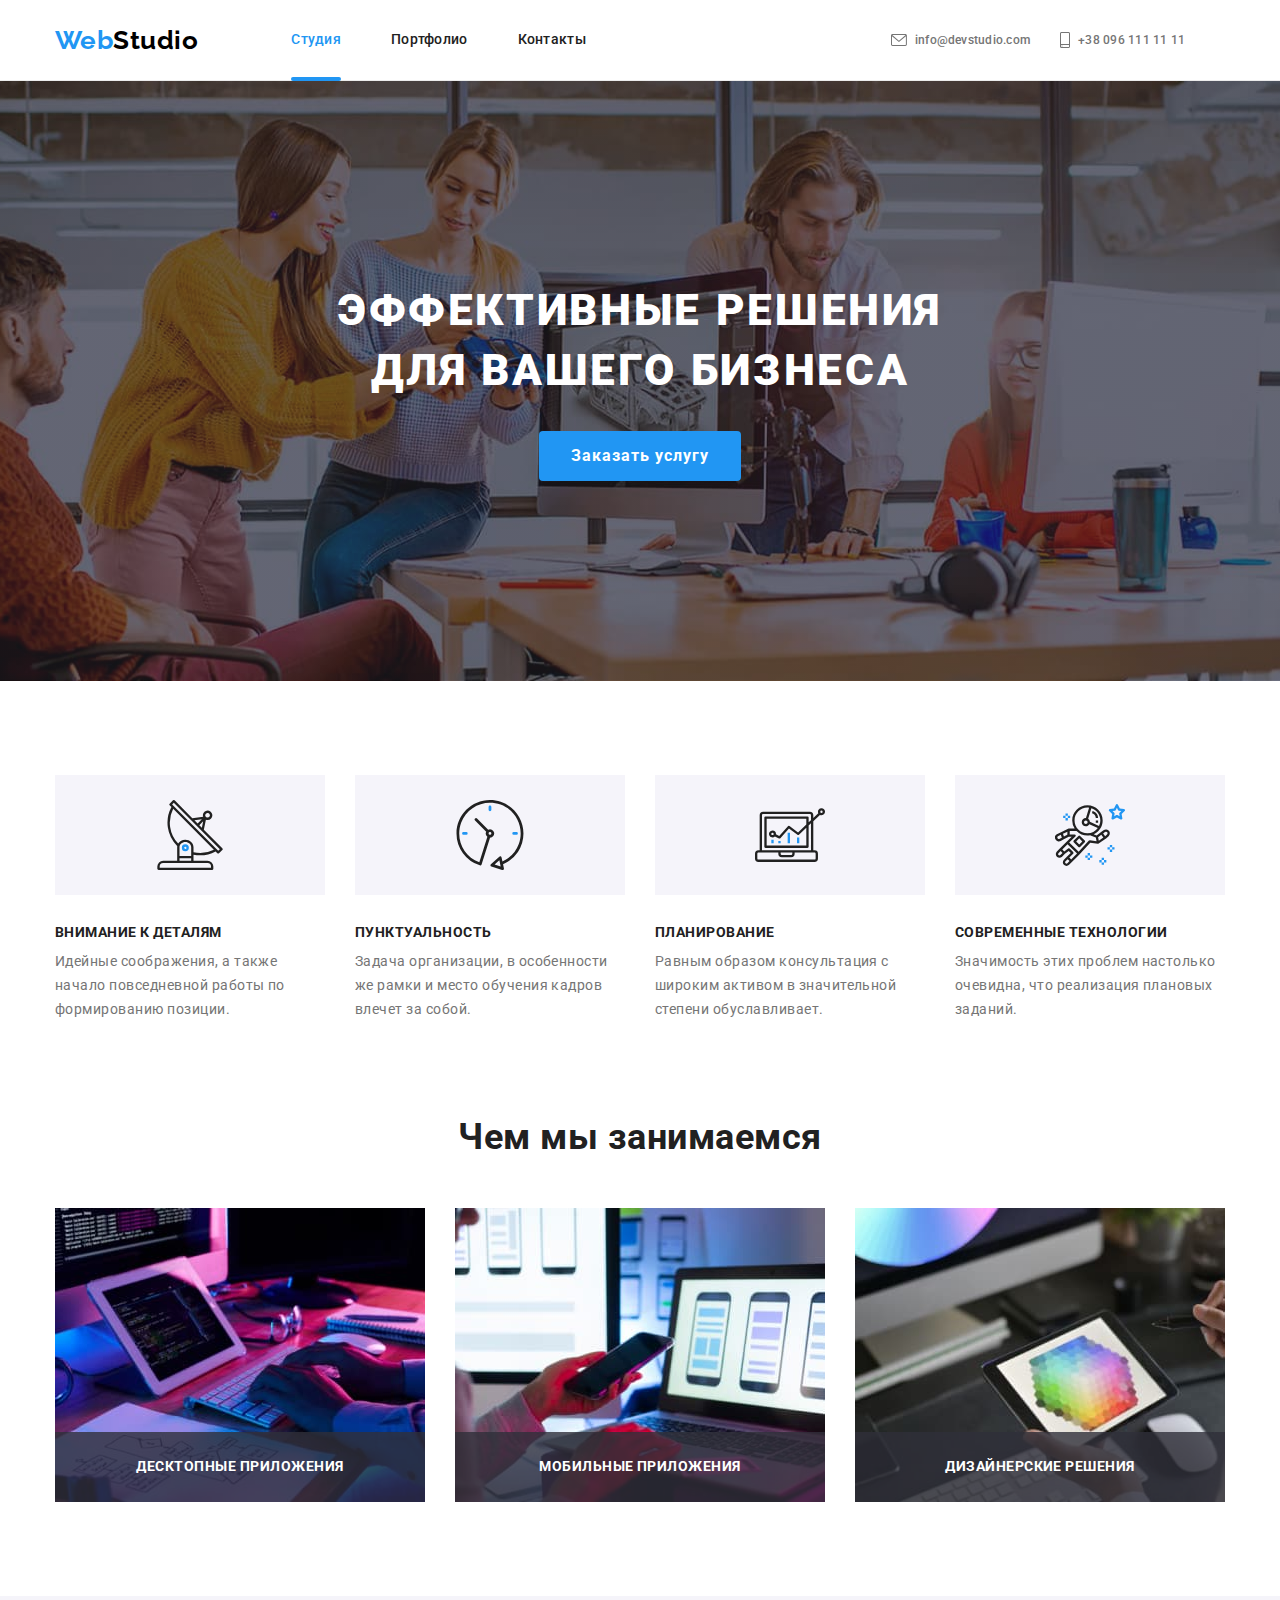
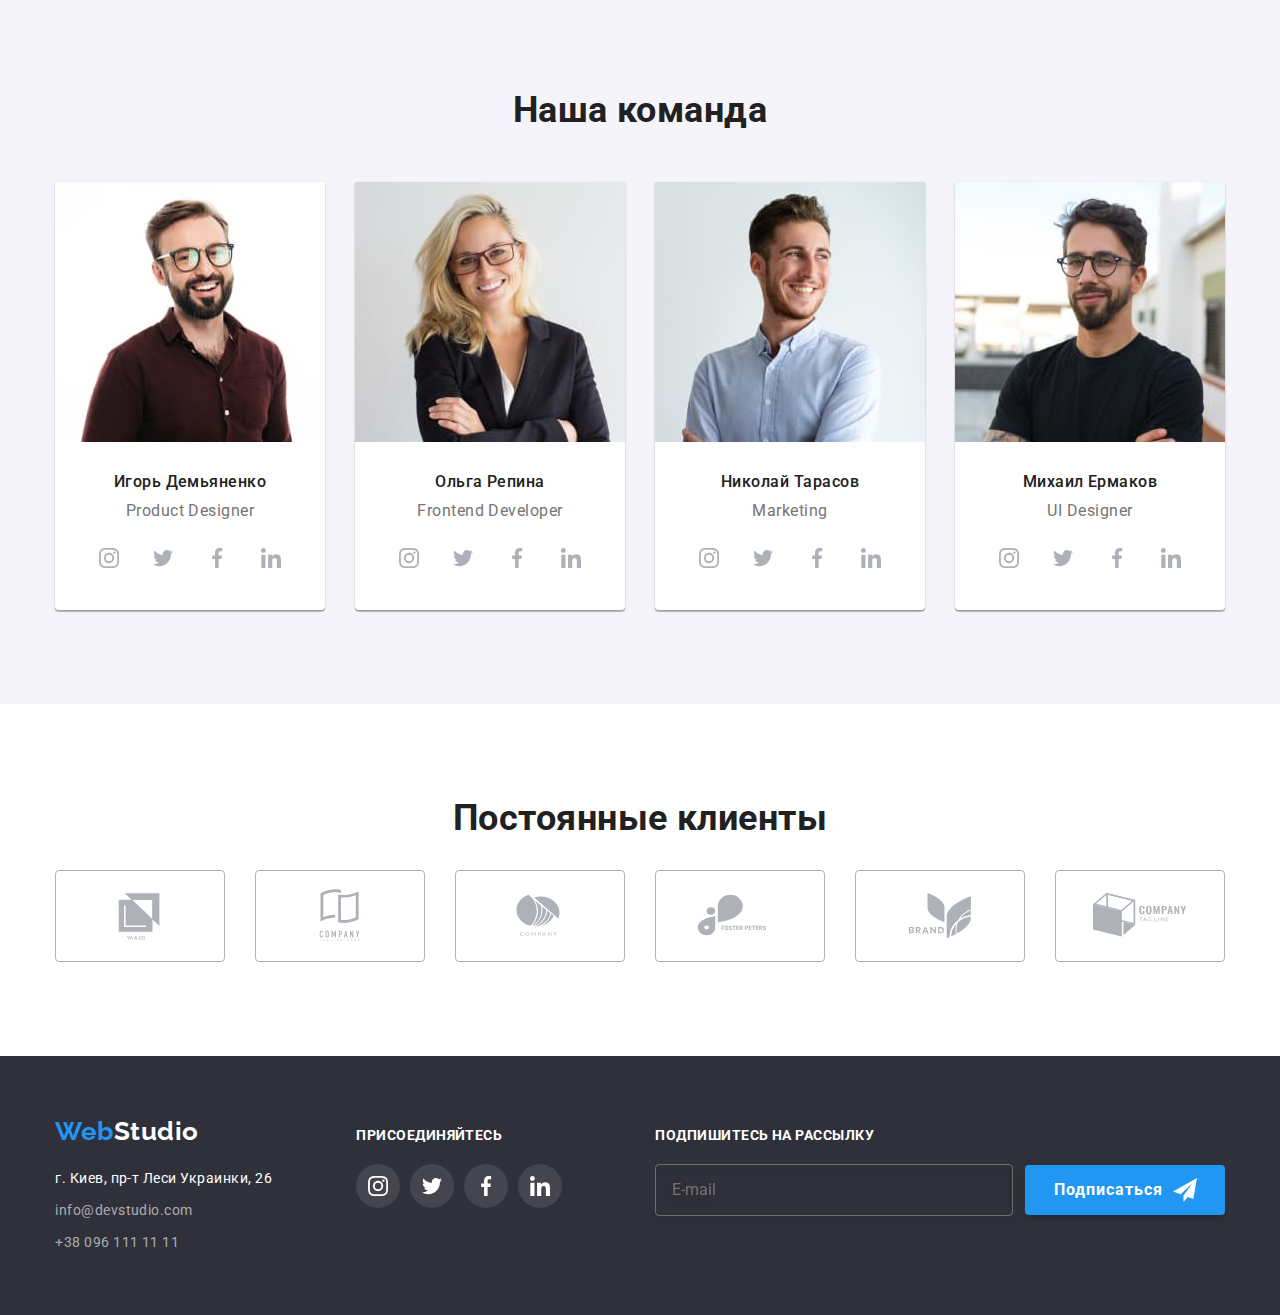
==== commit ed8fae53: "bugfix" ====
--- a/index.html
+++ b/index.html
@@ -603,79 +603,77 @@
           </svg>
         </button>
         <h2 class="modal__title">Оставьте свои данные, мы вам перезвоним</h2>
-        <form>
-          <fieldset class="fieldset">
-            <div class="fieldset__wrapper">
-              <input
-                class="fieldset__input"
-                type="text"
-                name="form-name"
-                id="form-name"
-              />
-              <svg class="fieldset__icon" width="18" height="18">
-                <use href="./images/icons.svg#icon-person-black"></use>
+        <form class="fieldset">
+          <div class="fieldset__wrapper">
+            <input
+              class="fieldset__input"
+              type="text"
+              name="form-name"
+              id="form-name"
+            />
+            <svg class="fieldset__icon" width="18" height="18">
+              <use href="./images/icons.svg#icon-person-black"></use>
+            </svg>
+            <label class="fieldset__label" for="form-name">Имя</label>
+          </div>
+
+          <div class="fieldset__wrapper">
+            <input
+              class="fieldset__input"
+              type="tel"
+              name="form-tel"
+              id="form-tel"
+            />
+            <svg class="fieldset__icon" width="18" height="18">
+              <use href="./images/icons.svg#icon-phone-black"></use>
+            </svg>
+            <label class="fieldset__label" for="form-tel">Телефон</label>
+          </div>
+
+          <div class="fieldset__wrapper">
+            <input
+              class="fieldset__input"
+              type="email"
+              name="form-email"
+              id="form-email"
+            />
+            <svg class="fieldset__icon" width="18" height="18">
+              <use href="./images/icons.svg#icon-email-black"></use>
+            </svg>
+            <label class="fieldset__label" for="form-email">Почта</label>
+          </div>
+
+          <div class="fieldset__wrapper fieldset__wrapper--last">
+            <textarea
+              class="fieldset__comment"
+              name="form-comment"
+              id="form-comment"
+              rows="7"
+              placeholder="Введите текст"
+            ></textarea>
+            <label class="fieldset__label" for="form-comment"
+              >Комментарий</label
+            >
+          </div>
+          <!-- Checkbox -->
+          <div class="checkbox">
+            <input
+              class="checkbox__input"
+              type="checkbox"
+              name="form-checkbox"
+              id="form-checkbox"
+            />
+            <label class="checkbox__label" for="form-checkbox">
+              <svg class="checkbox__icon" width="16" height="15">
+                <use href="./images/icons.svg#icon-check"></use>
               </svg>
-              <label class="fieldset__label" for="form-name">Имя</label>
-            </div>
-
-            <div class="fieldset__wrapper">
-              <input
-                class="fieldset__input"
-                type="tel"
-                name="form-tel"
-                id="form-tel"
-              />
-              <svg class="fieldset__icon" width="18" height="18">
-                <use href="./images/icons.svg#icon-phone-black"></use>
-              </svg>
-              <label class="fieldset__label" for="form-tel">Телефон</label>
-            </div>
-
-            <div class="fieldset__wrapper">
-              <input
-                class="fieldset__input"
-                type="email"
-                name="form-email"
-                id="form-email"
-              />
-              <svg class="fieldset__icon" width="18" height="18">
-                <use href="./images/icons.svg#icon-email-black"></use>
-              </svg>
-              <label class="fieldset__label" for="form-email">Почта</label>
-            </div>
-
-            <div class="fieldset__wrapper fieldset__wrapper--last">
-              <textarea
-                class="fieldset__comment"
-                name="form-comment"
-                id="form-comment"
-                rows="7"
-                placeholder="Введите текст"
-              ></textarea>
-              <label class="fieldset__label" for="form-comment"
-                >Комментарий</label
-              >
-            </div>
-            <!-- Checkbox -->
-            <div class="checkbox">
-              <input
-                class="checkbox__input"
-                type="checkbox"
-                name="form-checkbox"
-                id="form-checkbox"
-              />
-              <label class="checkbox__label" for="form-checkbox">
-                <svg class="checkbox__icon" width="16" height="15">
-                  <use href="./images/icons.svg#icon-check"></use>
-                </svg>
-                <span>
-                  Соглашаюсь с рассылкой и принимаю
-                  <a class="checkbox__terms" href="">Условия договора</a>
-                </span></label
-              >
-            </div>
-            <button class="fieldset__send" type="submit">Отправить</button>
-          </fieldset>
+              <span>
+                Соглашаюсь с рассылкой и принимаю
+                <a class="checkbox__terms" href="">Условия договора</a>
+              </span></label
+            >
+          </div>
+          <button class="fieldset__send" type="submit">Отправить</button>
         </form>
       </div>
     </div>
--- a/css/main.min.css
+++ b/css/main.min.css
@@ -1,2 +1,2 @@
-body{font-family:"Roboto",sans-serif;color:#212121;background-color:#fff;letter-spacing:0.03em}body.modal-open,body.menu-open{overflow:hidden}h1{margin:0;padding:0}h2{margin:0;padding:0}h3{margin:0;padding:0}p{margin:0;padding:0}ul{margin:0;padding:0}button{cursor:pointer}.container{margin-left:auto;margin-right:auto;padding-left:15px;padding-right:15px}@media screen and (min-width: 480px){.container{width:480px}}@media screen and (min-width: 768px){.container{width:768px}}@media screen and (min-width: 1200px){.container{width:1200px}}.page-header{position:relative;border-bottom:1px solid #ececec;padding:10px 0px}.page-header--display{display:flex;align-items:center}@media screen and (min-width: 768px){.page-header{padding:0}}.page-header__logo{color:#000;text-decoration:none;font-family:"Raleway",sans-serif;font-weight:700;font-size:24px;line-height:1.17}.page-header__logo--secondary{color:#2196f3}@media screen and (min-width: 1200px){.page-header__logo{font-size:26px;line-height:1.19}}.page-header__menu{background-color:transparent;border:none;padding:0;margin-left:auto;z-index:1000}.page-header__menu.is-open .page-header__icon--close{display:block}.page-header__menu.is-open .page-header__icon{display:none}@media screen and (min-width: 768px){.page-header__menu{display:none}}.page-header__menu.is-open{display:block}.page-header__menu.is-open+.menu{display:block;position:absolute;top:0%;left:0;width:100%;height:100vh}@media screen and (max-height: 750px){.page-header__menu.is-open+.menu{display:flex;flex-direction:column;justify-content:space-around}}.page-header__icon--close{display:none}.menu{z-index:999;padding:48px 40px;background-color:#fff;overflow-y:scroll}@media screen and (max-width: 767px){.menu{display:none}}@media screen and (min-width: 768px){.menu{display:flex;margin-left:88px;padding:0;overflow-y:visible}.menu.is-open{display:block;position:absolute;top:0%;left:0;width:100%;height:100vh;padding:48px 40px;margin-left:0px;overflow-y:scroll}.menu.is-open .navigation{display:block;margin-right:0px}.menu.is-open .navigation__list{display:block}.menu.is-open .navigation__item:not(:last-child){margin-right:0px;margin-bottom:30px}.menu.is-open .navigation__item--current{color:#212121}.menu.is-open .navigation__item--current::after{content:'';background:transparent}.menu.is-open .navigation__link{font-weight:500;font-size:40px;line-height:1.175;letter-spacing:0.02em;padding:0px}.menu.is-open .contacts{margin-top:302px;display:block}}@media screen and (min-width: 768px) and (max-height: 750px){.menu.is-open .contacts{margin-top:20px;margin-bottom:20px}}@media screen and (min-width: 768px){.menu.is-open .contacts__item:first-child{margin-bottom:30px;margin-top:0px;margin-left:0px}.menu.is-open .contacts__link.conctacts__item--tel{font-size:34px;line-height:1.176;letter-spacing:0.02em;color:#2196f3}.menu.is-open .contacts__link.contacts__item--email{font-size:24px;line-height:1.166;letter-spacing:0.02em;color:#757575}.menu.is-open .contacts__icon{display:none}.menu.is-open .header-social{display:flex}}@media screen and (min-width: 768px) and (max-height: 750px){.menu.is-open .header-social{margin-top:0px}}@media screen and (min-width: 1200px){.menu{margin-left:93px}}@media screen and (min-width: 768px){.navigation{margin-right:84px;display:flex;justify-content:center;align-items:center}}@media screen and (min-width: 1200px){.navigation{margin-right:305px}}.navigation__list{font-weight:500;font-size:40px;line-height:1.175;letter-spacing:0.02em;list-style:none}@media screen and (min-width: 768px){.navigation__list{display:flex}}.navigation__item{position:relative}.navigation__item:not(:last-child){margin-bottom:30px}@media screen and (min-width: 768px){.navigation__item:not(:last-child){margin-right:50px;margin-bottom:0px}.navigation__item--current{color:#2196f3}.navigation__item--current::after{content:'';display:inline-block;background:#2196f3;border-radius:2px;position:absolute;left:0;height:4px;width:100%;bottom:-1px}}.navigation__link{color:inherit;text-decoration:none;display:block;transition-property:color;transition-duration:250ms;transition-timing-function:cubic-bezier(0.4, 0, 0.2, 1)}.navigation__link:hover,.navigation__link:focus{color:#2196f3}@media screen and (min-width: 768px){.navigation__link{font-weight:500;font-size:14px;line-height:1.14;letter-spacing:0.02em;padding:32px 0}}.contacts{font-weight:500;font-size:14px;line-height:1.14;letter-spacing:0.02em;list-style:none;margin-top:302px}@media screen and (max-height: 750px), (min-width: 768px){.contacts{margin-top:0px}}@media screen and (min-width: 768px){.contacts{display:flex;flex-direction:column-reverse;justify-content:center}}@media screen and (min-width: 1200px){.contacts{display:flex;flex-direction:row-reverse;justify-content:center;align-items:center}}.contacts__item:first-child{margin-bottom:30px}@media screen and (min-width: 768px){.contacts__item:first-child{margin-bottom:0px;margin-top:10px}}@media screen and (min-width: 1200px){.contacts__item:first-child{margin-top:0px;margin-left:30px}}.contacts__link{text-decoration:none;transition-property:color;transition-duration:250ms;transition-timing-function:cubic-bezier(0.4, 0, 0.2, 1)}.contacts__link.conctacts__item--tel{font-weight:500;font-size:34px;line-height:1.176;letter-spacing:0.02em;color:#2196f3}.contacts__link.contacts__item--email{font-weight:500;font-size:24px;line-height:1.166;letter-spacing:0.02em;color:#757575}@media screen and (min-width: 768px){.contacts__link.conctacts__item--tel,.contacts__link.contacts__item--email{font-size:12px;line-height:1.17;letter-spacing:0.02em;color:#757575}.contacts__link.conctacts__item--tel:hover,.contacts__link.contacts__item--email:hover,.contacts__link.conctacts__item--tel:focus,.contacts__link.contacts__item--email:focus{color:#2196f3}}@media screen and (min-width: 1200px){.contacts__link{display:flex;align-items:center}}.contacts__icon{margin-right:8px;fill:currentColor}@media screen and (max-width: 767px){.contacts__icon{display:none}}.header-social{margin-top:64px;list-style:none;display:flex;flex-wrap:wrap}@media screen and (min-width: 768px){.header-social{display:none}}@media screen and (max-height: 750px){.header-social{margin-top:0px}}.header-social__item{padding-right:10px}.header-social__item:not(:first-child){padding-left:10px}.header-social__item:not(:last-child){border-right:1px solid rgba(33,33,33,0.2)}.header-social__link{font-weight:500;font-size:18px;line-height:1.22;letter-spacing:0.02em;text-decoration:none;color:#2196f3}.hero{background-color:#2f303a;background-image:linear-gradient(rgba(47,48,58,0.4), rgba(47,48,58,0.4)),url(../images/hero-mobile.jpg);max-width:468px;margin-inline:auto;background-repeat:no-repeat;background-position:center;background-size:cover;text-align:center}@media (min-device-pixel-ratio: 2), (min-resolution: 192dpi), (min-resolution: 2dppx){.hero{background-image:linear-gradient(rgba(47,48,58,0.4), rgba(47,48,58,0.4)),url(../images/hero-mobile@2x.jpg)}}@media screen and (min-width: 768px){.hero{background-image:linear-gradient(rgba(47,48,58,0.4), rgba(47,48,58,0.4)),url(../images/hero-tablet.jpg);max-width:768px;margin-inline:auto}}@media screen and (min-width: 768px) and (min-device-pixel-ratio: 2), screen and (min-width: 768px) and (min-resolution: 192dpi), screen and (min-width: 768px) and (min-resolution: 2dppx){.hero{background-image:linear-gradient(rgba(47,48,58,0.4), rgba(47,48,58,0.4)),url(../images/hero-tablet@2x.jpg)}}@media screen and (min-width: 1200px){.hero{background-image:linear-gradient(rgba(47,48,58,0.4), rgba(47,48,58,0.4)),url(../images/hero-desktop.jpg);max-width:1600px;margin-inline:auto}}@media screen and (min-width: 1200px) and (min-device-pixel-ratio: 2), screen and (min-width: 1200px) and (min-resolution: 192dpi), screen and (min-width: 1200px) and (min-resolution: 2dppx){.hero{background-image:linear-gradient(rgba(47,48,58,0.4), rgba(47,48,58,0.4)),url(../images/hero-desktop@2x.jpg)}}.hero--wrapper{padding:118px 60px}@media screen and (min-width: 768px){.hero--wrapper{padding:118px 204px}}@media screen and (min-width: 1200px){.hero--wrapper{padding:200px 0px}}.hero__title{color:#fff;font-weight:900;text-align:center;letter-spacing:0.06em;text-transform:uppercase;margin-bottom:30px;font-size:26px;line-height:1.62}@media screen and (min-width: 1200px){.hero__title{font-size:44px;line-height:1.36}}.hero__btn{color:#fff;background-color:#2196f3;border:none;font-weight:700;font-size:16px;line-height:1.87;text-align:center;letter-spacing:0.06em;border-radius:4px;min-width:200px;padding:10px 32px;transition:background-color 250ms cubic-bezier(0.4, 0, 0.2, 1)}.hero__btn:hover,.hero__btn:focus{background-color:#188ce8}.features{padding-top:60px;padding-bottom:60px}@media screen and (min-width: 1200px){.features{padding-top:94px;padding-bottom:94px}}.features__title{clip:rect(1px, 1px, 1px, 1px);clip-path:inset(50%);height:1px;width:1px;margin:-1px;overflow:hidden;padding:0;position:absolute}.features__list{list-style:none;margin-left:auto;margin-right:auto}@media screen and (min-width: 768px){.features__list{display:flex;flex-wrap:wrap;justify-content:space-between;gap:30px}}@media screen and (max-width: 767px){.features__item:not(:first-child){margin-top:30px}}@media screen and (min-width: 768px){.features__item{width:calc((100% - 30px) / 2)}}@media screen and (min-width: 1200px){.features__item{width:calc((100% - 90px) / 4)}}.features__wrapper{width:100%;padding:25px 0px;background-color:#f5f4fa;display:flex;align-items:center;justify-content:center}.features__icon{background-color:#f5f4fa;border-radius:4px;width:70px;height:70px}.features__subtitle{font-weight:700;font-size:14px;line-height:1.14;text-transform:uppercase;margin-top:30px;margin-bottom:10px;text-align:center}@media screen and (min-width: 1200px){.features__subtitle{text-align:left}}.features__text{color:#757575;font-size:14px;line-height:1.71;text-align:left}.work{display:none}@media screen and (min-width: 1200px){.work{display:block;padding-top:0px;padding-bottom:94px}}.work__title{font-weight:700;font-size:36px;line-height:1.17;text-align:center;margin-bottom:50px}.work__list{display:flex;justify-content:space-between}.work__item{list-style:none;display:inline-block;position:relative}.work__img{display:block}.work__text{position:absolute;bottom:0;padding:27px 0px;width:100%;background-color:rgba(47,48,58,0.8);font-weight:700;font-size:14px;line-height:1.14;text-align:center;text-transform:uppercase;color:#fff}.team{background:#f5f4fa;padding-top:60px;padding-bottom:60px}@media screen and (min-width: 1200px){.team{padding-top:94px;padding-bottom:94px}}.team__title{font-weight:700;text-align:center;font-size:28px;line-height:1.18;margin-bottom:30px}@media screen and (min-width: 1200px){.team__title{font-size:36px;line-height:1.166;margin-bottom:50px}}.team__list{list-style:none}@media screen and (min-width: 768px){.team__list{display:flex;flex-wrap:wrap;justify-content:space-between;gap:30px}}.team__item{background-color:#fff;box-shadow:0px 1px 3px rgba(0,0,0,0.12),0px 1px 1px rgba(0,0,0,0.14),0px 2px 1px rgba(0,0,0,0.2);border-radius:0px 0px 4px 4px}@media screen and (max-width: 767px){.team__item{margin-bottom:30px}.team__item:last-child{margin-bottom:0px}}@media screen and (min-width: 768px){.team__item{width:calc((100% - 30px) / 2)}}@media screen and (min-width: 1200px){.team__item{width:calc((100% - 90px) / 4)}}.team__img{display:block;width:calc(100vw - 30px);max-width:450px;height:auto}@media screen and (min-width: 768px){.team__img{width:100%}}.team__wrapper{padding-top:30px;padding-bottom:24px}@media screen and (min-width: 1200px){.team__wrapper{padding-bottom:30px}}.team__subtitle{font-weight:500;font-size:16px;line-height:1.19;text-align:center;margin-bottom:10px}.team__text{color:#757575;font-size:16px;line-height:1.19;text-align:center}.social{display:flex;list-style:none;justify-content:center;margin-top:16px}.social__item{width:44px;height:44px}.social__item:not(:first-child){margin-left:10px}.social__link{width:100%;height:100%;display:flex;justify-content:center;align-items:center;border-radius:50%;transition-property:background-color;transition-duration:250ms;transition-timing-function:cubic-bezier(0.4, 0, 0.2, 1)}.social__link:hover,.social__link:focus{background-color:#2196f3}.social__icon{fill:#afb1b8;transition-property:fill;transition-duration:250ms;transition-timing-function:cubic-bezier(0.4, 0, 0.2, 1)}.social__link:hover .social__icon,.social__link:focus .social__icon{fill:#fff}.customers{padding-top:60px;padding-bottom:60px}@media screen and (min-width: 1200px){.customers{padding-top:94px;padding-bottom:94px}}.customers__title{font-weight:700;font-size:36px;line-height:1.17;text-align:center;margin-bottom:50px}.customers__list{display:flex;justify-content:center;list-style:none}.customers__item{width:170px;height:92px}.customers__item:not(:first-child){margin-left:30px}.customers__link{width:100%;height:100%;display:flex;align-items:center;justify-content:center;border:1px solid #afb1b8;border-radius:4px;transition-property:border-color;transition-duration:250ms;transition-timing-function:cubic-bezier(0.4, 0, 0.2, 1)}.customers__link:hover,.customers__link:focus{border-color:#2196f3}.customers__icon{fill:#afb1b8;transition-property:fill;transition-duration:250ms;transition-timing-function:cubic-bezier(0.4, 0, 0.2, 1)}.customers__link:hover .customers__icon,.customers__link:focus .customers__icon{fill:#2196f3}.backdrop{position:fixed;top:0;left:0;width:100%;height:100%;background-color:rgba(0,0,0,0.2);transition-property:opacity;transition-duration:250ms;transition-timing-function:cubic-bezier(0.4, 0, 0.2, 1);overflow-y:scroll;z-index:10000}.backdrop.is-hidden{visibility:hidden;opacity:0;pointer-events:none}.backdrop.is-hidden .modal{visibility:hidden;opacity:0;transform:translate(-50%, -50%) scale(0.9)}.modal{position:absolute;width:calc(100% - 30px);max-width:450px;top:50%;left:50%;transform:translate(-50%, -50%) scale(1);padding:40px;background-color:#fff;box-shadow:0px 1px 3px rgba(0,0,0,0.12),0px 1px 1px rgba(0,0,0,0.14),0px 2px 1px rgba(0,0,0,0.2);border-radius:4px;transition-property:opacity visibility transform;transition-duration:250ms;transition-timing-function:cubic-bezier(0.4, 0, 0.2, 1)}@media screen and (max-height: 625px){.modal{top:0%;transform:translate(-50%, 0) scale(1)}}@media screen and (min-width: 1200px){.modal{max-width:528px}}.modal__btn{width:30px;height:30px;border-radius:50%;background:#fff;border:1px solid rgba(0,0,0,0.1);display:flex;justify-content:center;align-items:center;position:absolute;top:8px;right:8px}.modal__btn:hover .modal__icon{fill:#2196f3}.modal__icon{transition:fill 250ms cubic-bezier(0.4, 0, 0.2, 1)}.modal__title{font-weight:700;font-size:20px;line-height:1.15;text-align:center;color:#212121;margin-bottom:30px}.fieldset{display:flex;flex-direction:column;margin:0px;padding:0px;border:none}.fieldset__label{font-size:12px;line-height:1.17;letter-spacing:0.01em;color:#757575;position:absolute;bottom:calc(100% + 4px);left:0;transition:color 250ms cubic-bezier(0.4, 0, 0.2, 1)}.fieldset__wrapper{position:relative;display:flex;margin-bottom:28px}.fieldset__wrapper--last{margin-bottom:20px}.fieldset__input{border:1px solid rgba(33,33,33,0.2);border-radius:4px;min-height:40px;width:100%;padding-left:42px;transition:border-color 250ms cubic-bezier(0.4, 0, 0.2, 1)}.fieldset__input:focus-visible{border:1px solid #2196f3;outline:transparent}.fieldset__input:focus-visible+.fieldset__icon{fill:#2196f3}.fieldset__input:focus-visible ~ .fieldset__label{color:#2196f3}.fieldset__icon{position:absolute;top:11px;left:12px;transition:fill 250ms cubic-bezier(0.4, 0, 0.2, 1)}.fieldset__comment{padding:12px 16px;resize:none;border:1px solid rgba(33,33,33,0.2);border-radius:4px;width:100%;font-style:normal;font-size:14px;line-height:1.14;letter-spacing:0.01em;transition:border-color 250ms cubic-bezier(0.4, 0, 0.2, 1)}.fieldset__comment:focus-visible{border:1px solid #2196f3;outline:transparent}.fieldset__comment:focus-visible ~ .fieldset__label{color:#2196f3}@media screen and (min-width: 1200px){.fieldset__comment{font-size:12px;line-height:1.166}}.fieldset__send{background:#2196f3;box-shadow:0px 4px 4px rgba(0,0,0,0.15);border-radius:4px;border-color:transparent;padding:10px 55px 10px 56px;font-weight:700;font-size:16px;line-height:1.88;display:flex;margin-left:auto;margin-right:auto;margin-top:30px;letter-spacing:0.06em;color:#fff;transition:background-color 250ms cubic-bezier(0.4, 0, 0.2, 1)}.fieldset__send:hover{background:#188ce8}.checkbox{display:flex;justify-content:center}.checkbox__input{-webkit-appearance:none;-moz-appearance:none;appearance:none}.checkbox__input:focus+.checkbox__label .checkbox__icon{border:2px solid #2196f3}.checkbox__input:checked+.checkbox__label .checkbox__icon{border:none;fill:#2196f3}.checkbox__label{display:flex;align-items:center;font-weight:400;font-size:12px;line-height:1.17;letter-spacing:0.03em;cursor:pointer;color:#757575}@media screen and (min-width: 1200px){.checkbox__label{font-size:14px;line-height:1.71}}.checkbox__icon{border:2px solid #212121;border-radius:4px;fill:transparent;margin-right:8px}.checkbox__terms{color:#2196f3}.checkbox__terms:visited{color:#2196f3}.page-footer{color:#fff;background-color:#2f303a;padding:60px 0px}@media screen and (min-width: 768px){.container--tablet{display:flex;flex-wrap:wrap;justify-content:center;align-items:flex-start}}@media screen and (min-width: 1200px){.container--desktop{flex-wrap:nowrap}}.page-footer--display{display:flex;flex-direction:column;justify-items:center;align-items:center;flex-wrap:wrap}@media screen and (min-width: 1200px){.page-footer--display{align-items:flex-start;width:231px}}.page-footer__logo{color:inherit;text-decoration:none;font-family:'Raleway';font-style:normal;font-weight:700;margin-bottom:20px;display:block;font-size:24px;line-height:1.17}.page-footer__logo:visited{color:inherit}@media screen and (min-width: 1200px){.page-footer__logo{font-size:26px;line-height:1.19}}.page-footer__logo .page-footer__logo--secondary{color:#2196f3}.address{font-style:normal;font-size:14px;line-height:1.71}.address__text{margin-bottom:8px}.address__list{list-style:none;text-align:center}@media screen and (min-width: 1200px){.address__list{text-align:left}}.address__item:not(:last-child){margin-bottom:8px}.address__link{color:rgba(255,255,255,0.6);text-decoration:none;transition-property:color;transition-duration:250ms;transition-timing-function:cubic-bezier(0.4, 0, 0.2, 1)}.address__link:hover,.address__link:focus{color:#2196f3;text-decoration:none}.join{display:flex;flex-direction:column;align-items:center;margin:60px 0px}@media screen and (min-width: 768px){.join{margin:0px 0px 0px 165px}}@media screen and (min-width: 1200px){.join{margin-left:70px;padding-top:12px;align-items:flex-start}}.join__title{font-weight:700;font-size:14px;line-height:1.14;text-transform:uppercase;margin-bottom:20px}.join__list{display:flex;list-style:none}.join__item{width:44px;height:44px}.join__item:not(:first-child){margin-left:10px}.join__link{width:100%;height:100%;display:flex;justify-content:center;align-items:center;background-color:rgba(255,255,255,0.1);border-radius:50%;transition-property:background-color;transition-duration:250ms;transition-timing-function:cubic-bezier(0.4, 0, 0.2, 1)}.join__link:hover,.join__link:focus{background-color:#2196f3}.join__icon{fill:#fff}.subscription{display:flex;flex-direction:column;align-items:center}@media screen and (min-width: 768px){.subscription{margin-top:60px}}@media screen and (min-width: 1200px){.subscription{margin-top:0px;margin-left:93px;padding-top:12px}}.subscription__title{display:block;font-size:14px;font-weight:700;line-height:1.14;text-transform:uppercase;margin-bottom:20px;text-align:center}@media screen and (min-width: 1200px){.subscription__title{text-align:left}}.subscription__wrapper{display:flex;flex-direction:column;align-items:center;width:100%}@media screen and (min-width: 1200px){.subscription__wrapper{flex-direction:row}}.subscription__input{border:1px solid rgba(255,255,255,0.3);filter:drop-shadow(0px 4px 4px rgba(0,0,0,0.15));border-radius:4px;background-color:#2f303a;padding:15px 0px 15px 16px;width:calc(100vw - 30px);max-width:450px;margin-bottom:20px;line-height:1.25}@media screen and (min-width: 1200px){.subscription__input{max-width:358px;margin-bottom:0px;margin-right:12px}}.subscription__btn{background-color:#2196f3;box-shadow:0px 4px 4px rgba(0,0,0,0.15);border-width:0px;border-radius:4px;border-color:transparent;font-weight:700;font-size:16px;line-height:1.88;display:flex;align-items:center;text-align:center;letter-spacing:0.06em;color:#fff;padding:10px 28px 10px 29px}.subscription__icon{margin-left:10px}.projects{padding-top:60px;padding-bottom:60px}@media screen and (min-width: 1200px){.projects{padding-top:94px;padding-bottom:94px}}.projects__title{clip:rect(1px, 1px, 1px, 1px);clip-path:inset(50%);height:1px;width:1px;margin:-1px;overflow:hidden;padding:0;position:absolute}.categories{list-style:none;display:flex;flex-wrap:wrap;justify-content:flex-start;margin-bottom:40px}@media screen and (min-width: 768px){.categories{justify-content:center;margin-bottom:30px}}.categories__item{margin-bottom:15px;margin-right:8px}@media screen and (min-width: 768px){.categories__item{margin-bottom:0px}}.categories__btn{background-color:#f5f4fa;border:none;font-weight:500;font-size:16px;line-height:1.62;text-align:center;padding:6px 22px;border-radius:4px;transition-property:color, background-color, box-shadow;transition-duration:250ms;transition-timing-function:cubic-bezier(0.4, 0, 0.2, 1)}.categories__btn:hover,.categories__btn:focus{color:#fff;background-color:#2196f3;box-shadow:0px 3px 1px rgba(0,0,0,0.1),0px 1px 2px rgba(0,0,0,0.08),0px 2px 2px rgba(0,0,0,0.12)}.projects__list{list-style:none;display:flex;flex-wrap:wrap;gap:30px}.projects__item{transition-property:box-shadow;transition-duration:250ms;transition-timing-function:cubic-bezier(0.4, 0, 0.2, 1)}@media screen and (min-width: 768px){.projects__item{width:calc((100% - 30px) / 2)}}@media screen and (min-width: 1200px){.projects__item{width:calc((100% - 30px * 2) / 3)}}.projects__link{text-decoration:none;display:block;width:100%;height:100%}.projects__link:visited{color:inherit}.projects__link:hover,.projects__link:focus{box-shadow:0px 1px 1px rgba(0,0,0,0.12),0px 4px 4px rgba(0,0,0,0.06),1px 4px 6px rgba(0,0,0,0.16)}.projects__link:hover .projects__slidetext,.projects__link:focus .projects__slidetext{transform:translateY(0%)}.projects__wrapper{position:relative;overflow:hidden}.projects__img{display:block;width:calc(100vw - 30px);max-width:450px;height:auto;max-height:294px}@media screen and (min-width: 768px){.projects__img{width:100%}}.projects__slidetext{position:absolute;top:0;left:0;padding:77px 24px;height:100%;transform:translateY(100%);font-size:18px;line-height:1.56;color:#ffffff;background-color:rgba(33,150,243,0.9);transition-property:transform;transition-duration:250ms;transition-timing-function:cubic-bezier(0.4, 0, 0.2, 1)}@media screen and (min-width: 768px){.projects__slidetext{padding:49px 24px 0px}}@media screen and (min-width: 1200px){.projects__slidetext{padding:63px 24px 0px}}.projects__wrapper2{padding-top:20px;padding-bottom:20px;padding-inline:24px;border-bottom:1px solid #eeeeee;border-inline:1px solid #eeeeee}.projects__subtitle{margin-bottom:4px;font-weight:700;font-size:18px;line-height:2;letter-spacing:0.06em}.projects__text{font-size:16px;line-height:1.88;color:#757575}
+body{font-family:"Roboto",sans-serif;color:#212121;background-color:#fff;letter-spacing:0.03em}body.modal-open,body.menu-open{overflow:hidden}h1{margin:0;padding:0}h2{margin:0;padding:0}h3{margin:0;padding:0}p{margin:0;padding:0}ul{margin:0;padding:0}button{cursor:pointer}.container{margin-left:auto;margin-right:auto;padding-left:15px;padding-right:15px}@media screen and (min-width: 480px){.container{width:480px}}@media screen and (min-width: 768px){.container{width:768px}}@media screen and (min-width: 1200px){.container{width:1200px}}.page-header{position:relative;border-bottom:1px solid #ececec;padding:10px 0px}.page-header--display{display:flex;align-items:center}@media screen and (min-width: 768px){.page-header{padding:0}}.page-header__logo{color:#000;text-decoration:none;font-family:"Raleway",sans-serif;font-weight:700;font-size:24px;line-height:1.17}.page-header__logo--secondary{color:#2196f3}@media screen and (min-width: 1200px){.page-header__logo{font-size:26px;line-height:1.19}}.page-header__menu{background-color:transparent;border:none;padding:0;margin-left:auto;z-index:1000}.page-header__menu.is-open .page-header__icon--close{display:block}.page-header__menu.is-open .page-header__icon{display:none}@media screen and (min-width: 768px){.page-header__menu{display:none}}.page-header__menu.is-open{display:block}.page-header__menu.is-open+.menu{display:block;position:absolute;top:0%;left:0;width:100%;height:100vh}@media screen and (max-height: 750px){.page-header__menu.is-open+.menu{display:flex;flex-direction:column;justify-content:space-around}}.page-header__icon--close{display:none}.menu{z-index:999;padding:48px 40px;background-color:#fff;overflow-y:scroll}@media screen and (max-width: 767px){.menu{display:none}}@media screen and (min-width: 768px){.menu{display:flex;margin-left:88px;padding:0;overflow-y:visible}.menu.is-open{display:block;position:absolute;top:0%;left:0;width:100%;height:100vh;padding:48px 40px;margin-left:0px;overflow-y:scroll}.menu.is-open .navigation{display:block;margin-right:0px}.menu.is-open .navigation__list{display:block}.menu.is-open .navigation__item:not(:last-child){margin-right:0px;margin-bottom:30px}.menu.is-open .navigation__item--current{color:#212121}.menu.is-open .navigation__item--current::after{content:'';background:transparent}.menu.is-open .navigation__link{font-weight:500;font-size:40px;line-height:1.175;letter-spacing:0.02em;padding:0px}.menu.is-open .contacts{margin-top:302px;display:block}}@media screen and (min-width: 768px) and (max-height: 750px){.menu.is-open .contacts{margin-top:20px;margin-bottom:20px}}@media screen and (min-width: 768px){.menu.is-open .contacts__item:first-child{margin-bottom:30px;margin-top:0px;margin-left:0px}.menu.is-open .contacts__link.conctacts__item--tel{font-size:34px;line-height:1.176;letter-spacing:0.02em;color:#2196f3}.menu.is-open .contacts__link.contacts__item--email{font-size:24px;line-height:1.166;letter-spacing:0.02em;color:#757575}.menu.is-open .contacts__icon{display:none}.menu.is-open .header-social{display:flex}}@media screen and (min-width: 768px) and (max-height: 750px){.menu.is-open .header-social{margin-top:0px}}@media screen and (min-width: 1200px){.menu{margin-left:93px}}@media screen and (min-width: 768px){.navigation{margin-right:84px;display:flex;justify-content:center;align-items:center}}@media screen and (min-width: 1200px){.navigation{margin-right:305px}}.navigation__list{font-weight:500;font-size:40px;line-height:1.175;letter-spacing:0.02em;list-style:none}@media screen and (min-width: 768px){.navigation__list{display:flex}}.navigation__item{position:relative}.navigation__item:not(:last-child){margin-bottom:30px}@media screen and (min-width: 768px){.navigation__item:not(:last-child){margin-right:50px;margin-bottom:0px}.navigation__item--current{color:#2196f3}.navigation__item--current::after{content:'';display:inline-block;background:#2196f3;border-radius:2px;position:absolute;left:0;height:4px;width:100%;bottom:-1px}}.navigation__link{color:inherit;text-decoration:none;display:block;transition-property:color;transition-duration:250ms;transition-timing-function:cubic-bezier(0.4, 0, 0.2, 1)}.navigation__link:hover,.navigation__link:focus{color:#2196f3}@media screen and (min-width: 768px){.navigation__link{font-weight:500;font-size:14px;line-height:1.14;letter-spacing:0.02em;padding:32px 0}}.contacts{font-weight:500;font-size:14px;line-height:1.14;letter-spacing:0.02em;list-style:none;margin-top:302px}@media screen and (max-height: 750px), (min-width: 768px){.contacts{margin-top:0px}}@media screen and (min-width: 768px){.contacts{display:flex;flex-direction:column-reverse;justify-content:center}}@media screen and (min-width: 1200px){.contacts{display:flex;flex-direction:row-reverse;justify-content:center;align-items:center}}.contacts__item:first-child{margin-bottom:30px}@media screen and (min-width: 768px){.contacts__item:first-child{margin-bottom:0px;margin-top:10px}}@media screen and (min-width: 1200px){.contacts__item:first-child{margin-top:0px;margin-left:30px}}.contacts__link{text-decoration:none;transition-property:color;transition-duration:250ms;transition-timing-function:cubic-bezier(0.4, 0, 0.2, 1)}.contacts__link.conctacts__item--tel{font-weight:500;font-size:34px;line-height:1.176;letter-spacing:0.02em;color:#2196f3}.contacts__link.contacts__item--email{font-weight:500;font-size:24px;line-height:1.166;letter-spacing:0.02em;color:#757575}@media screen and (min-width: 768px){.contacts__link.conctacts__item--tel,.contacts__link.contacts__item--email{font-size:12px;line-height:1.17;letter-spacing:0.02em;color:#757575}.contacts__link.conctacts__item--tel:hover,.contacts__link.contacts__item--email:hover,.contacts__link.conctacts__item--tel:focus,.contacts__link.contacts__item--email:focus{color:#2196f3}}@media screen and (min-width: 1200px){.contacts__link{display:flex;align-items:center}}.contacts__icon{margin-right:8px;fill:currentColor}@media screen and (max-width: 767px){.contacts__icon{display:none}}.header-social{margin-top:64px;list-style:none;display:flex;flex-wrap:wrap}@media screen and (min-width: 768px){.header-social{display:none}}@media screen and (max-height: 750px){.header-social{margin-top:0px}}.header-social__item{padding-right:10px}.header-social__item:not(:first-child){padding-left:10px}.header-social__item:not(:last-child){border-right:1px solid rgba(33,33,33,0.2)}.header-social__link{font-weight:500;font-size:18px;line-height:1.22;letter-spacing:0.02em;text-decoration:none;color:#2196f3}.hero{background-color:#2f303a;background-image:linear-gradient(rgba(47,48,58,0.4), rgba(47,48,58,0.4)),url(../images/hero-mobile.jpg);max-width:480px;margin-inline:auto;background-repeat:no-repeat;background-position:center;background-size:cover;text-align:center}@media (min-device-pixel-ratio: 2), (min-resolution: 192dpi), (min-resolution: 2dppx){.hero{background-image:linear-gradient(rgba(47,48,58,0.4), rgba(47,48,58,0.4)),url(../images/hero-mobile@2x.jpg)}}@media screen and (min-width: 768px){.hero{background-image:linear-gradient(rgba(47,48,58,0.4), rgba(47,48,58,0.4)),url(../images/hero-tablet.jpg);max-width:768px;margin-inline:auto}}@media screen and (min-width: 768px) and (min-device-pixel-ratio: 2), screen and (min-width: 768px) and (min-resolution: 192dpi), screen and (min-width: 768px) and (min-resolution: 2dppx){.hero{background-image:linear-gradient(rgba(47,48,58,0.4), rgba(47,48,58,0.4)),url(../images/hero-tablet@2x.jpg)}}@media screen and (min-width: 1200px){.hero{background-image:linear-gradient(rgba(47,48,58,0.4), rgba(47,48,58,0.4)),url(../images/hero-desktop.jpg);max-width:1600px;margin-inline:auto}}@media screen and (min-width: 1200px) and (min-device-pixel-ratio: 2), screen and (min-width: 1200px) and (min-resolution: 192dpi), screen and (min-width: 1200px) and (min-resolution: 2dppx){.hero{background-image:linear-gradient(rgba(47,48,58,0.4), rgba(47,48,58,0.4)),url(../images/hero-desktop@2x.jpg)}}.hero--wrapper{padding:118px 60px}@media screen and (min-width: 768px){.hero--wrapper{padding:118px 204px}}@media screen and (min-width: 1200px){.hero--wrapper{padding:200px 0px}}.hero__title{color:#fff;font-weight:900;text-align:center;letter-spacing:0.06em;text-transform:uppercase;margin-bottom:30px;font-size:26px;line-height:1.62}@media screen and (min-width: 1200px){.hero__title{font-size:44px;line-height:1.36}}.hero__btn{color:#fff;background-color:#2196f3;border:none;font-weight:700;font-size:16px;line-height:1.87;text-align:center;letter-spacing:0.06em;border-radius:4px;min-width:200px;padding:10px 32px;transition:background-color 250ms cubic-bezier(0.4, 0, 0.2, 1)}.hero__btn:hover,.hero__btn:focus{background-color:#188ce8}.features{padding-top:60px;padding-bottom:60px}@media screen and (min-width: 1200px){.features{padding-top:94px;padding-bottom:94px}}.features__title{clip:rect(1px, 1px, 1px, 1px);clip-path:inset(50%);height:1px;width:1px;margin:-1px;overflow:hidden;padding:0;position:absolute}.features__list{list-style:none;margin-left:auto;margin-right:auto}@media screen and (min-width: 768px){.features__list{display:flex;flex-wrap:wrap;justify-content:space-between;gap:30px}}@media screen and (max-width: 767px){.features__item:not(:first-child){margin-top:30px}}@media screen and (min-width: 768px){.features__item{width:calc((100% - 30px) / 2)}}@media screen and (min-width: 1200px){.features__item{width:calc((100% - 90px) / 4)}}.features__wrapper{width:100%;padding:25px 0px;background-color:#f5f4fa;display:flex;align-items:center;justify-content:center}.features__icon{background-color:#f5f4fa;border-radius:4px;width:70px;height:70px}.features__subtitle{font-weight:700;font-size:14px;line-height:1.14;text-transform:uppercase;margin-top:30px;margin-bottom:10px;text-align:center}@media screen and (min-width: 1200px){.features__subtitle{text-align:left}}.features__text{color:#757575;font-size:14px;line-height:1.71;text-align:left}.work{display:none}@media screen and (min-width: 1200px){.work{display:block;padding-top:0px;padding-bottom:94px}}.work__title{font-weight:700;font-size:36px;line-height:1.17;text-align:center;margin-bottom:50px}.work__list{display:flex;justify-content:space-between}.work__item{list-style:none;display:inline-block;position:relative}.work__img{display:block}.work__text{position:absolute;bottom:0;padding:27px 0px;width:100%;background-color:rgba(47,48,58,0.8);font-weight:700;font-size:14px;line-height:1.14;text-align:center;text-transform:uppercase;color:#fff}.team{background:#f5f4fa;padding-top:60px;padding-bottom:60px}@media screen and (min-width: 1200px){.team{padding-top:94px;padding-bottom:94px}}.team__title{font-weight:700;text-align:center;font-size:28px;line-height:1.18;margin-bottom:30px}@media screen and (min-width: 1200px){.team__title{font-size:36px;line-height:1.166;margin-bottom:50px}}.team__list{list-style:none}@media screen and (min-width: 768px){.team__list{display:flex;flex-wrap:wrap;justify-content:space-between;gap:30px}}.team__item{background-color:#fff;box-shadow:0px 1px 3px rgba(0,0,0,0.12),0px 1px 1px rgba(0,0,0,0.14),0px 2px 1px rgba(0,0,0,0.2);border-radius:0px 0px 4px 4px}@media screen and (max-width: 767px){.team__item{margin-bottom:30px}.team__item:last-child{margin-bottom:0px}}@media screen and (min-width: 768px){.team__item{width:calc((100% - 30px) / 2)}}@media screen and (min-width: 1200px){.team__item{width:calc((100% - 90px) / 4)}}.team__img{display:block;width:calc(100vw - 30px);max-width:450px;height:auto}@media screen and (min-width: 768px){.team__img{width:100%}}.team__wrapper{padding-top:30px;padding-bottom:24px}@media screen and (min-width: 1200px){.team__wrapper{padding-bottom:30px}}.team__subtitle{font-weight:500;font-size:16px;line-height:1.19;text-align:center;margin-bottom:10px}.team__text{color:#757575;font-size:16px;line-height:1.19;text-align:center}.social{display:flex;list-style:none;justify-content:center;margin-top:16px}.social__item{width:44px;height:44px}.social__item:not(:first-child){margin-left:10px}.social__link{width:100%;height:100%;display:flex;justify-content:center;align-items:center;border-radius:50%;transition-property:background-color;transition-duration:250ms;transition-timing-function:cubic-bezier(0.4, 0, 0.2, 1)}.social__link:hover,.social__link:focus{background-color:#2196f3}.social__icon{fill:#afb1b8;transition-property:fill;transition-duration:250ms;transition-timing-function:cubic-bezier(0.4, 0, 0.2, 1)}.social__link:hover .social__icon,.social__link:focus .social__icon{fill:#fff}.customers{padding-top:60px;padding-bottom:60px}@media screen and (min-width: 1200px){.customers{padding-top:94px;padding-bottom:94px}}.customers__title{font-weight:700;text-align:center;font-size:28px;line-height:1.18;margin-bottom:30px}@media screen and (min-width: 1200px){.customers__title{font-size:36px;line-height:1.166}}.customers__list{display:flex;flex-wrap:wrap;list-style:none;gap:30px}.customers__item{display:inline-block;width:calc((100% - 30px) / 2)}@media screen and (min-width: 768px){.customers__item{width:calc((100% - 30px * 2) / 3)}}@media screen and (min-width: 1200px){.customers__item{width:calc((100% - 30px * 5) / 6)}}.customers__link{display:flex;align-items:center;justify-content:center;padding:15px 0px;border:1px solid #afb1b8;border-radius:4px;transition-property:border-color;transition-duration:250ms;transition-timing-function:cubic-bezier(0.4, 0, 0.2, 1)}.customers__link:hover,.customers__link:focus{border-color:#2196f3}.customers__icon{fill:#afb1b8;transition-property:fill;transition-duration:250ms;transition-timing-function:cubic-bezier(0.4, 0, 0.2, 1)}.customers__link:hover .customers__icon,.customers__link:focus .customers__icon{fill:#2196f3}.backdrop{position:fixed;top:0;left:0;width:100%;height:100%;background-color:rgba(0,0,0,0.2);transition-property:opacity, visibility;transition-duration:250ms;transition-timing-function:cubic-bezier(0.4, 0, 0.2, 1);z-index:10000}@media screen and (max-height: 625px){.backdrop{overflow-y:scroll}}.backdrop.is-hidden{visibility:hidden;opacity:0;pointer-events:none}.backdrop.is-hidden .modal{visibility:hidden;opacity:0;transform:translate(-50%, -50%) scale(0.9)}.modal{position:absolute;width:calc(100% - 30px);max-width:450px;top:50%;left:50%;transform:translate(-50%, -50%) scale(1);padding:40px;background-color:#fff;box-shadow:0px 1px 3px rgba(0,0,0,0.12),0px 1px 1px rgba(0,0,0,0.14),0px 2px 1px rgba(0,0,0,0.2);border-radius:4px;transition-property:opacity, visibility, transform;transition-duration:250ms;transition-timing-function:cubic-bezier(0.4, 0, 0.2, 1)}@media screen and (max-height: 625px){.modal{top:0%;transform:translate(-50%, 0) scale(1)}}@media screen and (min-width: 1200px){.modal{max-width:528px}}.modal__btn{width:30px;height:30px;border-radius:50%;background:#fff;border:1px solid rgba(0,0,0,0.1);display:flex;justify-content:center;align-items:center;position:absolute;top:8px;right:8px}.modal__btn:hover .modal__icon,.modal__btn:focus .modal__icon{fill:#2196f3}.modal__icon{transition:fill 250ms cubic-bezier(0.4, 0, 0.2, 1)}.modal__title{font-weight:700;font-size:20px;line-height:1.5;text-align:center;color:#212121;margin-bottom:30px}@media screen and (min-width: 1200px){.modal__title{line-height:1.15}}.fieldset{display:flex;flex-direction:column;margin:0px;padding:0px;border:none}.fieldset__label{font-size:12px;line-height:1.17;letter-spacing:0.01em;color:#757575;position:absolute;bottom:calc(100% + 4px);left:0;transition:color 250ms cubic-bezier(0.4, 0, 0.2, 1)}.fieldset__wrapper{position:relative;display:flex;margin-bottom:28px}.fieldset__wrapper--last{margin-bottom:20px}.fieldset__input{border:1px solid rgba(33,33,33,0.2);border-radius:4px;min-height:40px;width:100%;padding-left:42px;transition:border-color 250ms cubic-bezier(0.4, 0, 0.2, 1)}.fieldset__input:focus-visible{border:1px solid #2196f3;outline:transparent}.fieldset__input:focus-visible+.fieldset__icon{fill:#2196f3}.fieldset__input:focus-visible ~ .fieldset__label{color:#2196f3}.fieldset__icon{position:absolute;top:11px;left:12px;transition:fill 250ms cubic-bezier(0.4, 0, 0.2, 1)}.fieldset__comment{padding:12px 16px;resize:none;border:1px solid rgba(33,33,33,0.2);border-radius:4px;width:100%;height:120px;font-style:normal;font-size:14px;line-height:1.14;letter-spacing:0.01em;transition:border-color 250ms cubic-bezier(0.4, 0, 0.2, 1)}.fieldset__comment:focus-visible{border:1px solid #2196f3;outline:transparent}.fieldset__comment:focus-visible ~ .fieldset__label{color:#2196f3}@media screen and (min-width: 1200px){.fieldset__comment{font-size:12px;line-height:1.166}}.fieldset__send{background:#2196f3;box-shadow:0px 4px 4px rgba(0,0,0,0.15);border-width:0px;border-radius:4px;border-color:transparent;padding:10px 55px 10px 56px;font-weight:700;font-size:16px;line-height:1.88;display:flex;margin-left:auto;margin-right:auto;margin-top:30px;letter-spacing:0.06em;color:#fff;transition:background-color 250ms cubic-bezier(0.4, 0, 0.2, 1)}.fieldset__send:hover,.fieldset__send:focus{background:#188ce8}.checkbox{display:flex;justify-content:center}.checkbox__input{-webkit-appearance:none;-moz-appearance:none;appearance:none}.checkbox__input:focus+.checkbox__label .checkbox__icon{border:2px solid #2196f3}.checkbox__input:checked+.checkbox__label .checkbox__icon{border:none;fill:#2196f3}.checkbox__label{display:flex;align-items:center;font-weight:400;font-size:12px;line-height:1.17;letter-spacing:0.03em;cursor:pointer;color:#757575}@media screen and (min-width: 1200px){.checkbox__label{font-size:14px;line-height:1.71}}.checkbox__icon{border:2px solid #212121;border-radius:4px;fill:transparent;margin-right:8px}.checkbox__terms{color:#2196f3}.checkbox__terms:visited{color:#2196f3}.page-footer{color:#fff;background-color:#2f303a;padding:60px 0px}@media screen and (min-width: 768px){.container--tablet{display:flex;flex-wrap:wrap;justify-content:center;align-items:flex-start}}@media screen and (min-width: 1200px){.container--desktop{flex-wrap:nowrap}}.page-footer--display{display:flex;flex-direction:column;justify-items:center;align-items:center;flex-wrap:wrap}@media screen and (min-width: 1200px){.page-footer--display{align-items:flex-start;width:231px}}.page-footer__logo{color:inherit;text-decoration:none;font-family:'Raleway';font-style:normal;font-weight:700;margin-bottom:20px;display:block;font-size:24px;line-height:1.17}.page-footer__logo:visited{color:inherit}@media screen and (min-width: 1200px){.page-footer__logo{font-size:26px;line-height:1.19}}.page-footer__logo .page-footer__logo--secondary{color:#2196f3}.address{font-style:normal;font-size:14px;line-height:1.71}.address__text{margin-bottom:8px}.address__list{list-style:none;text-align:center}@media screen and (min-width: 1200px){.address__list{text-align:left}}.address__item:not(:last-child){margin-bottom:8px}.address__link{color:rgba(255,255,255,0.6);text-decoration:none;transition-property:color;transition-duration:250ms;transition-timing-function:cubic-bezier(0.4, 0, 0.2, 1)}.address__link:hover,.address__link:focus{color:#2196f3;text-decoration:none}.join{display:flex;flex-direction:column;align-items:center;margin:60px 0px}@media screen and (min-width: 768px){.join{margin:0px 0px 0px 165px}}@media screen and (min-width: 1200px){.join{margin-left:70px;padding-top:12px;align-items:flex-start}}.join__title{font-weight:700;font-size:14px;line-height:1.14;text-transform:uppercase;margin-bottom:20px}.join__list{display:flex;list-style:none}.join__item{width:44px;height:44px}.join__item:not(:first-child){margin-left:10px}.join__link{width:100%;height:100%;display:flex;justify-content:center;align-items:center;background-color:rgba(255,255,255,0.1);border-radius:50%;transition-property:background-color;transition-duration:250ms;transition-timing-function:cubic-bezier(0.4, 0, 0.2, 1)}.join__link:hover,.join__link:focus{background-color:#2196f3}.join__icon{fill:#fff}.subscription{display:flex;flex-direction:column;align-items:center}@media screen and (min-width: 768px){.subscription{margin-top:60px}}@media screen and (min-width: 1200px){.subscription{margin-top:0px;margin-left:93px;padding-top:12px}}.subscription__title{display:block;font-size:14px;font-weight:700;line-height:1.14;text-transform:uppercase;margin-bottom:20px;text-align:center}@media screen and (min-width: 1200px){.subscription__title{text-align:left}}.subscription__wrapper{display:flex;flex-direction:column;align-items:center;width:100%}@media screen and (min-width: 1200px){.subscription__wrapper{flex-direction:row}}.subscription__input{border:1px solid rgba(255,255,255,0.3);filter:drop-shadow(0px 4px 4px rgba(0,0,0,0.15));border-radius:4px;background-color:transparent;color:#fff;padding:15px 0px 15px 16px;width:calc(100vw - 30px);max-width:450px;margin-bottom:20px;line-height:1.25}@media screen and (min-width: 1200px){.subscription__input{max-width:358px;margin-bottom:0px;margin-right:12px}}.subscription__btn{background-color:#2196f3;box-shadow:0px 4px 4px rgba(0,0,0,0.15);border-width:0px;border-radius:4px;border-color:transparent;font-weight:700;font-size:16px;line-height:1.88;display:flex;align-items:center;text-align:center;letter-spacing:0.06em;color:#fff;padding:10px 28px 10px 29px}.subscription__icon{margin-left:10px}.projects{padding-top:60px;padding-bottom:60px}@media screen and (min-width: 1200px){.projects{padding-top:94px;padding-bottom:94px}}.projects__title{clip:rect(1px, 1px, 1px, 1px);clip-path:inset(50%);height:1px;width:1px;margin:-1px;overflow:hidden;padding:0;position:absolute}.categories{list-style:none;display:flex;flex-wrap:wrap;justify-content:flex-start;margin-bottom:40px}@media screen and (min-width: 768px){.categories{justify-content:center;margin-bottom:30px}}.categories__item{margin-bottom:15px;margin-right:8px}@media screen and (min-width: 768px){.categories__item{margin-bottom:0px}}.categories__btn{background-color:#f5f4fa;border:none;font-weight:500;font-size:16px;line-height:1.62;text-align:center;padding:6px 22px;border-radius:4px;transition-property:color, background-color, box-shadow;transition-duration:250ms;transition-timing-function:cubic-bezier(0.4, 0, 0.2, 1)}.categories__btn:hover,.categories__btn:focus{color:#fff;background-color:#2196f3;box-shadow:0px 3px 1px rgba(0,0,0,0.1),0px 1px 2px rgba(0,0,0,0.08),0px 2px 2px rgba(0,0,0,0.12)}.projects__list{list-style:none;display:flex;flex-wrap:wrap;gap:30px}.projects__item{transition-property:box-shadow;transition-duration:250ms;transition-timing-function:cubic-bezier(0.4, 0, 0.2, 1)}@media screen and (min-width: 768px){.projects__item{width:calc((100% - 30px) / 2)}}@media screen and (min-width: 1200px){.projects__item{width:calc((100% - 30px * 2) / 3)}}.projects__link{text-decoration:none;display:block;width:100%;height:100%}.projects__link:visited{color:inherit}.projects__link:hover,.projects__link:focus{box-shadow:0px 1px 1px rgba(0,0,0,0.12),0px 4px 4px rgba(0,0,0,0.06),1px 4px 6px rgba(0,0,0,0.16)}.projects__link:hover .projects__slidetext,.projects__link:focus .projects__slidetext{transform:translateY(0%)}.projects__wrapper{position:relative;overflow:hidden}.projects__img{display:block;width:calc(100vw - 30px);max-width:450px;height:auto;max-height:294px}@media screen and (min-width: 768px){.projects__img{width:100%}}.projects__slidetext{position:absolute;top:0;left:0;padding:77px 24px;height:100%;transform:translateY(100%);font-size:18px;line-height:1.56;color:#ffffff;background-color:rgba(33,150,243,0.9);transition-property:transform;transition-duration:250ms;transition-timing-function:cubic-bezier(0.4, 0, 0.2, 1)}@media screen and (min-width: 768px){.projects__slidetext{padding:49px 24px 0px}}@media screen and (min-width: 1200px){.projects__slidetext{padding:63px 24px 0px}}.projects__wrapper2{padding-top:20px;padding-bottom:20px;padding-inline:24px;border-bottom:1px solid #eeeeee;border-inline:1px solid #eeeeee}.projects__subtitle{margin-bottom:4px;font-weight:700;font-size:18px;line-height:2;letter-spacing:0.06em}.projects__text{font-size:16px;line-height:1.88;color:#757575}
 /*# sourceMappingURL=main.min.css.map */